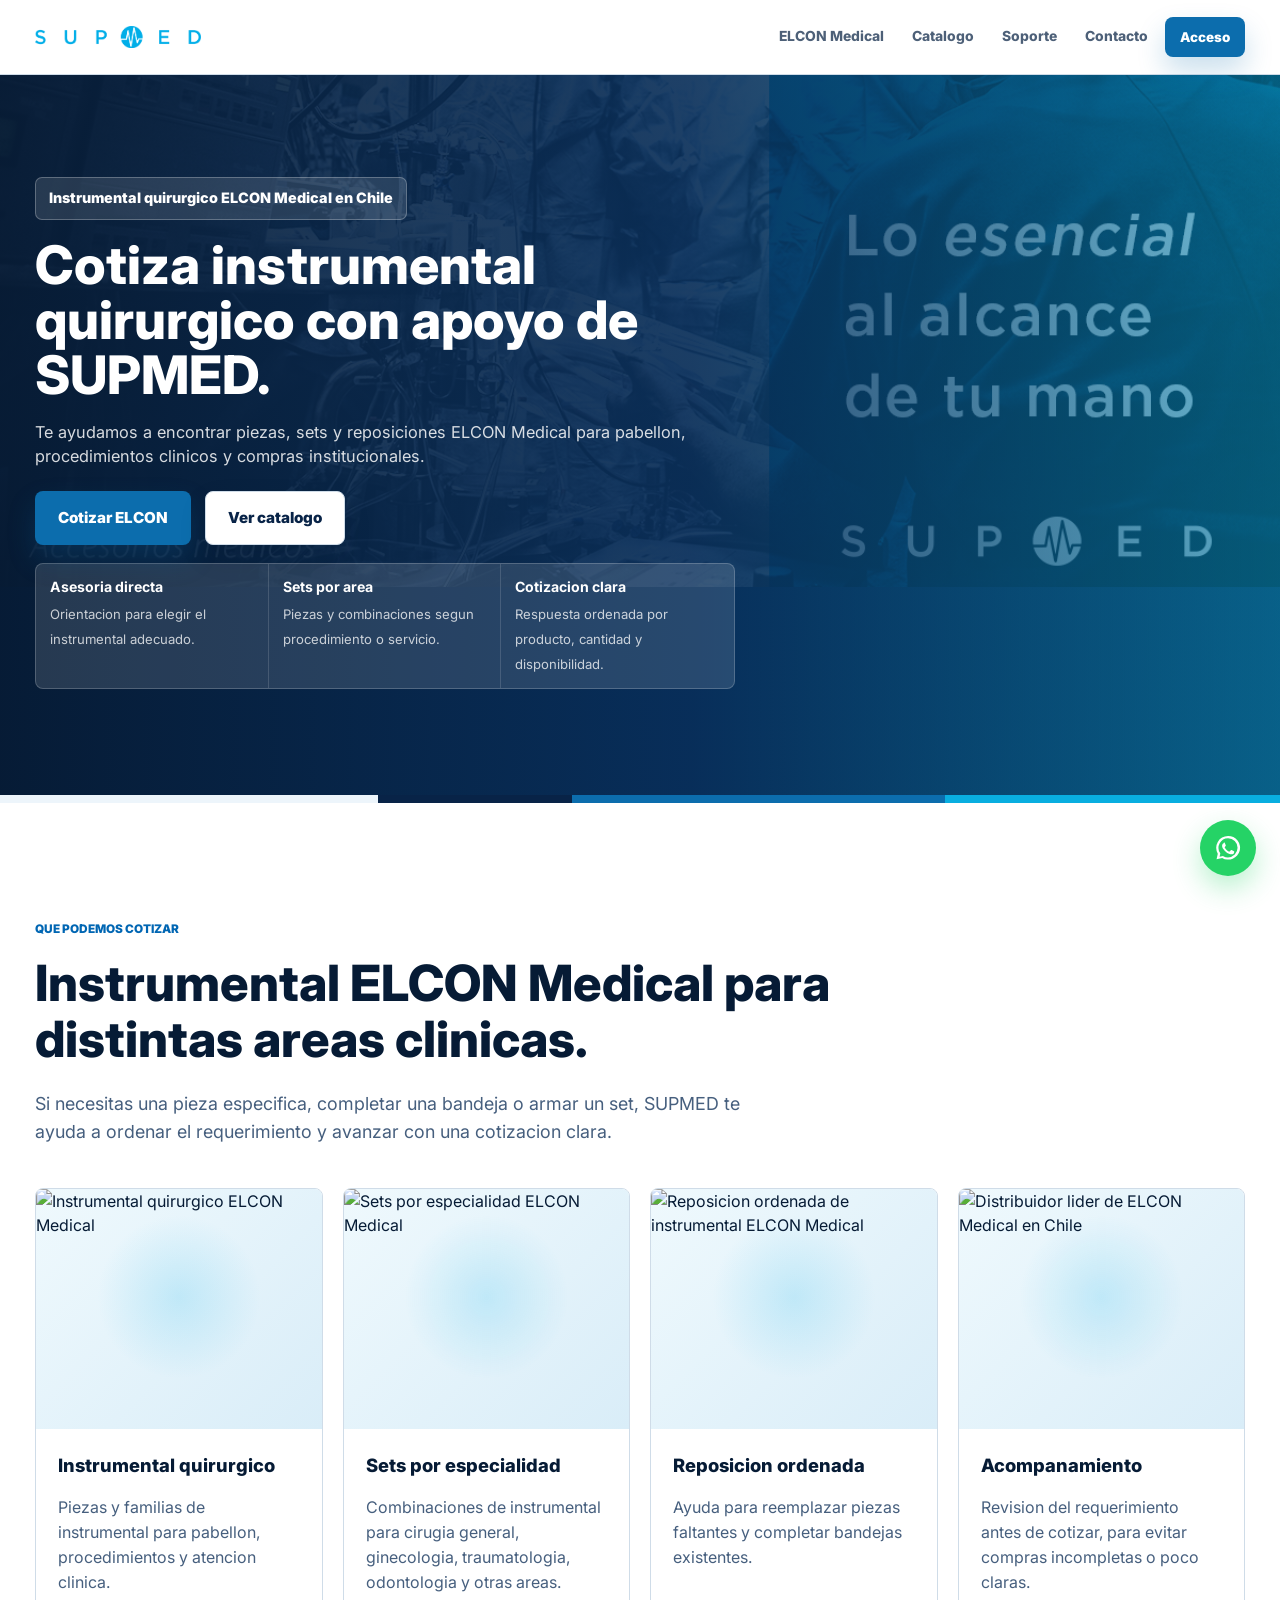
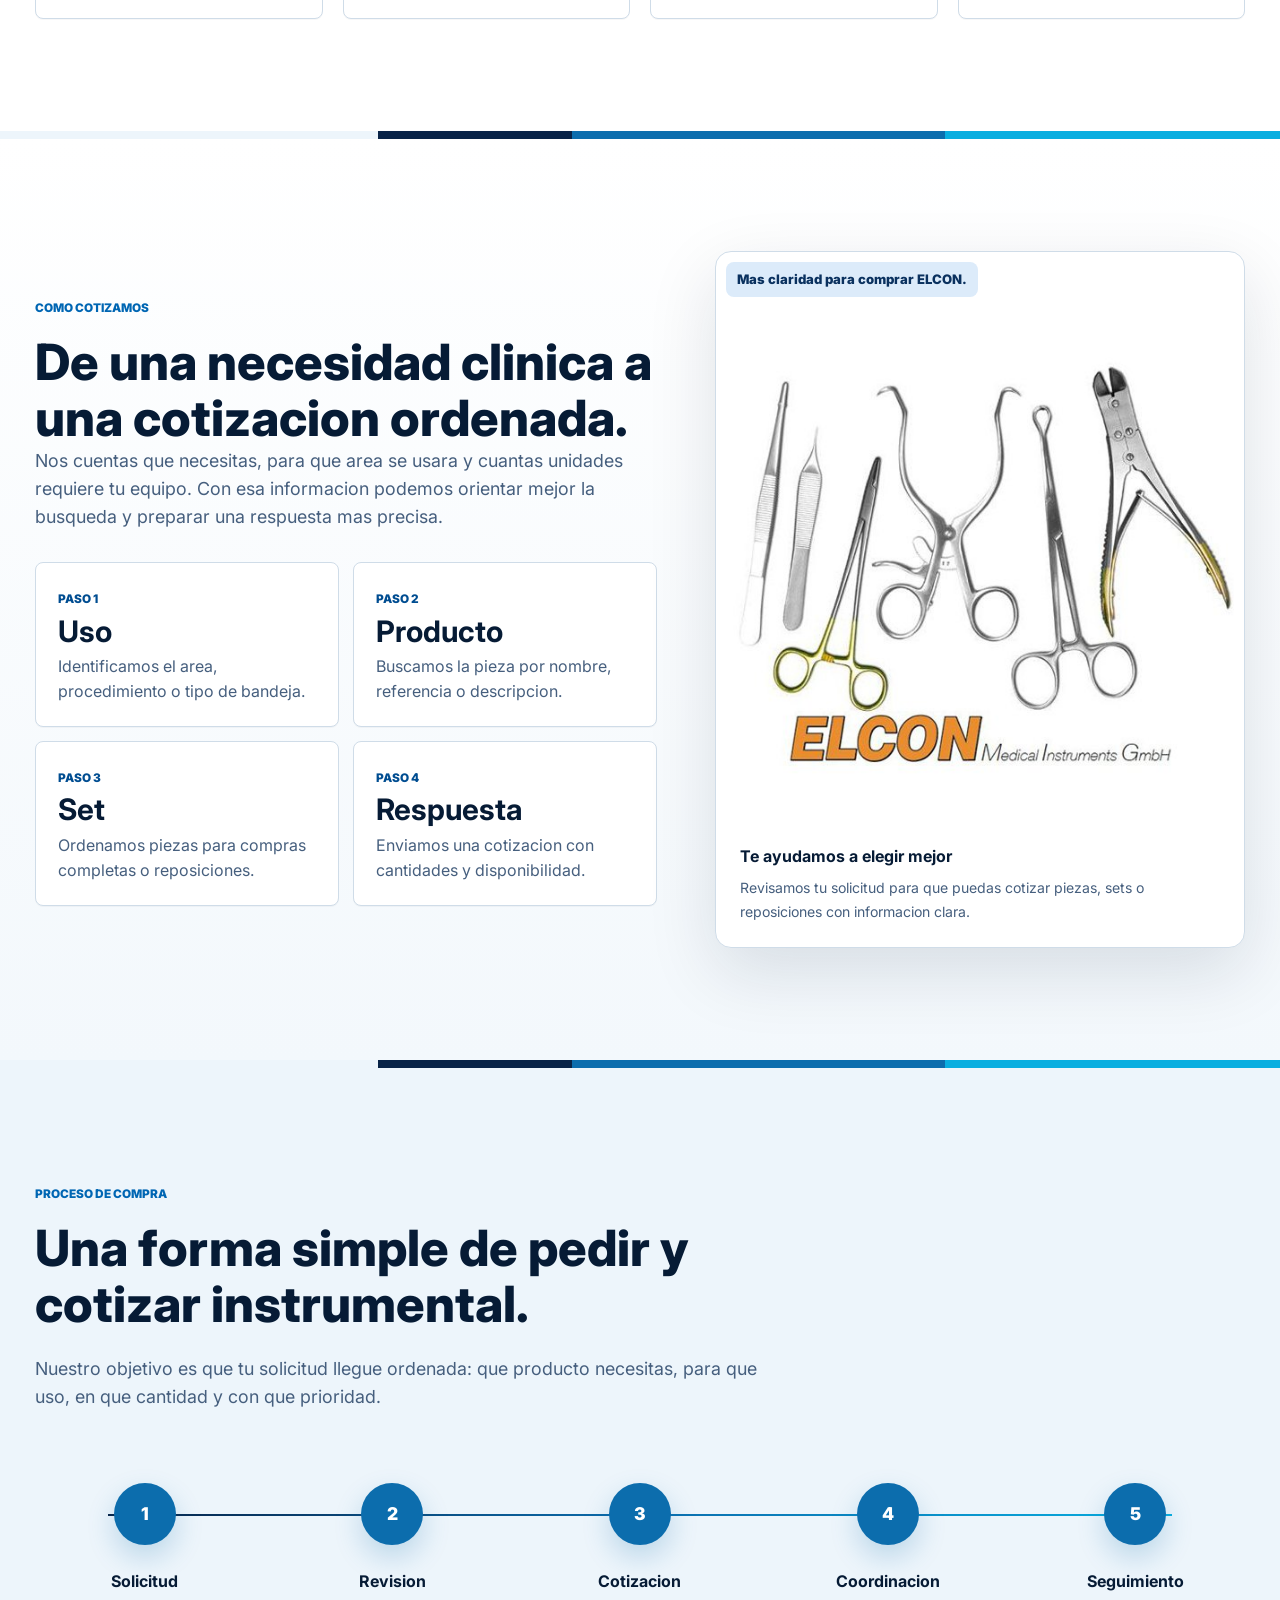
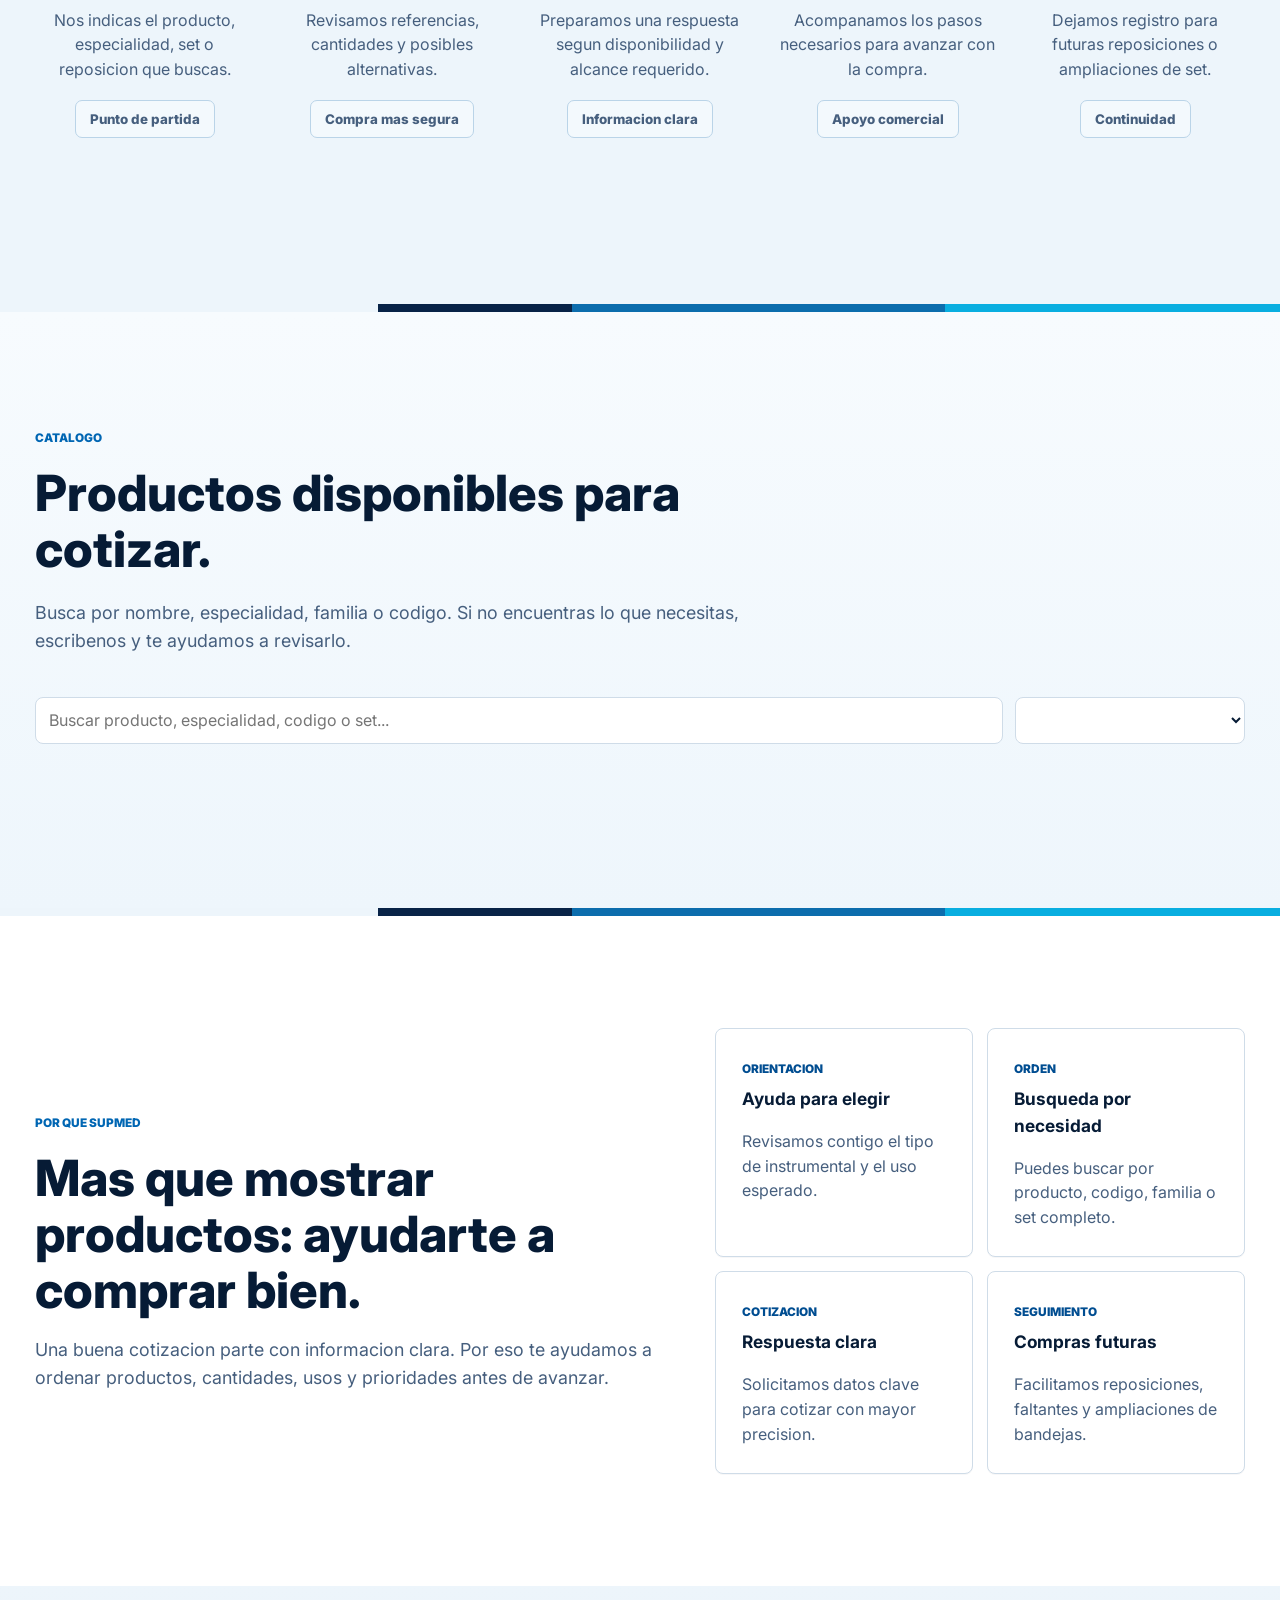
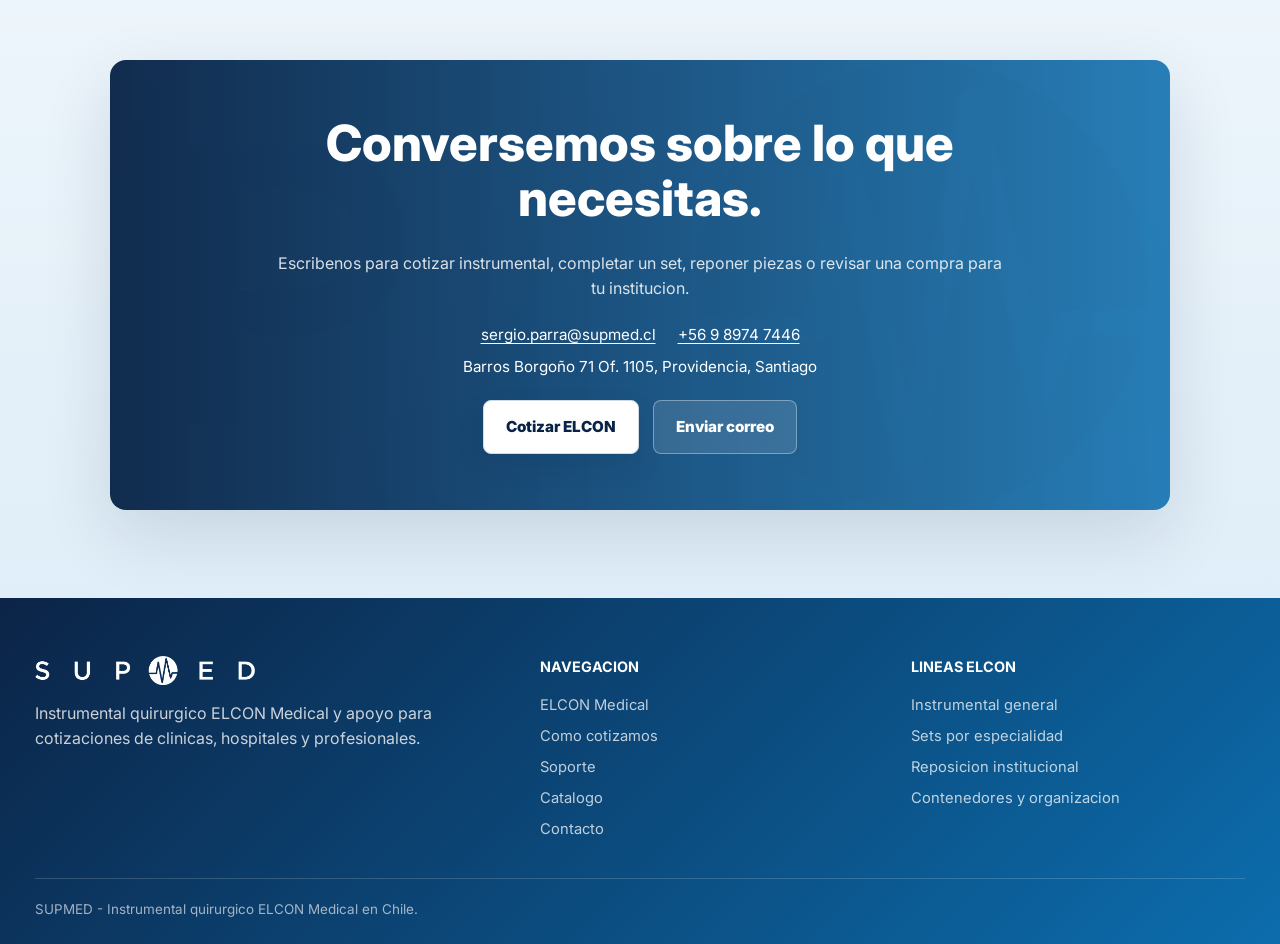
==== index.html @ 7ea170de "fix contact" ====
<!doctype html>
<html lang="es-CL">
  <head>
    <meta charset="utf-8">
    <meta name="viewport" content="width=device-width, initial-scale=1">
    <title>SUPMED | Instrumental quirurgico ELCON Medical en Chile</title>
    <meta name="description" content="SUPMED ayuda a cotizar instrumental quirurgico ELCON Medical en Chile: piezas, sets por especialidad, reposicion y apoyo para clinicas, hospitales y profesionales.">
    <meta name="keywords" content="ELCON Medical Chile, distribuidor ELCON N°1, instrumental quirurgico aleman, SUPMED ELCON, catalogo ELCON Medical">
    <meta property="og:title" content="SUPMED | Distribuidor ELCON Medical N°1 en Chile">
    <meta property="og:description" content="Instrumental quirurgico ELCON Medical Alemania con el distribuidor N°1 de la marca en Chile.">
    <meta property="og:type" content="website">
    <meta property="og:locale" content="es_CL">
    <link rel="icon" type="image/png" href="assets/logo2.png">
    <link rel="apple-touch-icon" href="assets/logo2.png">
    <link rel="preconnect" href="https://fonts.googleapis.com">
    <link rel="preconnect" href="https://fonts.gstatic.com" crossorigin>
    <link href="https://fonts.googleapis.com/css2?family=Inter:wght@400;500;600;700;800&display=swap" rel="stylesheet">
    <link rel="stylesheet" href="styles.css">
  </head>
  <body>
    <header class="site-header">
      <div class="container header-row">
        <a href="#inicio" class="brand" aria-label="SUPMED inicio">
          <img src="assets/logosupmed2.png" alt="SUPMED" class="brand-logo">
        </a>
        <button id="menu-toggle" class="menu-toggle" type="button" aria-label="Abrir menu">Menu</button>
        <nav id="main-nav" class="nav" aria-label="Principal">
          <a href="#elcon">ELCON Medical</a>
          <a href="#catalogo">Catalogo</a>
          <a href="#soporte">Soporte</a>
          <a href="#contacto">Contacto</a>
          <button id="auth-button" class="btn btn-primary btn-sm" type="button">Acceso</button>
          <button id="logout-button" class="btn btn-secondary btn-sm hidden" type="button">Salir</button>
        </nav>
      </div>
    </header>

    <main>
      <section id="inicio" class="hero">
        <div class="hero-carousel" aria-hidden="true">
          <img src="assets/E4.jpg" alt="" class="hero-slide is-active">
          <img src="assets/E3.jpg" alt="" class="hero-slide">
          <img src="assets/E2.jpg" alt="" class="hero-slide">
          <img src="assets/E1.jpg" alt="" class="hero-slide">
        </div>
        <div class="container hero-grid">
          <div class="hero-copy">
            <span class="hero-kicker">Instrumental quirurgico ELCON Medical en Chile</span>
            <h1>Cotiza instrumental quirurgico con apoyo de SUPMED.</h1>
            <p class="lead">Te ayudamos a encontrar piezas, sets y reposiciones ELCON Medical para pabellon, procedimientos clinicos y compras institucionales.</p>
            <div class="hero-actions">
              <button type="button" class="btn btn-primary quote-trigger">Cotizar ELCON</button>
              <a href="#catalogo" class="btn btn-secondary">Ver catalogo</a>
            </div>
            <div class="hero-proof">
              <div><strong>Asesoria directa</strong><span>Orientacion para elegir el instrumental adecuado.</span></div>
              <div><strong>Sets por area</strong><span>Piezas y combinaciones segun procedimiento o servicio.</span></div>
              <div><strong>Cotizacion clara</strong><span>Respuesta ordenada por producto, cantidad y disponibilidad.</span></div>
            </div>
          </div>
        </div>
      </section>

      <div class="section-rule" aria-hidden="true"></div>

      <section id="elcon" class="context-section">
        <div class="container">
          <div class="section-head wide">
            <span class="eyebrow">Que podemos cotizar</span>
            <h2>Instrumental ELCON Medical para distintas areas clinicas.</h2>
            <p class="lead">Si necesitas una pieza especifica, completar una bandeja o armar un set, SUPMED te ayuda a ordenar el requerimiento y avanzar con una cotizacion clara.</p>
          </div>
          <div class="context-grid">
            <article class="image-card">
              <div class="card-visual">
                <img src="https://www.dismediclevante.com/wp-content/uploads/material-quirurgico-3-1.jpg" alt="Instrumental quirurgico ELCON Medical">
              </div>
              <h3>Instrumental quirurgico</h3>
              <p>Piezas y familias de instrumental para pabellon, procedimientos y atencion clinica.</p>
            </article>
            <article class="image-card">
              <div class="card-visual">
                <img src="https://www.palexsolucioneshospitalarias.es/wp-content/uploads/2023/09/Instrumental-2-e1695032515338.jpg" alt="Sets por especialidad ELCON Medical">
              </div>
              <h3>Sets por especialidad</h3>
              <p>Combinaciones de instrumental para cirugia general, ginecologia, traumatologia, odontologia y otras areas.</p>
            </article>
            <article class="image-card">
              <div class="card-visual">
                <img src="https://ahlfenix.com/wp-content/uploads/2023/09/SET-INSTRUMENTAL-DE-DIAGNOSTICO-ODONTOLOGICO.jpg" alt="Reposicion ordenada de instrumental ELCON Medical">
              </div>
              <h3>Reposicion ordenada</h3>
              <p>Ayuda para reemplazar piezas faltantes y completar bandejas existentes.</p>
            </article>
            <article class="image-card">
              <div class="card-visual">
                <img src="https://media.istockphoto.com/id/1458488092/es/foto/primer-plano-de-instrumentos-quir%C3%BArgicos-esterilizados-y-listos-para-usar-en-la-bandeja-m%C3%A9dica.jpg?s=612x612&w=0&k=20&c=thvNqOiVUb0n47wSiUnMt8HlV9kVV7O4eTue5lLyRaI=" alt="Distribuidor lider de ELCON Medical en Chile">
              </div>
              <h3>Acompanamiento</h3>
              <p>Revision del requerimiento antes de cotizar, para evitar compras incompletas o poco claras.</p>
            </article>
          </div>
        </div>
      </section>

      <div class="section-rule" aria-hidden="true"></div>

      <section id="metodo" class="method-section">
        <div class="container method-grid">
          <div>
            <span class="eyebrow">Como cotizamos</span>
            <h2>De una necesidad clinica a una cotizacion ordenada.</h2>
            <p class="lead">Nos cuentas que necesitas, para que area se usara y cuantas unidades requiere tu equipo. Con esa informacion podemos orientar mejor la busqueda y preparar una respuesta mas precisa.</p>
            <div class="manual-grid">
              <article><span>Paso 1</span><strong>Uso</strong><p>Identificamos el area, procedimiento o tipo de bandeja.</p></article>
              <article><span>Paso 2</span><strong>Producto</strong><p>Buscamos la pieza por nombre, referencia o descripcion.</p></article>
              <article><span>Paso 3</span><strong>Set</strong><p>Ordenamos piezas para compras completas o reposiciones.</p></article>
              <article><span>Paso 4</span><strong>Respuesta</strong><p>Enviamos una cotizacion con cantidades y disponibilidad.</p></article>
            </div>
          </div>
          <aside class="manual-panel">
            <div class="panel-label">Mas claridad para comprar ELCON.</div>
            <img src="assets/elcon.jpg" alt="SUPMED manual operativo">
            <div class="panel-caption">
              <strong>Te ayudamos a elegir mejor</strong>
              <span>Revisamos tu solicitud para que puedas cotizar piezas, sets o reposiciones con informacion clara.</span>
            </div>
          </aside>
        </div>
      </section>

      <div class="section-rule" aria-hidden="true"></div>

      <section id="soporte" class="flow-section">
        <div class="container">
          <div class="section-head wide">
            <span class="eyebrow">Proceso de compra</span>
            <h2>Una forma simple de pedir y cotizar instrumental.</h2>
            <p class="lead">Nuestro objetivo es que tu solicitud llegue ordenada: que producto necesitas, para que uso, en que cantidad y con que prioridad.</p>
          </div>
          <div class="process-line">
            <article><span>1</span><strong>Solicitud</strong><p>Nos indicas el producto, especialidad, set o reposicion que buscas.</p><small>Punto de partida</small></article>
            <article><span>2</span><strong>Revision</strong><p>Revisamos referencias, cantidades y posibles alternativas.</p><small>Compra mas segura</small></article>
            <article><span>3</span><strong>Cotizacion</strong><p>Preparamos una respuesta segun disponibilidad y alcance requerido.</p><small>Informacion clara</small></article>
            <article><span>4</span><strong>Coordinacion</strong><p>Acompanamos los pasos necesarios para avanzar con la compra.</p><small>Apoyo comercial</small></article>
            <article><span>5</span><strong>Seguimiento</strong><p>Dejamos registro para futuras reposiciones o ampliaciones de set.</p><small>Continuidad</small></article>
          </div>
        </div>
      </section>

      <div class="section-rule" aria-hidden="true"></div>

      <section id="catalogo" class="alt catalog-section">
        <div class="container">
          <div class="section-head wide">
            <span class="eyebrow">Catalogo</span>
            <h2>Productos disponibles para cotizar.</h2>
            <p class="lead">Busca por nombre, especialidad, familia o codigo. Si no encuentras lo que necesitas, escribenos y te ayudamos a revisarlo.</p>
          </div>
          <div id="admin-catalog-tools" class="admin-catalog-tools hidden">
            <div>
              <strong>Panel de productos</strong>
              <span id="admin-user-label">Acceso activo</span>
            </div>
            <button id="add-product-button" class="btn btn-primary btn-sm" type="button">Agregar producto</button>
          </div>
          <div class="catalog-toolbar">
            <input id="filter-search" type="search" placeholder="Buscar producto, especialidad, codigo o set...">
            <select id="filter-cat" aria-label="Filtrar por categoria"></select>
          </div>
          <div id="prod-grid" class="grid-products"></div>
          <div id="catalog-pagination" class="catalog-pagination" aria-label="Paginacion del catalogo"></div>
        </div>
      </section>

      <div class="section-rule" aria-hidden="true"></div>

      <section id="confianza" class="trust-section">
        <div class="container trust-grid">
          <div>
            <span class="eyebrow">Por que SUPMED</span>
            <h2>Mas que mostrar productos: ayudarte a comprar bien.</h2>
            <p class="lead">Una buena cotizacion parte con informacion clara. Por eso te ayudamos a ordenar productos, cantidades, usos y prioridades antes de avanzar.</p>
          </div>
          <div class="trust-cards">
            <article><span>Orientacion</span><strong>Ayuda para elegir</strong><p>Revisamos contigo el tipo de instrumental y el uso esperado.</p></article>
            <article><span>Orden</span><strong>Busqueda por necesidad</strong><p>Puedes buscar por producto, codigo, familia o set completo.</p></article>
            <article><span>Cotizacion</span><strong>Respuesta clara</strong><p>Solicitamos datos clave para cotizar con mayor precision.</p></article>
            <article><span>Seguimiento</span><strong>Compras futuras</strong><p>Facilitamos reposiciones, faltantes y ampliaciones de bandejas.</p></article>
          </div>
        </div>
      </section>

      <section id="contacto" class="contact-section">
        <div class="container final-cta">
          <div>
            <h2>Conversemos sobre lo que necesitas.</h2>
            <p>Escribenos para cotizar instrumental, completar un set, reponer piezas o revisar una compra para tu institucion.</p>
            <div class="contact-details" aria-label="Datos de contacto">
              <a href="mailto:sergio.parra@supmed.cl">sergio.parra@supmed.cl</a>
              <a href="tel:+56989747446">+56 9 8974 7446</a>
              <span>Barros Borgoño 71 Of. 1105, Providencia, Santiago</span>
            </div>
            <div class="hero-actions center">
              <button type="button" class="btn btn-secondary quote-trigger">Cotizar ELCON</button>
              <a href="mailto:sergio.parra@supmed.cl" class="btn btn-ghost">Enviar correo</a>
            </div>
          </div>
        </div>
      </section>
    </main>

    <footer class="site-footer">
      <div class="container footer-grid">
        <div>
          <img src="assets/logosupmed3.png" alt="SUPMED" class="footer-logo">
          <p>Instrumental quirurgico ELCON Medical y apoyo para cotizaciones de clinicas, hospitales y profesionales.</p>
        </div>
        <div>
          <h4>Navegacion</h4>
          <a href="#elcon">ELCON Medical</a>
          <a href="#metodo">Como cotizamos</a>
          <a href="#soporte">Soporte</a>
          <a href="#catalogo">Catalogo</a>
          <a href="#contacto">Contacto</a>
        </div>
        <div>
          <h4>Lineas ELCON</h4>
          <a href="#catalogo">Instrumental general</a>
          <a href="#catalogo">Sets por especialidad</a>
          <a href="#catalogo">Reposicion institucional</a>
          <a href="#catalogo">Contenedores y organizacion</a>
        </div>
      </div>
      <div class="container footer-bottom">SUPMED - Instrumental quirurgico ELCON Medical en Chile.</div>
    </footer>

    <a class="floating-quote" href="https://wa.me/56989747446?text=Hola%20SUPMED%2C%20quiero%20cotizar%20instrumental%20ELCON%20Medical." target="_blank" rel="noopener" aria-label="Contactar por WhatsApp al +56 9 8974 7446">
      <svg viewBox="0 0 32 32" aria-hidden="true" focusable="false">
        <path fill="currentColor" d="M16 3.2A12.6 12.6 0 0 0 5.1 22.1L3.8 28l6-1.4A12.6 12.6 0 1 0 16 3.2Zm0 2.4a10.2 10.2 0 0 1 0 20.4c-1.8 0-3.5-.5-5-1.3l-.4-.2-3.6.8.8-3.5-.2-.4A10.2 10.2 0 0 1 16 5.6Zm-4.4 5.3c-.2 0-.5.1-.8.4-.3.4-1.1 1.1-1.1 2.6s1.1 3 1.3 3.2c.2.2 2.2 3.5 5.4 4.8 2.7 1 3.3.8 3.9.8.6-.1 1.9-.8 2.1-1.5.3-.8.3-1.4.2-1.5-.1-.2-.3-.3-.7-.5l-2.1-1c-.3-.1-.6-.2-.8.2-.2.3-.8 1-1 1.2-.2.2-.4.2-.7.1-.4-.2-1.5-.5-2.8-1.7-1-1-1.7-2.1-2-2.5-.2-.3 0-.5.2-.7l.5-.6c.2-.2.2-.4.4-.6.1-.2.1-.4 0-.6l-.9-2.2c-.3-.7-.6-.7-.8-.7h-.3Z"/>
      </svg>
    </a>

    <div id="quote-modal" class="modal-backdrop" role="dialog" aria-modal="true" aria-label="Solicitar cotizacion">
      <div class="modal">
        <div class="modal-head">
          <h3>Solicitar cotizacion</h3>
          <button class="close-x" type="button" data-close="quote-modal" aria-label="Cerrar">&times;</button>
        </div>
        <div class="modal-body">
          <span id="quote-product-tag" class="hidden quote-tag"></span>
          <form id="quote-form" class="quote-form">
            <input type="hidden" id="quote-product-name" name="product_name">
            <div class="row-2">
              <div class="field"><label>Nombre *</label><input name="name" required></div>
              <div class="field"><label>Cargo</label><input name="position"></div>
            </div>
            <div class="row-2">
              <div class="field"><label>Institucion / empresa</label><input name="institution"></div>
              <div class="field"><label>Telefono</label><input name="phone"></div>
            </div>
            <div class="field"><label>Correo *</label><input name="email" type="email" required></div>
            <div class="field"><label>Producto o especialidad de interes</label><input id="quote-interest" name="interest"></div>
            <div class="field"><label>Mensaje</label><textarea name="message" placeholder="Cuentanos que producto buscas, cantidad aproximada, uso o plazo requerido..."></textarea></div>
            <button type="submit" class="btn btn-primary">Enviar por correo</button>
          </form>
        </div>
      </div>
    </div>

    <div id="product-modal" class="modal-backdrop" role="dialog" aria-modal="true" aria-label="Detalle">
      <div class="modal">
        <div class="modal-head">
          <h3 id="product-modal-title">Detalle</h3>
          <button class="close-x" type="button" data-close="product-modal" aria-label="Cerrar">&times;</button>
        </div>
        <div class="modal-body"></div>
        <div class="modal-foot">
          <button id="product-modal-quote" type="button" class="btn btn-primary">Cotizar por WhatsApp</button>
        </div>
      </div>
    </div>

    <div id="login-modal" class="modal-backdrop" role="dialog" aria-modal="true" aria-label="Acceso privado">
      <div class="modal modal-sm">
        <div class="modal-head">
          <h3>Acceso privado</h3>
          <button class="close-x" type="button" data-close="login-modal" aria-label="Cerrar">&times;</button>
        </div>
        <div class="modal-body">
          <p class="modal-note">Ingresa con tu correo y contrasena para gestionar los productos del catalogo.</p>
          <form id="login-form" class="quote-form">
            <div class="field"><label>Correo *</label><input name="email" type="email" autocomplete="email" required></div>
            <div class="field"><label>Contrasena *</label><input name="password" type="password" autocomplete="current-password" required></div>
            <button type="submit" class="btn btn-primary">Ingresar</button>
          </form>
        </div>
      </div>
    </div>

    <div id="product-editor-modal" class="modal-backdrop" role="dialog" aria-modal="true" aria-label="Editor de producto">
      <div class="modal">
        <div class="modal-head">
          <h3 id="product-editor-title">Agregar producto</h3>
          <button class="close-x" type="button" data-close="product-editor-modal" aria-label="Cerrar">&times;</button>
        </div>
        <div class="modal-body">
          <form id="product-form" class="quote-form">
            <input type="hidden" name="id">
            <div class="row-2">
              <div class="field"><label>Nombre *</label><input name="name" required></div>
              <div class="field"><label>Referencia *</label><input name="reference" required></div>
            </div>
            <div class="row-2">
              <div class="field"><label>Categoria *</label><select id="product-category-input" name="categoryId" required></select></div>
              <div class="field"><label>Orden</label><input name="sortOrder" type="number" min="0" step="1" placeholder="0"></div>
            </div>
            <div class="field">
              <label>Imagen del producto</label>
              <input name="image" type="file" accept="image/*">
              <small id="product-current-image" class="field-help">Puedes subir una imagen JPG, PNG o WebP.</small>
            </div>
            <div class="field"><label>Resumen del producto *</label><input name="short" required></div>
            <div class="field"><label>Detalle adicional</label><textarea name="long" placeholder="Agrega usos sugeridos, caracteristicas, condiciones o informacion relevante..."></textarea></div>
            <label class="check-field"><input name="featured" type="checkbox"> Mostrar como destacado</label>
            <div class="modal-actions">
              <button type="submit" class="btn btn-primary">Guardar producto</button>
              <button type="button" class="btn btn-secondary" data-close="product-editor-modal">Cancelar</button>
            </div>
          </form>
        </div>
      </div>
    </div>

    <div id="toast-stack" class="toast-stack" aria-live="polite"></div>
    <script type="module" src="script.js"></script>
  </body>
</html>
---- styles.css ----
*, *::before, *::after { box-sizing: border-box; }
html { scroll-behavior: smooth; }
:root {
  --bg: #edf5fb;
  --surface: #ffffff;
  --surface-soft: #f3f8fc;
  --surface-blue: #e2f0fb;
  --ink: #061b35;
  --ink-soft: #465f7e;
  --muted: #7f90a4;
  --line: #cfdce8;
  --brand: #09aee0;
  --brand-mid: #0c6dad;
  --brand-dark: #0a315f;
  --brand-deep: #082347;
  --success: #1f9b73;
  --danger: #b83b3b;
  --shadow: 0 24px 70px rgba(6, 27, 53, .12);
  --shadow-soft: 0 18px 44px rgba(6, 27, 53, .08);
  --radius: 8px;
  --container: 1210px;
  --font: "Inter", system-ui, -apple-system, BlinkMacSystemFont, "Segoe UI", sans-serif;
}
body {
  margin: 0;
  font-family: var(--font);
  color: var(--ink);
  background: var(--bg);
  font-size: 16px;
  line-height: 1.55;
  -webkit-font-smoothing: antialiased;
}
body.menu-open, body.modal-open { overflow: hidden; }
img { display: block; max-width: 100%; }
a { color: inherit; text-decoration: none; }
p { margin: 0; color: var(--ink-soft); }
h1, h2, h3, h4 { margin: 0; color: var(--ink); letter-spacing: 0; }
h1 { max-width: 700px; font-size: clamp(2.7rem, 4.15vw, 4.55rem); font-weight: 800; }
h1 { line-height: 1.04; }
h2 { max-width: 820px; font-size: clamp(2.2rem, 3.9vw, 4.05rem); font-weight: 800; line-height: 1.12; }
h3 { font-size: 1.15rem; font-weight: 800; }
section { position: relative; padding: 112px 0; background: #fff; }
.container { width: min(100% - 40px, var(--container)); margin: 0 auto; }
.alt { background: linear-gradient(180deg, #f7fbfe, #eef6fc); }
.lead { max-width: 760px; font-size: 1.12rem; color: var(--ink-soft); line-height: 1.55; }
.eyebrow {
  display: inline-flex;
  margin-bottom: 18px;
  color: #0066b3;
  font-size: .74rem;
  font-weight: 850;
  letter-spacing: 0;
  text-transform: uppercase;
}
.section-head { max-width: 820px; margin-bottom: 42px; }
.section-head.wide { max-width: 920px; }
.section-head .lead { margin-top: 22px; }
.trust-section .lead { margin-top: 18px; }
.section-rule {
  height: 8px;
  background:
    linear-gradient(90deg, transparent 0, transparent 29.5%, var(--brand-deep) 29.5%, var(--brand-deep) 44.7%, var(--brand-mid) 44.7%, var(--brand-mid) 73.8%, var(--brand) 73.8%, var(--brand) 100%);
}

.site-header {
  position: sticky;
  top: 0;
  z-index: 50;
  background: rgba(255, 255, 255, .96);
  border-bottom: 1px solid var(--line);
  backdrop-filter: blur(14px);
  transition: box-shadow .2s ease, background .2s ease;
}
.site-header.scrolled {
  background: rgba(255, 255, 255, .9);
  box-shadow: 0 14px 34px rgba(6, 27, 53, .08);
}
.header-row { min-height: 74px; display: flex; align-items: center; gap: 28px; }
.brand { display: flex; align-items: center; }
.brand-logo { width: 166px; height: auto; transition: transform .18s ease; }
.brand:hover .brand-logo { transform: translateY(-1px); }
.nav { display: flex; align-items: center; gap: 6px; margin-left: auto; }
.nav a {
  color: #4d6078;
  font-size: .87rem;
  font-weight: 780;
  padding: 10px 11px;
  border-radius: 7px;
  transition: color .16s ease, background .16s ease, transform .16s ease;
}
.nav a:hover, .nav a.active { color: var(--brand-dark); background: var(--surface-blue); transform: translateY(-1px); }
.menu-toggle {
  display: none;
  margin-left: auto;
  border: 1px solid var(--line);
  background: var(--surface);
  color: var(--ink);
  border-radius: 7px;
  padding: 8px 12px;
  font: inherit;
  font-weight: 800;
}

.btn {
  display: inline-flex;
  align-items: center;
  justify-content: center;
  gap: 8px;
  min-height: 54px;
  padding: 14px 22px;
  border: 1px solid transparent;
  border-radius: var(--radius);
  cursor: pointer;
  font: inherit;
  font-size: .95rem;
  font-weight: 850;
  white-space: nowrap;
  transition: transform .18s ease, box-shadow .18s ease, background .18s ease, border-color .18s ease;
}
.btn:hover { transform: translateY(-2px); }
.btn:active { transform: translateY(0); }
.btn-primary {
  color: #fff;
  background: var(--brand-mid);
  box-shadow: 0 14px 28px rgba(12, 109, 173, .22);
}
.btn-primary:hover { background: var(--brand-dark); box-shadow: 0 18px 36px rgba(12, 109, 173, .28); }
.btn-secondary { color: var(--brand-deep); background: #fff; border-color: var(--line); box-shadow: 0 12px 28px rgba(6, 27, 53, .1); }
.btn-secondary:hover { background: var(--surface-blue); border-color: var(--brand); }
.btn-ghost { color: #fff; background: rgba(255,255,255,.12); border-color: rgba(255,255,255,.35); }
.btn-sm { min-height: 38px; padding: 9px 14px; font-size: .84rem; }

.hero {
  min-height: 720px;
  display: flex;
  align-items: center;
  padding: 38px 0 42px;
  background: #082347;
  overflow: hidden;
}
.hero::before {
  content: "";
  position: absolute;
  inset: 0;
  z-index: 1;
  background:
    linear-gradient(90deg, rgba(6, 27, 53, .94), rgba(8, 49, 95, .82) 54%, rgba(9, 174, 224, .45)),
    linear-gradient(180deg, rgba(6, 27, 53, .22), rgba(6, 27, 53, .38));
  pointer-events: none;
}
.hero::after {
  display: none;
}
.hero-carousel {
  position: absolute;
  inset: 0;
  z-index: 0;
  overflow: hidden;
  background: #082347;
}
.hero-slide {
  position: absolute;
  inset: 0 0 auto;
  width: 100%;
  height: auto;
  object-fit: contain;
  object-position: top center;
  opacity: 0;
  transition: opacity 1.6s ease-in-out;
}
.hero-slide.is-active { opacity: 1; }
.hero-grid { position: relative; z-index: 2; display: grid; grid-template-columns: minmax(0, 760px); gap: 56px; align-items: center; }
.hero-copy h1, .hero-copy p { color: #fff; }
.hero-copy .lead { max-width: 690px; margin-top: 18px; color: rgba(255,255,255,.84); font-size: 1.02rem; line-height: 1.45; }
.hero-kicker {
  display: inline-flex;
  margin-bottom: 18px;
  padding: 9px 13px;
  color: #fff;
  font-size: .9rem;
  font-weight: 850;
  border: 1px solid rgba(255,255,255,.26);
  border-radius: 7px;
  background: rgba(255,255,255,.12);
}
.hero-actions { display: flex; gap: 14px; flex-wrap: wrap; margin-top: 22px; }
.hero-actions.center { justify-content: center; }
.hero-proof {
  display: grid;
  grid-template-columns: repeat(3, 1fr);
  margin-top: 18px;
  max-width: 700px;
  border: 1px solid rgba(255,255,255,.2);
  border-radius: var(--radius);
  overflow: hidden;
  background: rgba(255,255,255,.13);
}
.hero-proof div { padding: 12px 14px; border-right: 1px solid rgba(255,255,255,.14); }
.hero-proof div:last-child { border-right: 0; }
.hero-proof strong { display: block; color: #fff; font-size: .88rem; margin-bottom: 4px; }
.hero-proof span { color: rgba(255,255,255,.76); font-size: .82rem; line-height: 1.35; }
.hero-note { margin-top: 14px; color: rgba(255,255,255,.75); font-size: .88rem; }
.hero-panel, .manual-panel {
  border: 1px solid rgba(255,255,255,.2);
  border-radius: 16px;
  padding: 10px;
  background: rgba(255,255,255,.18);
  box-shadow: var(--shadow);
  backdrop-filter: blur(10px);
}
.panel-label {
  display: inline-flex;
  margin-bottom: 7px;
  padding: 7px 11px;
  color: var(--brand-dark);
  background: #dcebfa;
  border-radius: 8px;
  font-size: .82rem;
  font-weight: 850;
}
.clinical-shot {
  position: relative;
  display: grid;
  place-items: center;
  min-height: 360px;
  overflow: hidden;
  border-radius: 8px;
  background:
    radial-gradient(circle at 50% 50%, rgba(0,174,232,.12), transparent 42%),
    linear-gradient(145deg, #ffffff, #eef9fd 58%, #dff2fb);
}
.clinical-shot img {
  position: relative;
  z-index: 1;
  width: min(220px, 62%);
  opacity: 1;
}
.clinical-shot::before,
.clinical-shot::after {
  display: none;
}
.panel-caption {
  margin-top: 7px;
  padding: 13px 14px;
  border-radius: 8px;
  background: rgba(255,255,255,.94);
}
.panel-caption strong { display: block; color: var(--ink); margin-bottom: 6px; }
.panel-caption span { color: var(--ink-soft); font-size: .88rem; line-height: 1.4; }

.context-grid, .grid-products {
  display: grid;
  grid-template-columns: repeat(4, 1fr);
  gap: 20px;
}
.image-card, .product-card, .contact-card, .trust-cards article, .metric-grid article, .manual-grid article {
  border: 1px solid var(--line);
  border-radius: var(--radius);
  background: var(--surface);
  box-shadow: 0 1px 0 rgba(6, 27, 53, .03);
  transition: transform .2s ease, box-shadow .2s ease, border-color .2s ease;
}
.image-card:hover, .product-card:hover, .contact-card:hover, .trust-cards article:hover, .metric-grid article:hover, .manual-grid article:hover {
  transform: translateY(-5px);
  border-color: #abc5dc;
  box-shadow: var(--shadow-soft);
}
.image-card { overflow: hidden; }
.image-card {
  display: grid;
  grid-template-rows: 240px auto 1fr;
}
.image-card h3 { padding: 22px 22px 0; background: var(--surface); }
.image-card p { padding: 16px 22px 24px; }
.card-visual {
  display: grid;
  place-items: center;
  height: 240px;
  overflow: hidden;
  background:
    radial-gradient(circle at 50% 45%, rgba(0, 174, 232, .16), transparent 42%),
    linear-gradient(135deg, #eff9fd, #d9edf8);
}
.card-visual img {
  width: 100%;
  height: 100%;
  object-fit: cover;
  object-position: center;
}

.method-section, .impact-section, .users-section { background: linear-gradient(180deg, #fff, #f3f8fc); }
.method-grid, .trust-grid {
  display: grid;
  grid-template-columns: minmax(0, 1.08fr) minmax(360px, .92fr);
  gap: 58px;
  align-items: center;
}
.manual-grid {
  display: grid;
  grid-template-columns: repeat(2, 1fr);
  gap: 14px;
  margin-top: 32px;
}
.manual-grid article { padding: 22px; }
.manual-grid span, .trust-cards span, .metric-grid span {
  display: inline-flex;
  margin-bottom: 8px;
  color: #004d91;
  font-size: .74rem;
  font-weight: 850;
  text-transform: uppercase;
}
.manual-grid strong { display: block; font-size: 1.85rem; line-height: 1; margin-bottom: 8px; }
.manual-panel { background: #fff; border-color: var(--line); }
.manual-panel img {
  width: 100%;
  height: 520px;
  object-fit: cover;
  object-position: center;
  border-radius: 8px;
  background: linear-gradient(145deg, #f6fbfe, #dcedf8);
}

.flow-section { background: #edf5fb; }
.process-line {
  position: relative;
  display: grid;
  grid-template-columns: repeat(5, 1fr);
  gap: 28px;
  margin: 72px 0 54px;
  text-align: center;
}
.process-line::before {
  content: "";
  position: absolute;
  top: 31px;
  left: 6%;
  right: 6%;
  height: 2px;
  background: linear-gradient(90deg, var(--brand-deep), var(--brand-mid), var(--brand));
}
.process-line article { position: relative; z-index: 1; }
.process-line article > span {
  display: grid;
  place-items: center;
  width: 62px;
  height: 62px;
  margin: 0 auto 24px;
  color: #fff;
  background: var(--brand-mid);
  border-radius: 999px;
  font-weight: 850;
  font-size: 1.1rem;
  box-shadow: 0 12px 28px rgba(12, 109, 173, .22);
}
.process-line strong { display: block; margin-bottom: 14px; font-size: 1rem; }
.process-line p { min-height: 78px; }
.process-line small {
  display: inline-flex;
  margin-top: 14px;
  padding: 8px 14px;
  border: 1px solid #bad4e8;
  border-radius: 7px;
  background: #f3f9fd;
  color: var(--ink-soft);
  font-weight: 800;
}
.catalog-toolbar { display: flex; gap: 12px; flex-wrap: wrap; margin-bottom: 24px; }
.catalog-toolbar input, .catalog-toolbar select, .field select {
  min-height: 46px;
  border: 1px solid var(--line);
  border-radius: var(--radius);
  padding: 10px 13px;
  background: #fff;
  color: var(--ink);
  font: inherit;
}
.catalog-toolbar input { flex: 1; min-width: 260px; }
.catalog-toolbar select { min-width: 230px; }
.catalog-toolbar input:focus, .catalog-toolbar select:focus, .field input:focus, .field textarea:focus, .field select:focus {
  outline: 3px solid rgba(9, 174, 224, .2);
  border-color: var(--brand);
}
.admin-catalog-tools {
  display: flex;
  align-items: center;
  justify-content: space-between;
  gap: 16px;
  margin: -8px 0 22px;
  padding: 16px;
  border: 1px solid #bcd6e9;
  border-radius: var(--radius);
  background: #fff;
}
.admin-catalog-tools strong { display: block; color: var(--brand-dark); }
.admin-catalog-tools span { color: var(--ink-soft); font-size: .9rem; }
.product-card { overflow: hidden; display: flex; flex-direction: column; }
.product-visual {
  min-height: 170px;
  display: flex;
  align-items: flex-end;
  padding: 20px;
  background-color: var(--brand-deep);
  background-image: url("assets/logo1.png");
  background-position: right 16px top 16px;
  background-size: 90px auto;
  background-repeat: no-repeat;
}
.product-visual.has-image {
  min-height: 190px;
  align-items: stretch;
  padding: 0;
  background: var(--surface-blue);
}
.product-visual.has-image img {
  width: 100%;
  height: 190px;
  object-fit: cover;
  object-position: center;
}
.product-card:nth-child(3n + 2) .product-visual { background-color: var(--brand-mid); }
.product-card:nth-child(3n + 3) .product-visual { background-color: var(--success); }
.product-visual strong { color: #fff; font-size: 1.14rem; line-height: 1.15; max-width: 78%; }
.prod-body { padding: 20px; display: flex; flex-direction: column; gap: 10px; flex: 1; }
.prod-cat { color: #004d91; font-size: .72rem; text-transform: uppercase; font-weight: 850; }
.prod-body small { color: var(--muted); }
.prod-desc { font-size: .93rem; flex: 1; }
.prod-actions { display: flex; gap: 8px; flex-wrap: wrap; margin-top: 10px; }
.admin-actions { display: none; gap: 8px; flex-wrap: wrap; padding-top: 12px; margin-top: 6px; border-top: 1px solid var(--line); }
body.is-admin .admin-actions { display: flex; }
.btn-admin-edit { background: var(--surface-blue); color: var(--brand-dark); border-color: #bcd6e9; }
.btn-admin-delete { background: #fff2ef; color: #96362d; border-color: #f2c9c1; }
.badge {
  position: absolute;
  top: 12px;
  left: 12px;
  background: var(--surface-blue);
  color: var(--brand-dark);
  border-radius: 999px;
  padding: 5px 9px;
  font-size: .7rem;
  font-weight: 850;
}
.prod-img-wrap { position: relative; }
.empty { grid-column: 1 / -1; padding: 32px; border: 1px dashed var(--line); color: var(--muted); text-align: center; border-radius: var(--radius); }
.catalog-pagination {
  display: flex;
  align-items: center;
  justify-content: center;
  gap: 12px;
  flex-wrap: wrap;
  margin-top: 28px;
  color: var(--ink-soft);
}
.catalog-pagination span,
.catalog-pagination strong {
  font-size: .92rem;
}
.catalog-pagination strong { color: var(--ink); }
.catalog-pagination .btn[disabled] {
  cursor: not-allowed;
  opacity: .48;
  transform: none;
}

.sector-list {
  display: grid;
  grid-template-columns: repeat(5, 1fr);
  gap: 14px;
}
.sector-list span, .region-list span {
  display: inline-flex;
  align-items: center;
  min-height: 44px;
  border: 1px solid var(--line);
  border-radius: var(--radius);
  background: #fff;
  padding: 10px 14px;
  color: var(--brand-dark);
  font-weight: 800;
  font-size: .9rem;
}
.region-list {
  display: flex;
  flex-wrap: wrap;
  justify-content: center;
  gap: 10px;
  margin-top: 32px;
}
.metric-grid {
  display: grid;
  grid-template-columns: repeat(4, 1fr);
  gap: 20px;
}
.metric-grid article {
  position: relative;
  padding: 26px;
  border-top: 5px solid var(--brand);
}
.metric-grid strong { display: inline-block; margin-right: 8px; font-size: 3rem; line-height: 1; }
.metric-grid small { color: #004d91; font-weight: 850; }
.metric-grid p { margin: 16px 0; }
.metric-grid em {
  display: inline-flex;
  padding: 8px 12px;
  color: var(--brand-dark);
  background: var(--surface-blue);
  border-radius: 999px;
  font-style: normal;
  font-size: .82rem;
  font-weight: 850;
}

.trust-section { background: #fff; }
.trust-cards {
  display: grid;
  grid-template-columns: repeat(2, 1fr);
  gap: 14px;
}
.trust-cards article { padding: 26px; min-height: 178px; }
.trust-cards strong { display: block; margin-bottom: 16px; font-size: 1.08rem; }
.contact-section {
  padding: 74px 0 88px;
  background: linear-gradient(180deg, #edf5fb, #dfeef8);
}
.final-cta {
  overflow: hidden;
  max-width: 1060px;
  padding: 56px 48px;
  border-radius: 16px;
  text-align: center;
  background:
    linear-gradient(90deg, rgba(8, 35, 71, .96), rgba(12, 109, 173, .88)),
    url("assets/logosupmed1.png");
  background-repeat: no-repeat;
  background-position: center;
  background-size: cover;
  box-shadow: var(--shadow);
}
.final-cta h2 { margin: 0 auto; max-width: 780px; color: #fff; }
.final-cta p { margin: 24px auto 0; max-width: 740px; color: rgba(255,255,255,.84); }
.contact-details {
  display: flex;
  flex-wrap: wrap;
  justify-content: center;
  gap: 8px 22px;
  margin: 22px auto 0;
  color: #fff;
  font-size: .95rem;
}
.contact-details a { color: #fff; text-decoration: underline; text-underline-offset: 3px; }
.contact-details span { width: 100%; }

.site-footer {
  background: linear-gradient(135deg, #0b2447, #0c6dad);
  color: rgba(255,255,255,.78);
  padding: 58px 0 24px;
}
.footer-grid { display: grid; grid-template-columns: 1.4fr 1fr 1fr; gap: 38px; }
.footer-logo { width: 220px; margin-bottom: 16px; filter: brightness(0) invert(1); }
.site-footer p { max-width: 460px; color: rgba(255,255,255,.78); }
.site-footer h4 { color: #fff; font-size: .9rem; margin-bottom: 12px; text-transform: uppercase; }
.site-footer a { display: block; color: rgba(255,255,255,.74); padding: 4px 0; font-size: .92rem; }
.site-footer a:hover { color: #fff; }
.footer-bottom { margin-top: 34px; padding-top: 20px; border-top: 1px solid rgba(255,255,255,.16); color: rgba(255,255,255,.62); font-size: .84rem; }
.floating-quote {
  position: fixed;
  right: 24px;
  bottom: 24px;
  z-index: 45;
  width: 56px;
  height: 56px;
  display: inline-flex;
  align-items: center;
  justify-content: center;
  border: 0;
  border-radius: 999px;
  color: #fff;
  background: #25d366;
  box-shadow: 0 12px 28px rgba(37, 211, 102, .32);
  font-size: 1rem;
  line-height: 1;
  cursor: pointer;
}
.floating-quote:hover { transform: translateY(-2px); }
.floating-quote svg { width: 30px; height: 30px; }

.modal-backdrop {
  position: fixed;
  inset: 0;
  z-index: 100;
  display: flex;
  align-items: center;
  justify-content: center;
  padding: 18px;
  background: rgba(6, 27, 53, .62);
  opacity: 0;
  visibility: hidden;
  pointer-events: none;
  transition: opacity .18s ease, visibility .18s ease;
}
.modal-backdrop.open { opacity: 1; visibility: visible; pointer-events: auto; }
.modal { width: min(720px, 100%); max-height: 90vh; overflow: auto; background: #fff; border-radius: var(--radius); box-shadow: 0 28px 70px rgba(0,0,0,.25); transform: translateY(14px) scale(.98); transition: transform .2s ease; }
.modal-backdrop.open .modal { transform: translateY(0) scale(1); }
.modal-sm { width: min(430px, 100%); }
.modal-head, .modal-foot { display: flex; align-items: center; justify-content: space-between; padding: 18px 22px; border-bottom: 1px solid var(--line); }
.modal-foot { border-top: 1px solid var(--line); border-bottom: 0; justify-content: flex-end; }
.modal-body { padding: 22px; }
.modal-note { margin-bottom: 16px; font-size: .94rem; }
.close-x { border: 0; background: transparent; color: var(--muted); cursor: pointer; font-size: 1.7rem; line-height: 1; transition: color .16s ease, transform .16s ease; }
.close-x:hover { color: var(--ink); transform: rotate(4deg); }
.quote-tag { display: inline-flex; background: var(--surface-blue); color: var(--brand-dark); border-radius: 999px; padding: 7px 11px; font-weight: 800; font-size: .85rem; margin-bottom: 14px; }
.quote-form { display: grid; gap: 14px; }
.row-2 { display: grid; grid-template-columns: 1fr 1fr; gap: 14px; }
.field { display: grid; gap: 6px; }
.field label { color: var(--ink); font-size: .86rem; font-weight: 800; }
.field input, .field textarea, .field select {
  width: 100%;
  border: 1px solid var(--line);
  border-radius: var(--radius);
  padding: 10px 12px;
  color: var(--ink);
  font: inherit;
}
.field textarea { min-height: 112px; resize: vertical; }
.field-help { color: var(--muted); font-size: .82rem; }
.check-field {
  display: inline-flex;
  align-items: center;
  gap: 9px;
  color: var(--ink);
  font-weight: 800;
  font-size: .92rem;
}
.check-field input { width: 18px; height: 18px; accent-color: var(--brand-mid); }
.modal-actions { display: flex; gap: 10px; flex-wrap: wrap; }
.toast-stack { position: fixed; right: 22px; bottom: 92px; z-index: 140; display: grid; gap: 10px; }
.toast { max-width: 360px; padding: 12px 16px; border-radius: var(--radius); background: var(--brand-deep); color: #fff; box-shadow: var(--shadow); animation: toastIn .24s ease both; }
.toast.success { background: var(--success); }
.toast.error { background: var(--danger); }
.hidden { display: none !important; }

.js .reveal {
  opacity: 0;
  transform: translateY(18px);
  transition: opacity .55s ease, transform .55s ease;
}
.js .reveal.is-visible { opacity: 1; transform: translateY(0); }
.js .reveal-card { animation: cardEnter .7s .15s ease both; }
@keyframes cardEnter {
  from { opacity: 0; transform: translateY(18px) scale(.98); }
  to { opacity: 1; transform: translateY(0) scale(1); }
}
@keyframes toastIn {
  from { opacity: 0; transform: translateY(10px); }
  to { opacity: 1; transform: translateY(0); }
}

@media (max-width: 1080px) {
  .hero-grid, .method-grid, .trust-grid { grid-template-columns: 1fr; }
  .hero-panel, .manual-panel { max-width: 620px; }
  .context-grid, .grid-products, .metric-grid { grid-template-columns: repeat(2, 1fr); }
  .sector-list { grid-template-columns: repeat(3, 1fr); }
}
@media (max-width: 820px) {
  .menu-toggle { display: inline-flex; }
  .nav {
    display: none;
    position: absolute;
    left: 0;
    right: 0;
    top: 74px;
    margin: 0;
    padding: 12px 20px 18px;
    flex-direction: column;
    align-items: stretch;
    background: #fff;
    border-bottom: 1px solid var(--line);
    box-shadow: 0 18px 32px rgba(6, 27, 53, .1);
  }
  .nav.open { display: flex; }
  .nav .btn { width: 100%; }
  .brand-logo { width: 150px; }
  .hero-proof, .process-line, .manual-grid, .trust-cards { grid-template-columns: 1fr; }
  .process-line { text-align: left; }
  .process-line::before { display: none; }
  .process-line article > span { margin-left: 0; }
  .process-line p { min-height: 0; }
}
@media (max-width: 640px) {
  .container { width: min(100% - 28px, var(--container)); }
  section { padding: 74px 0; }
  h1 { font-size: clamp(2.35rem, 12vw, 3.2rem); }
  h2 { font-size: clamp(2rem, 10vw, 2.75rem); }
  .hero { min-height: auto; padding: 48px 0 58px; }
  .hero-actions, .prod-actions { flex-direction: column; }
  .btn { width: 100%; }
  .context-grid, .grid-products, .metric-grid, .footer-grid, .sector-list { grid-template-columns: 1fr; }
  .clinical-shot { min-height: 420px; }
  .manual-panel img { height: 360px; }
  .row-2 { grid-template-columns: 1fr; }
  .admin-catalog-tools { align-items: stretch; flex-direction: column; }
  .final-cta { padding: 42px 22px; }
  .floating-quote { right: 16px; bottom: 16px; }
}
@media (prefers-reduced-motion: reduce) {
  html { scroll-behavior: auto; }
  *, *::before, *::after {
    animation-duration: .001ms !important;
    animation-iteration-count: 1 !important;
    scroll-behavior: auto !important;
    transition-duration: .001ms !important;
  }
  .hero-slide { animation: none; opacity: 0; transform: none; }
  .hero-slide:first-child { opacity: 1; }
  .js .reveal { opacity: 1; transform: none; }
}
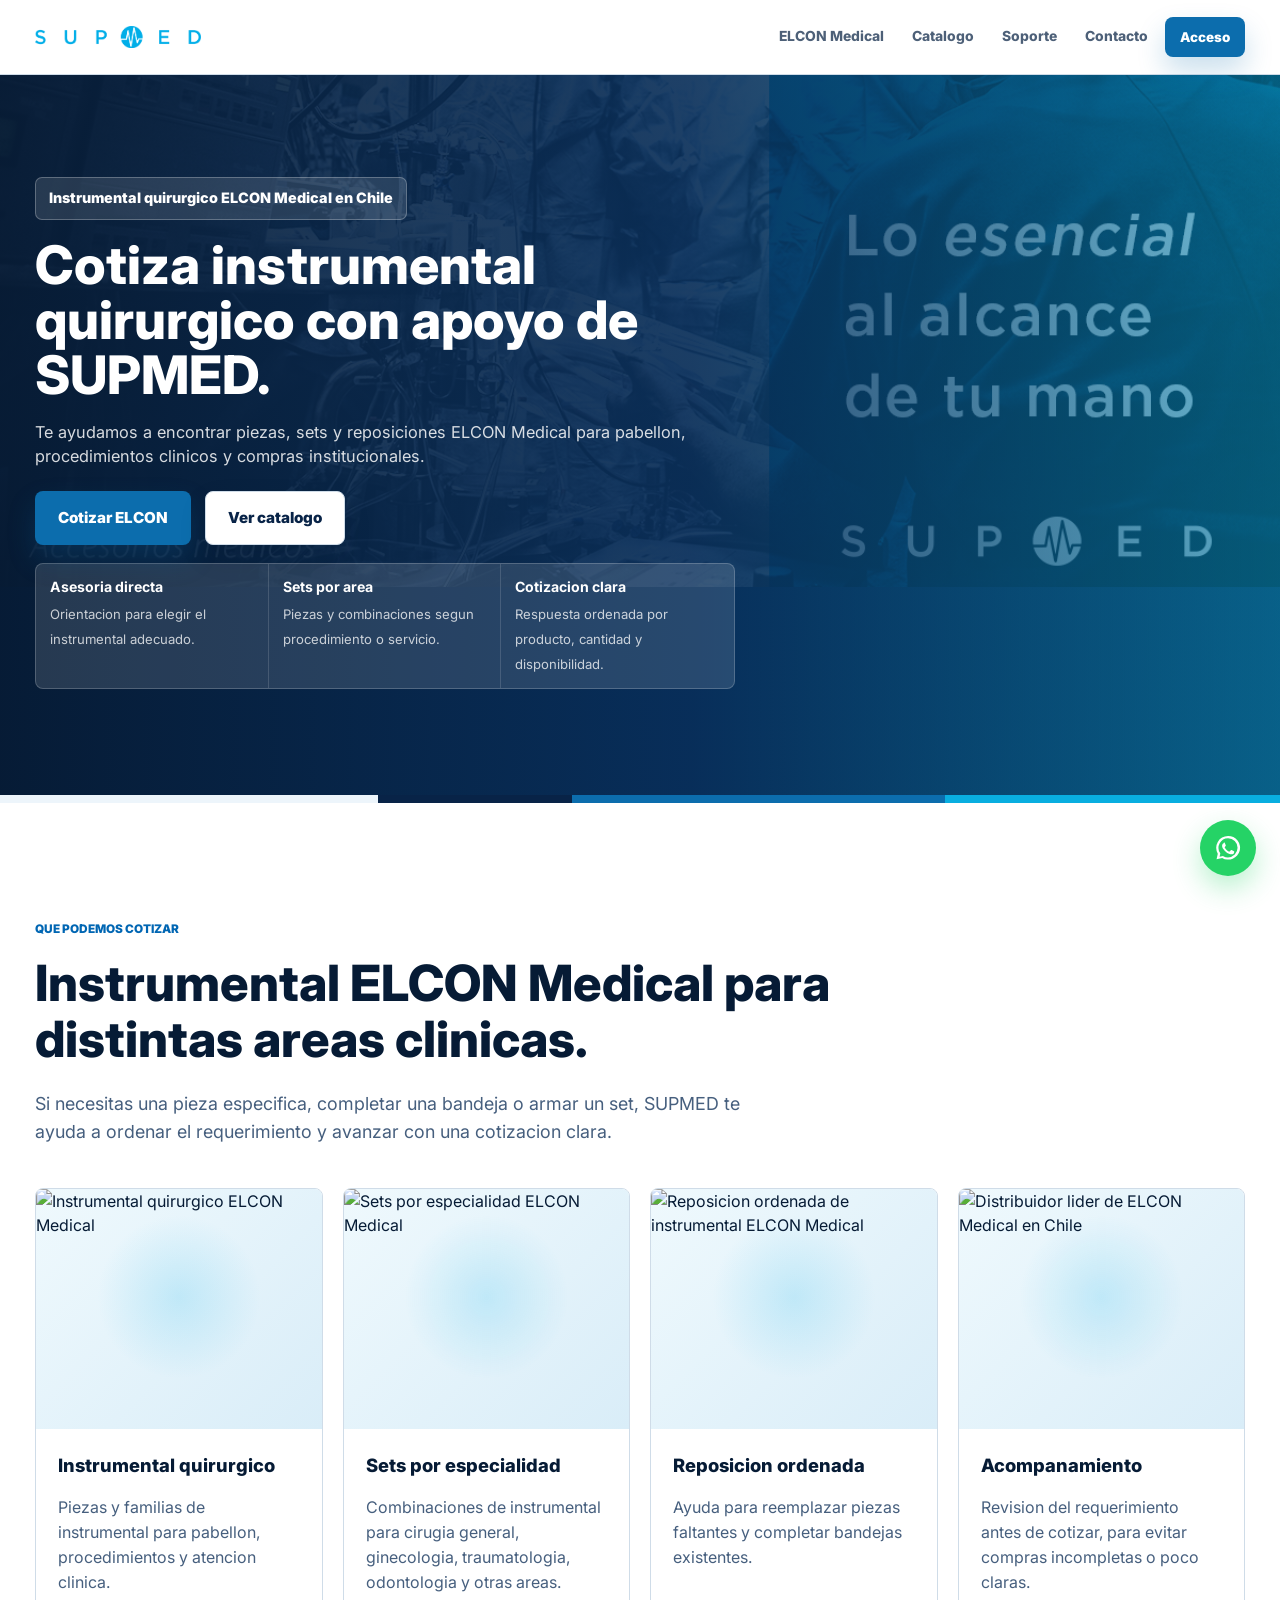
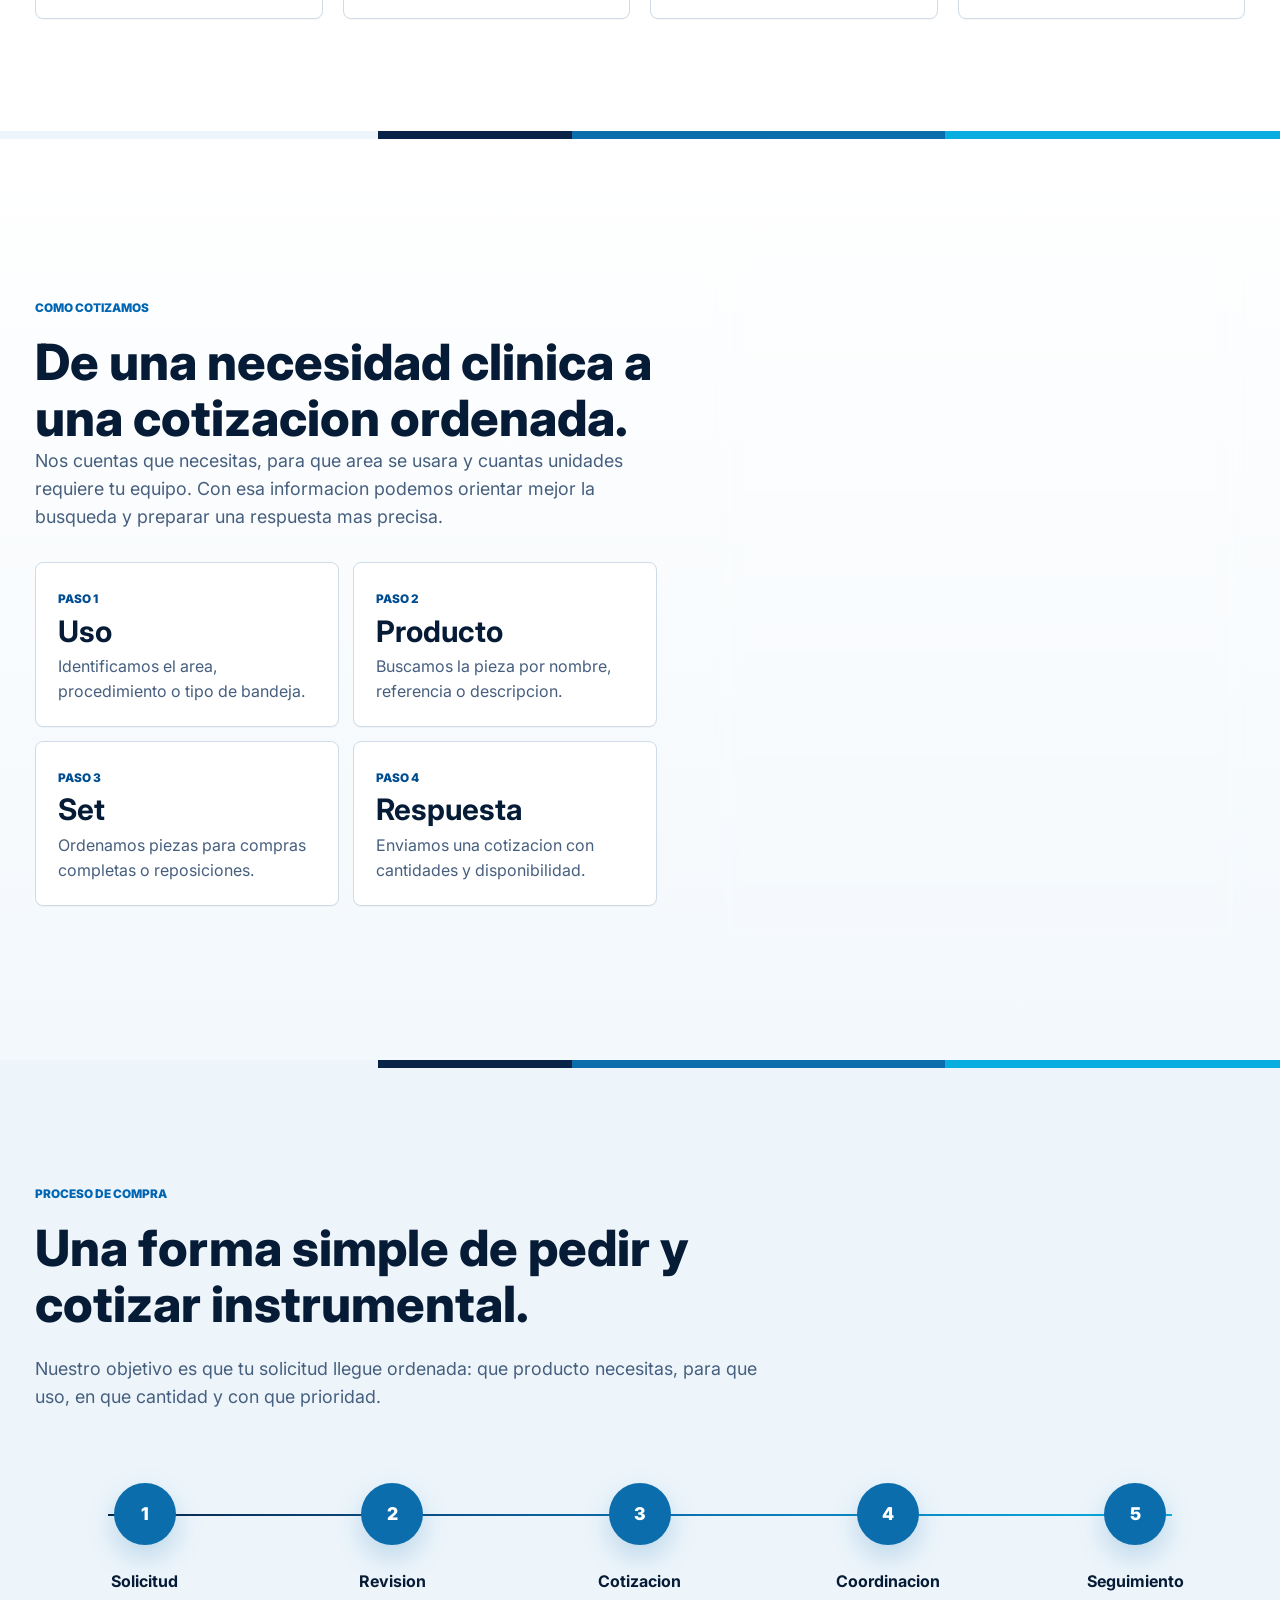
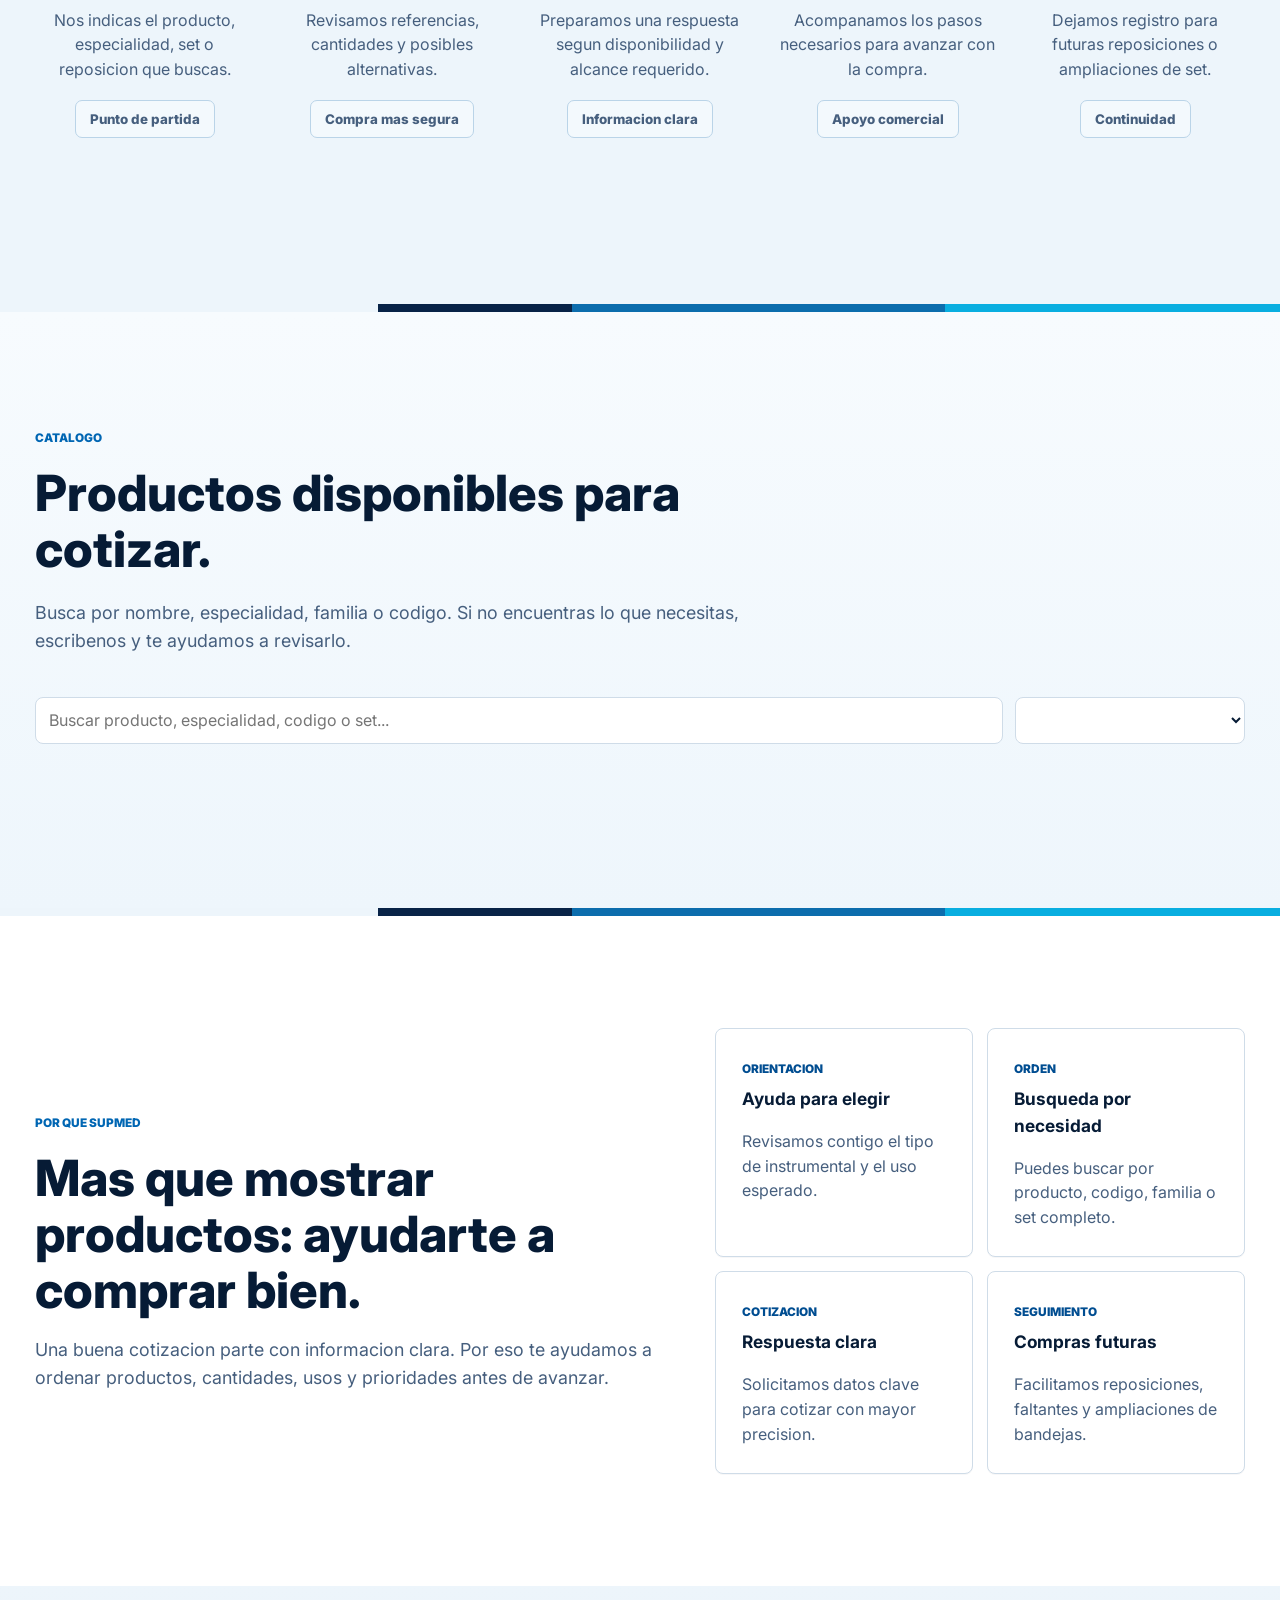
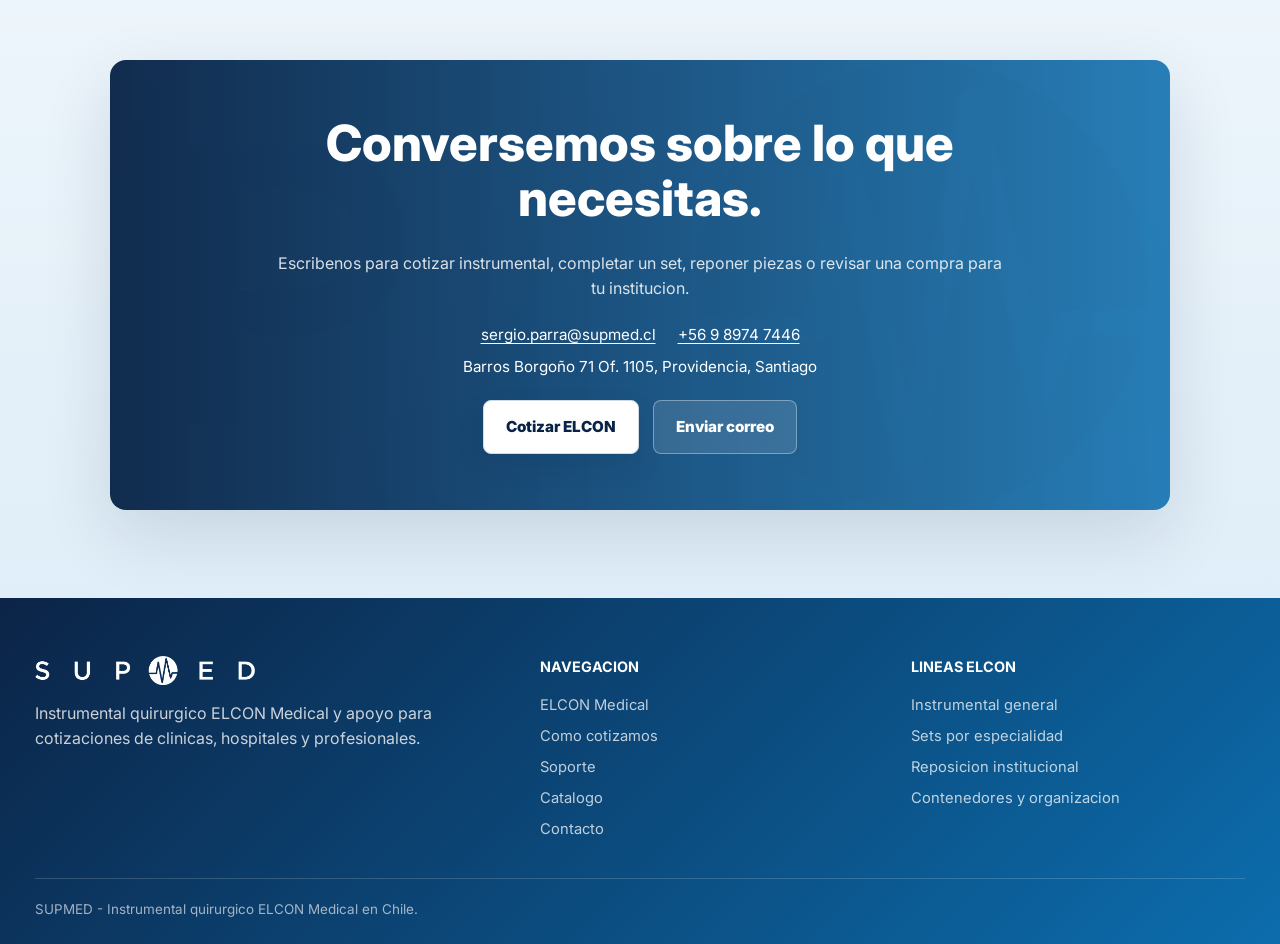
==== commit 1e14b7e8: "fix variants" ====
--- a/index.html
+++ b/index.html
@@ -322,6 +322,12 @@
             </div>
             <div class="field"><label>Resumen del producto *</label><input name="short" required></div>
             <div class="field"><label>Detalle adicional</label><textarea name="long" placeholder="Agrega usos sugeridos, caracteristicas, condiciones o informacion relevante..."></textarea></div>
+            <label class="check-field"><input name="hasVariants" type="checkbox"> Este producto tiene variantes</label>
+            <div id="product-variants-field" class="field hidden">
+              <label>Variantes</label>
+              <textarea class="variants-input" name="variants" placeholder="Una por linea, por ejemplo:&#10;14 cm&#10;16 cm&#10;18 cm"></textarea>
+              <small class="field-help">Escribe una variante por linea. Tambien puedes separarlas con coma o punto y coma.</small>
+            </div>
             <label class="check-field"><input name="featured" type="checkbox"> Mostrar como destacado</label>
             <div class="modal-actions">
               <button type="submit" class="btn btn-primary">Guardar producto</button>
--- a/styles.css
+++ b/styles.css
@@ -623,7 +623,32 @@
   font: inherit;
 }
 .field textarea { min-height: 112px; resize: vertical; }
+.field textarea.variants-input { min-height: 78px; }
 .field-help { color: var(--muted); font-size: .82rem; }
+.product-variant-picker {
+  display: grid;
+  grid-template-columns: auto minmax(0, 1fr);
+  align-items: center;
+  gap: 10px;
+  margin-top: 16px;
+  padding: 10px 12px;
+  border: 1px solid var(--line);
+  border-radius: var(--radius);
+  background: var(--surface-blue);
+  color: var(--ink);
+  font-size: .88rem;
+  font-weight: 800;
+}
+.product-variant-picker select {
+  min-width: 0;
+  width: 100%;
+  padding: 8px 34px 8px 10px;
+  border: 1px solid var(--line);
+  border-radius: calc(var(--radius) - 4px);
+  background: #fff;
+  color: var(--ink);
+  font: inherit;
+}
 .check-field {
   display: inline-flex;
   align-items: center;
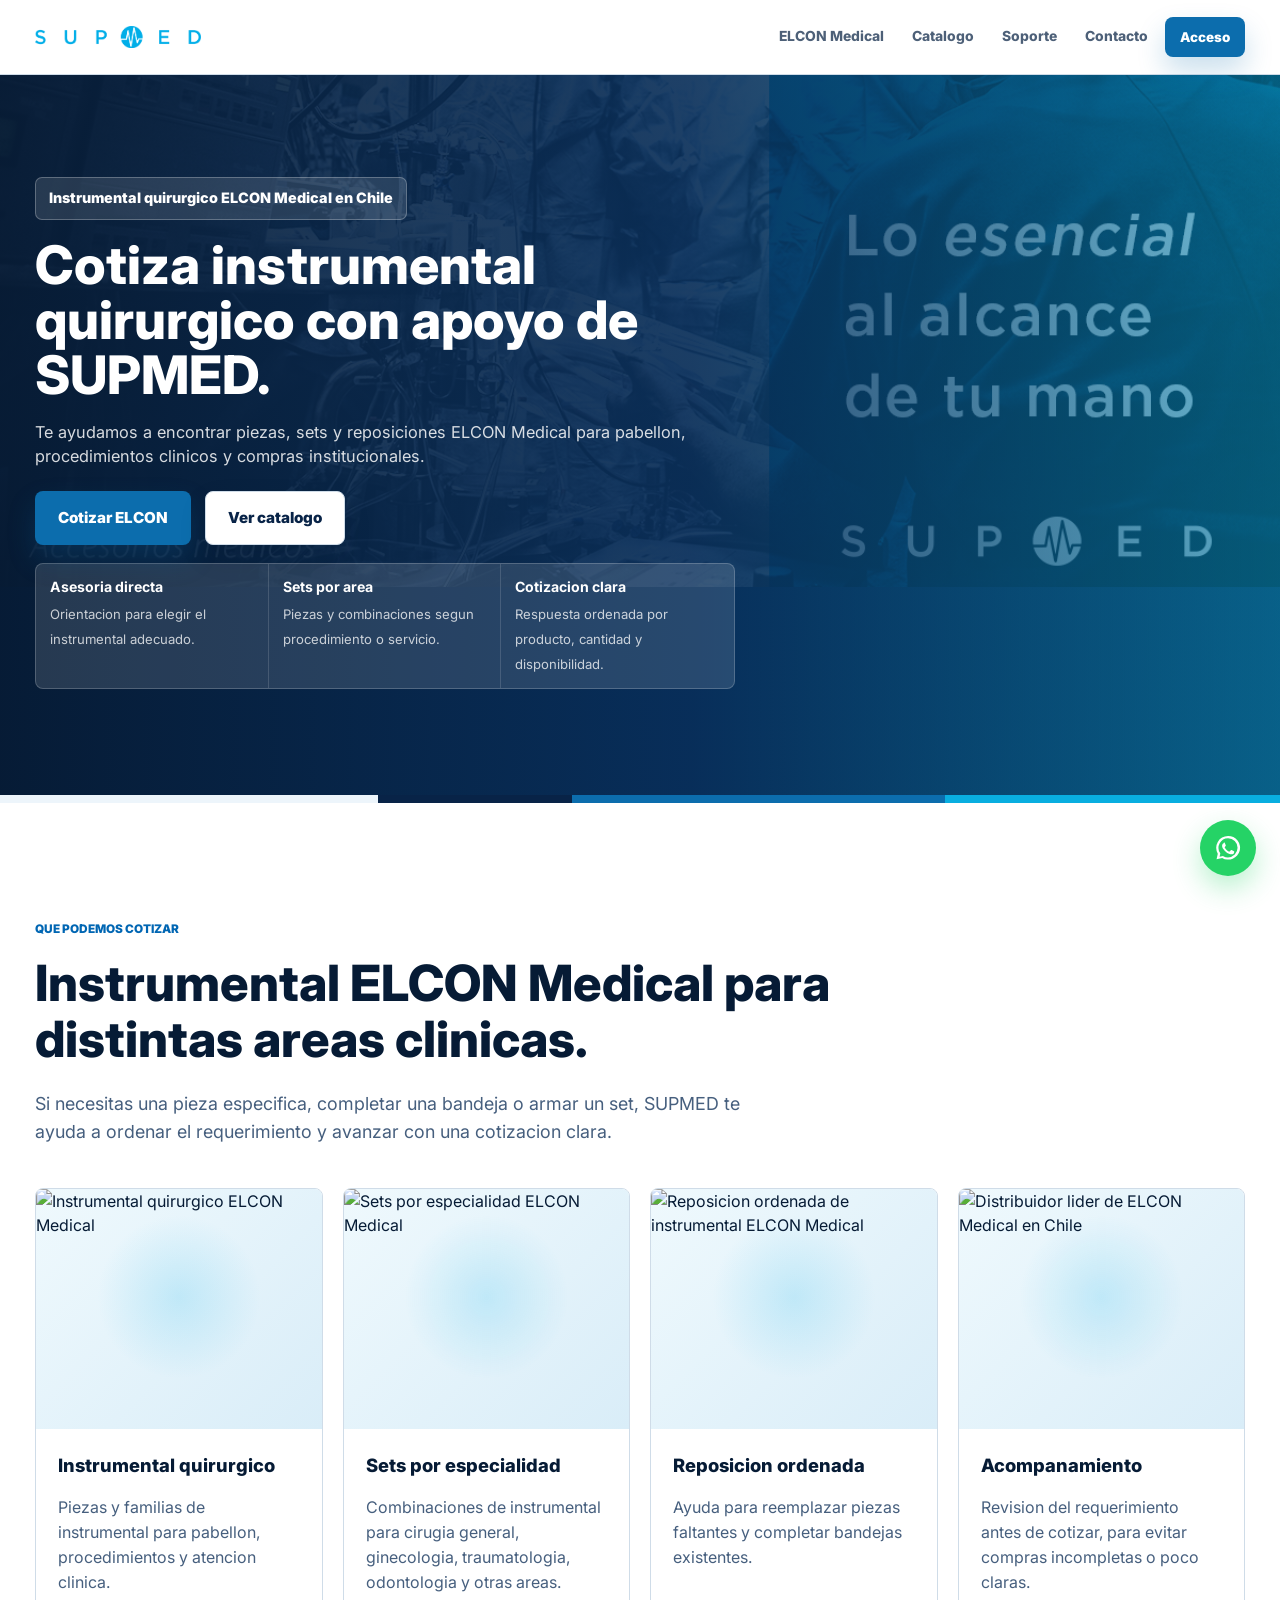
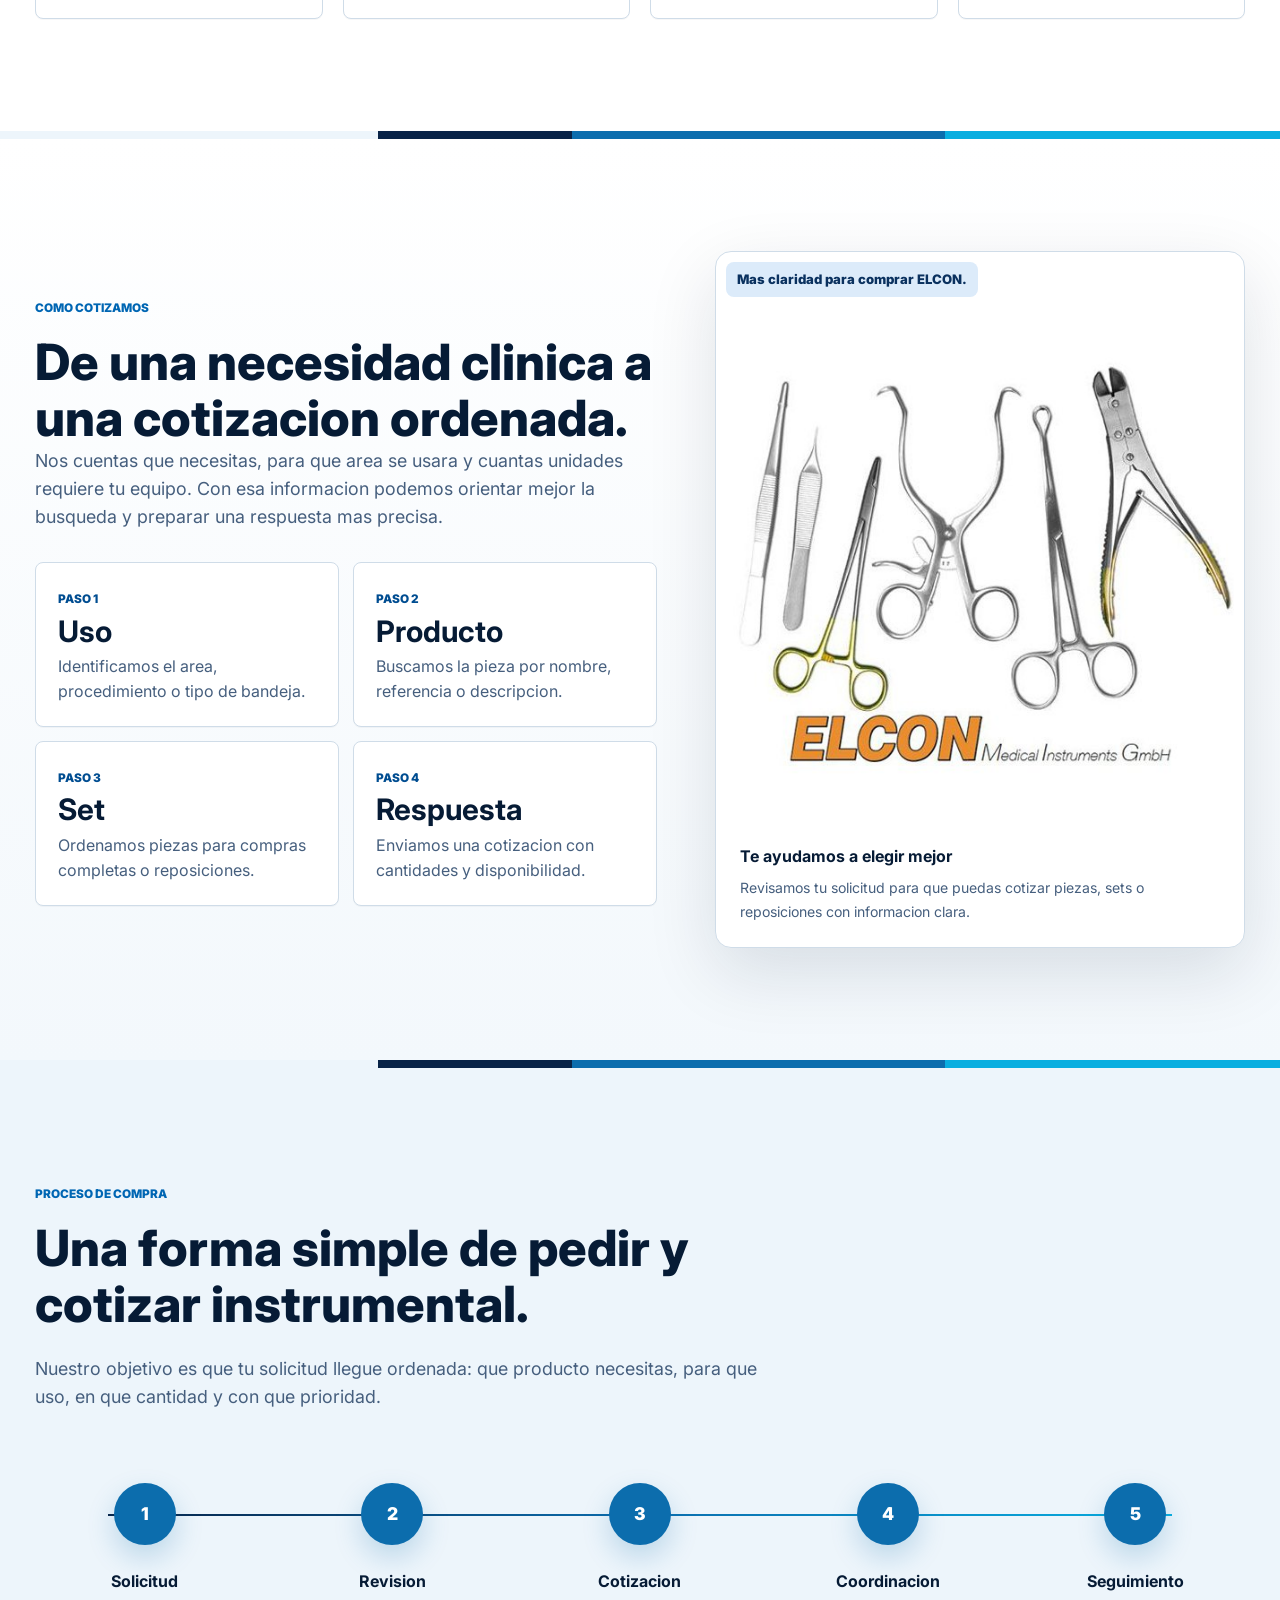
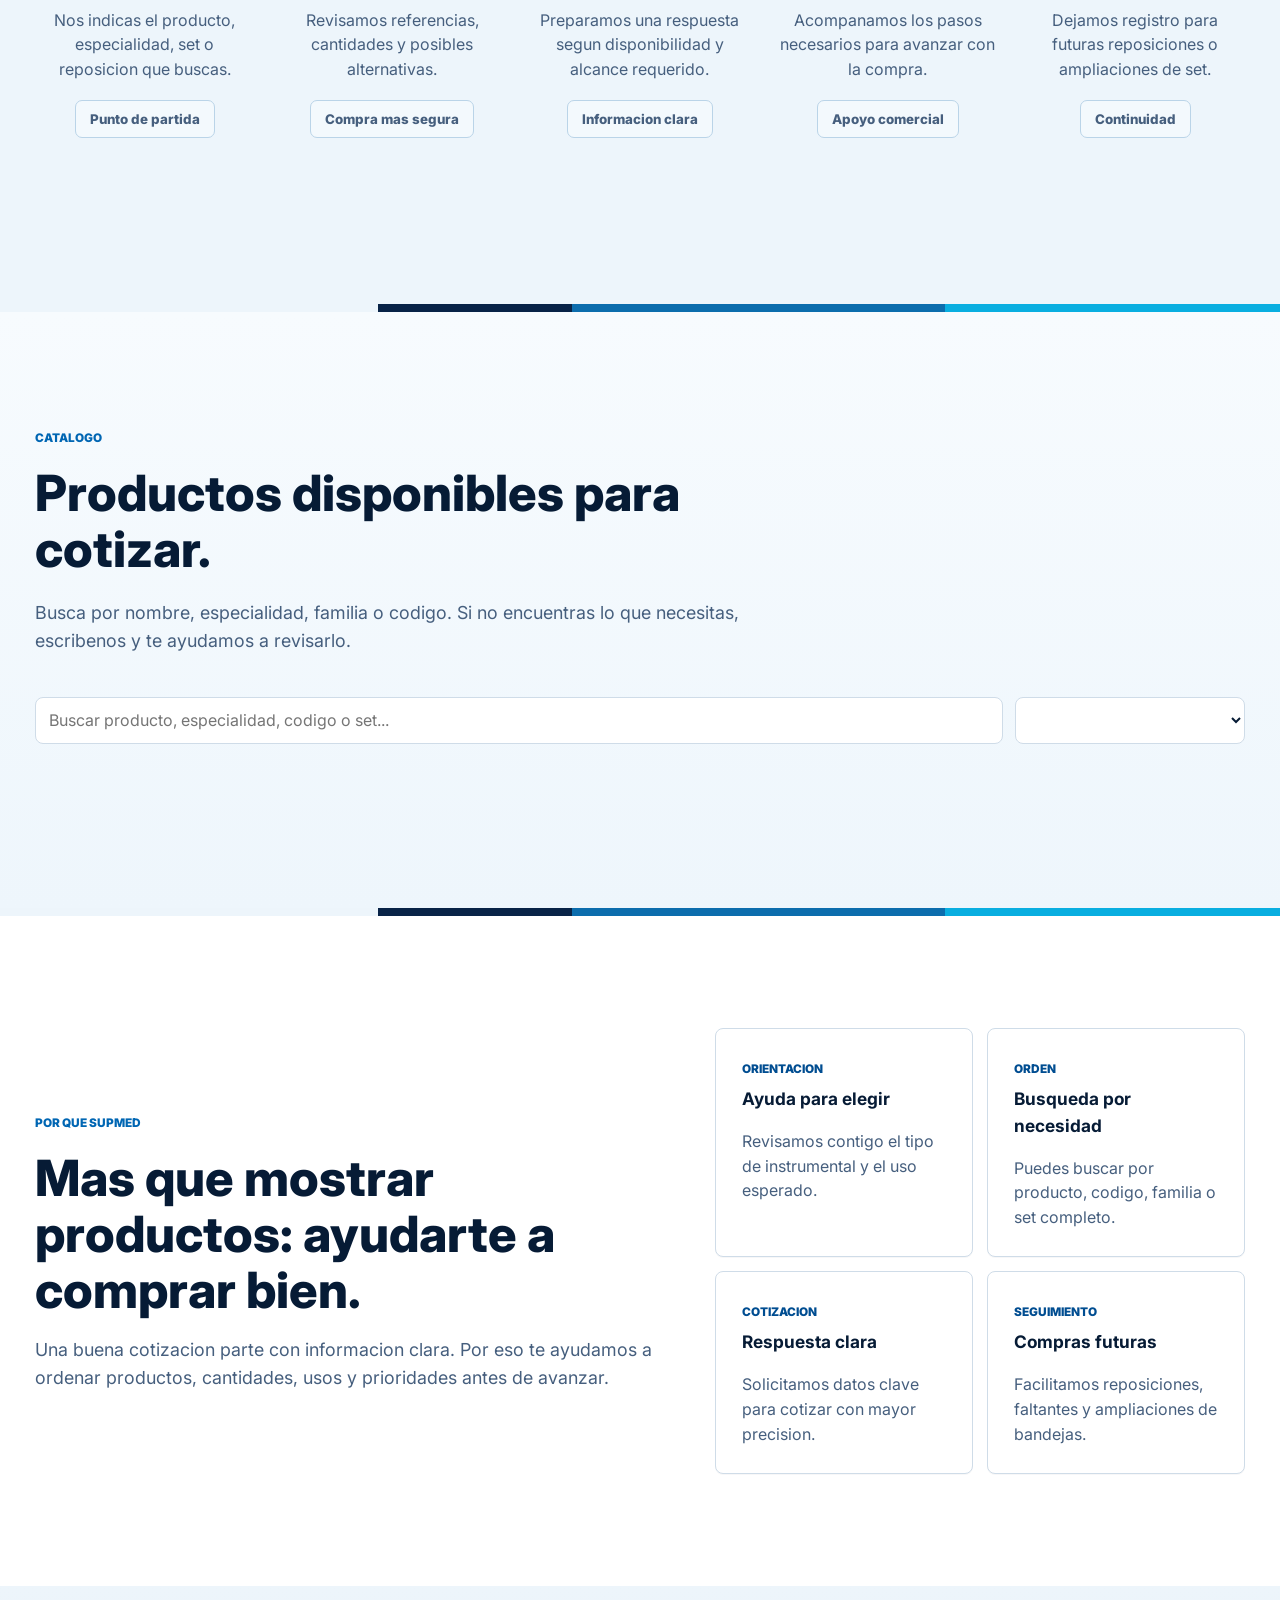
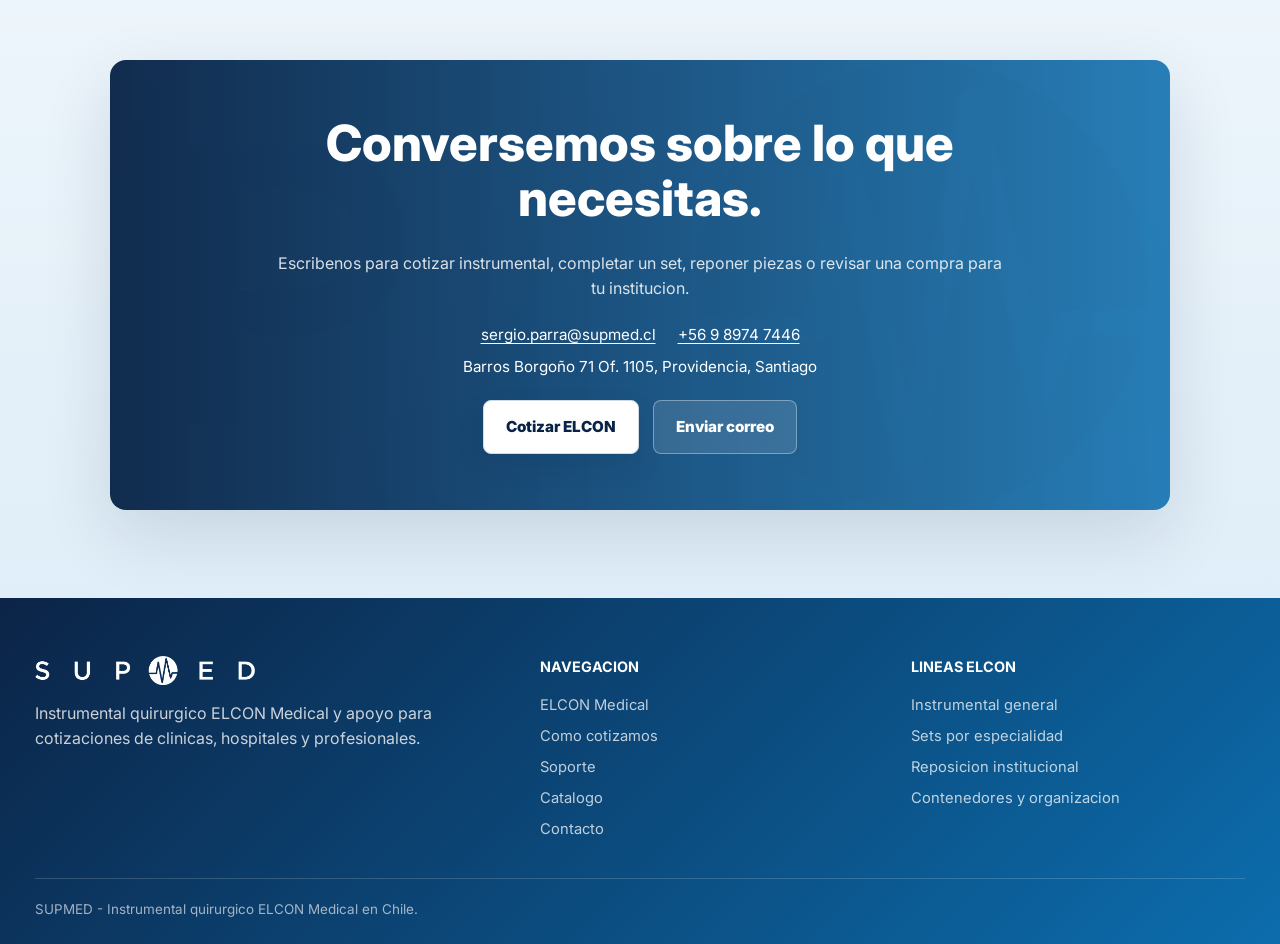
==== commit 3bc806bf: "fix" ====
--- a/index.html
+++ b/index.html
@@ -316,6 +316,12 @@
               <div class="field"><label>Orden</label><input name="sortOrder" type="number" min="0" step="1" placeholder="0"></div>
             </div>
             <div class="field">
+              <label>Filtro del catalogo *</label>
+              <input name="filter" list="product-filter-options" required placeholder="Ej: Equipamiento o Instrumental">
+              <datalist id="product-filter-options"></datalist>
+              <small class="field-help">Este valor determina en que opcion del filtro publico aparece el producto.</small>
+            </div>
+            <div class="field">
               <label>Imagen del producto</label>
               <input name="image" type="file" accept="image/*">
               <small id="product-current-image" class="field-help">Puedes subir una imagen JPG, PNG o WebP.</small>
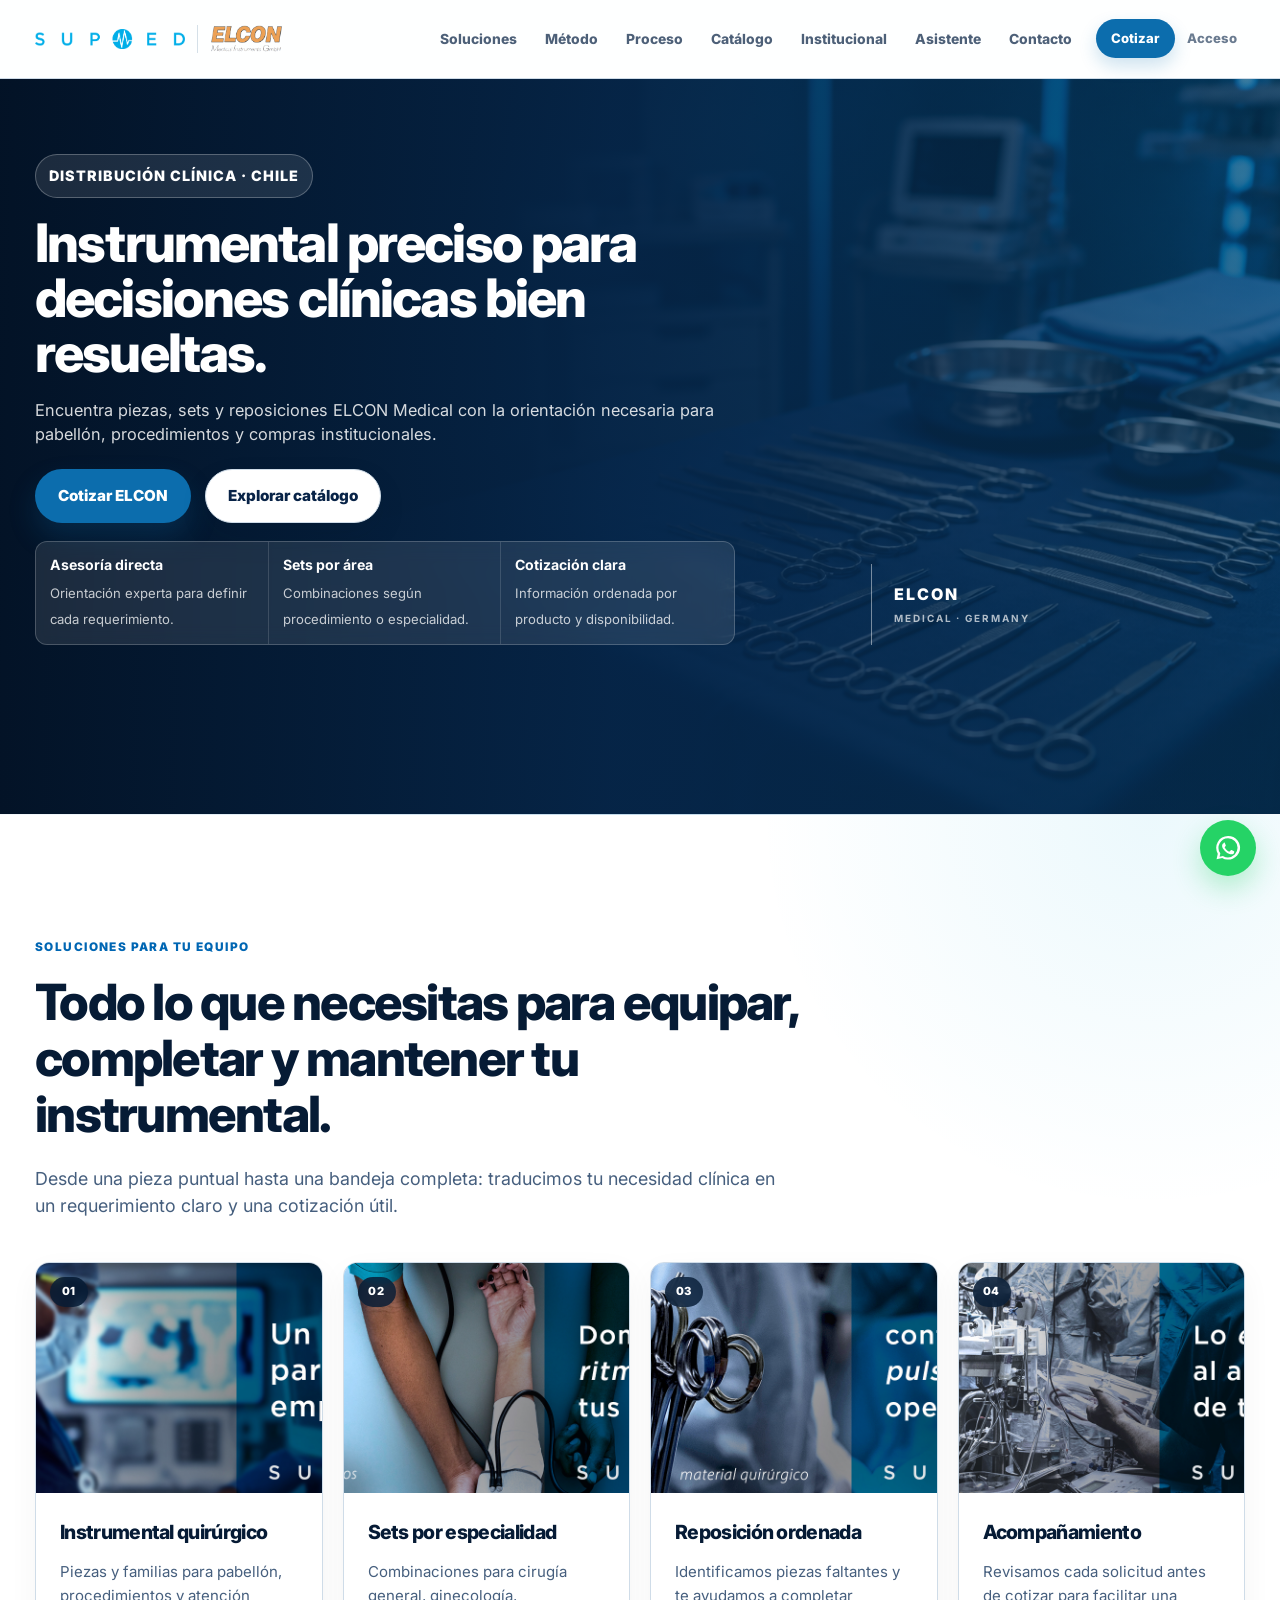
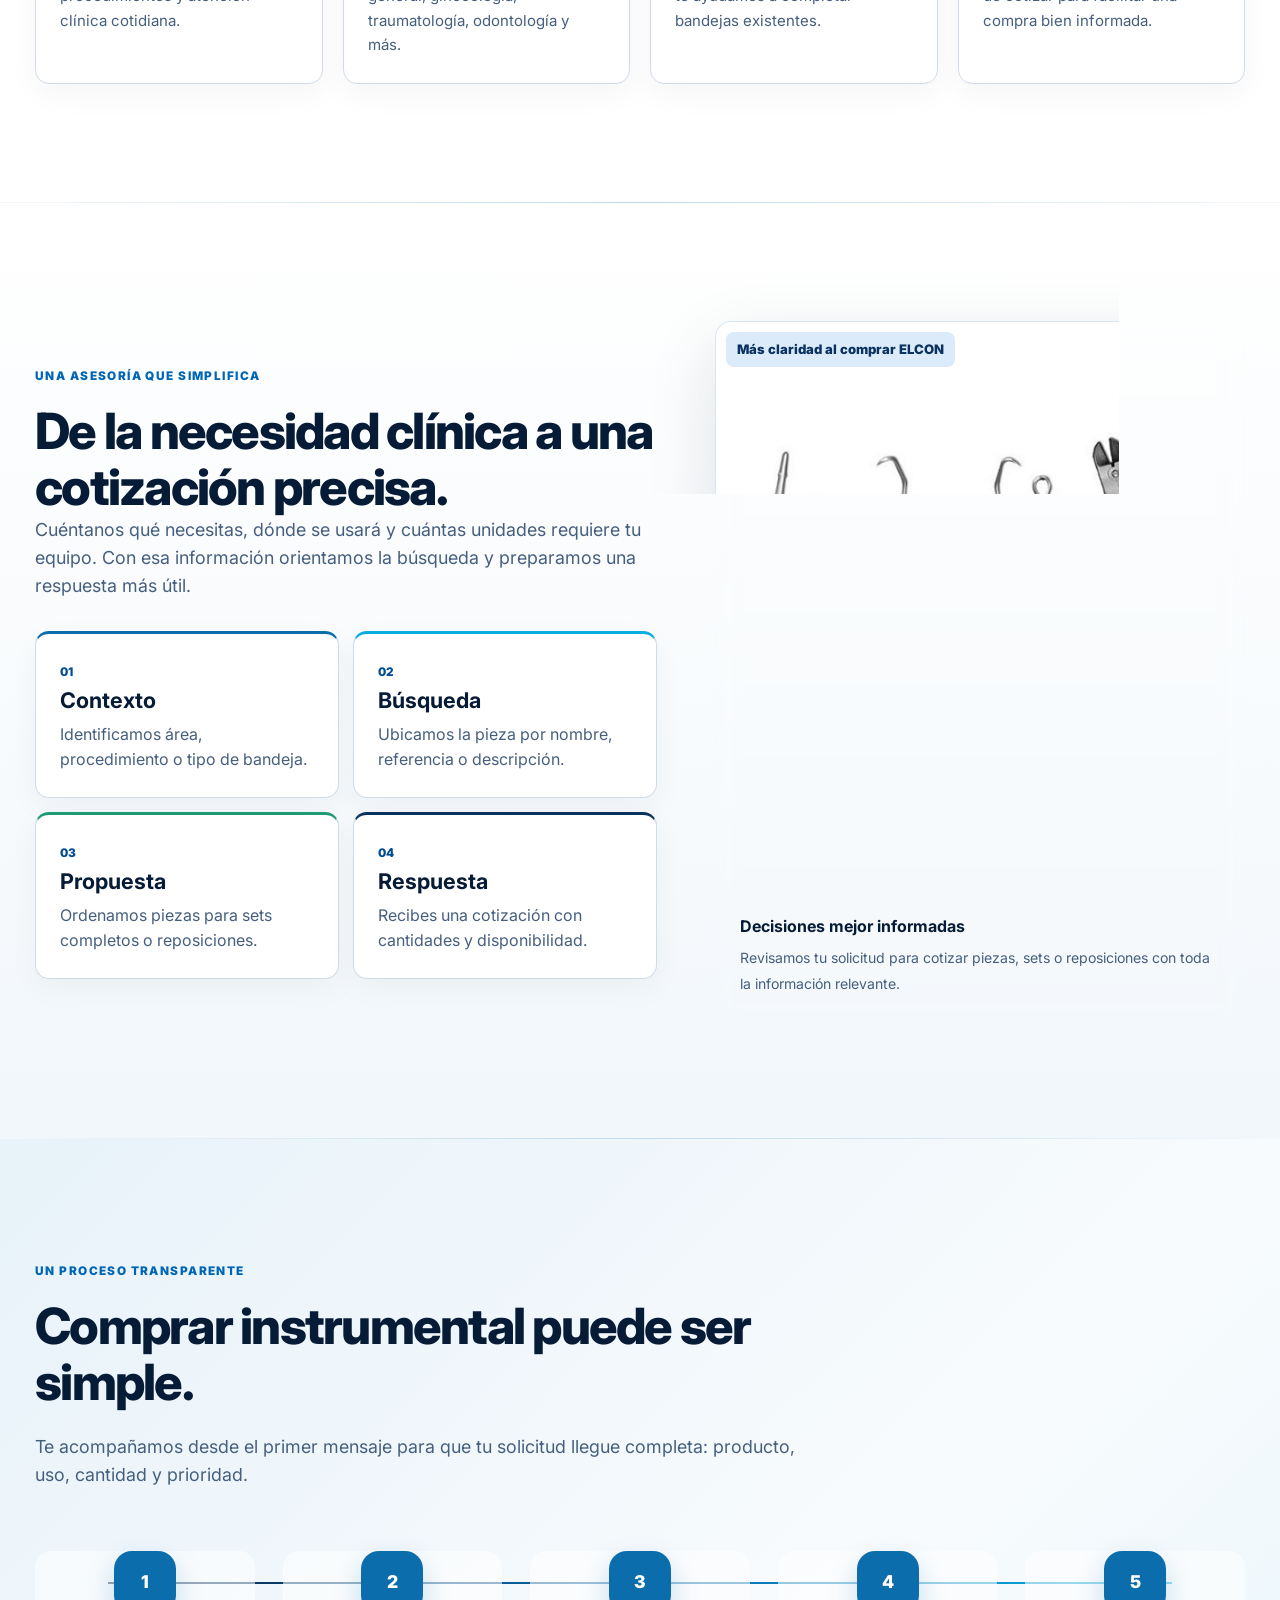
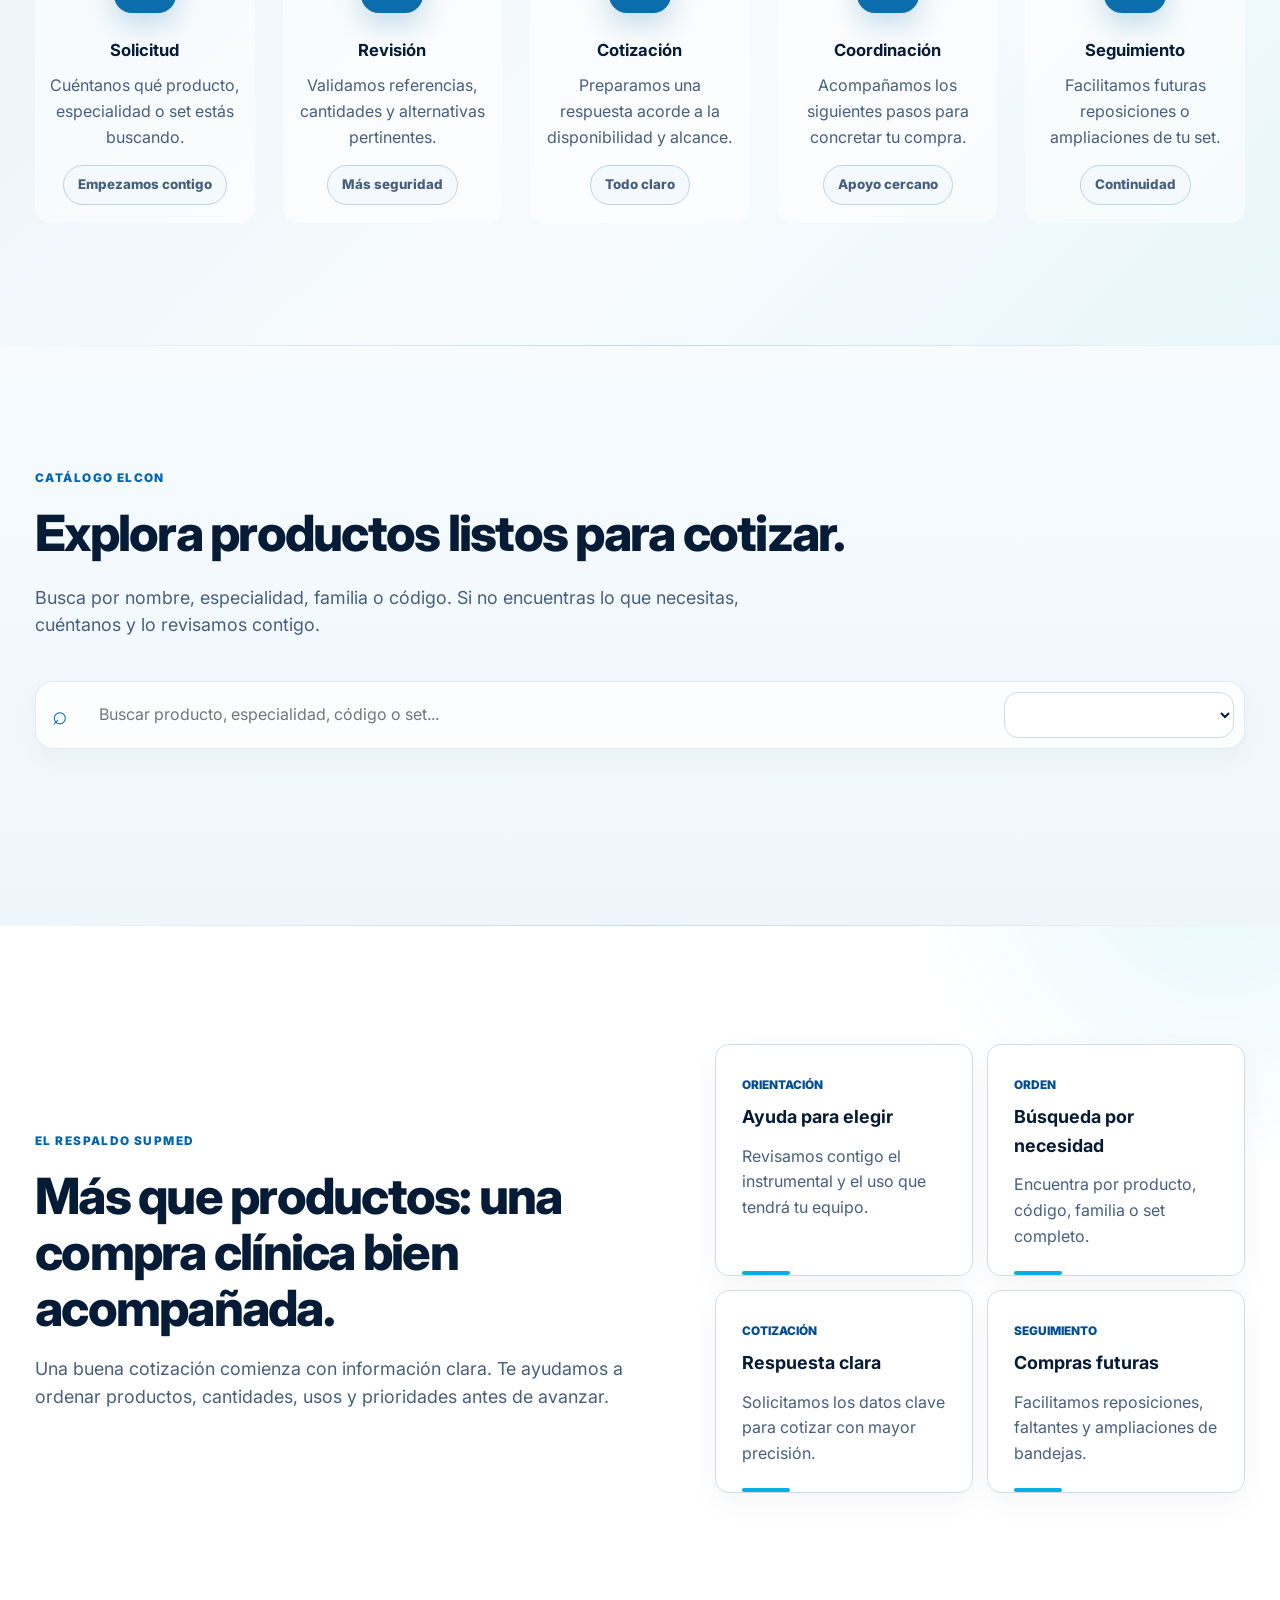
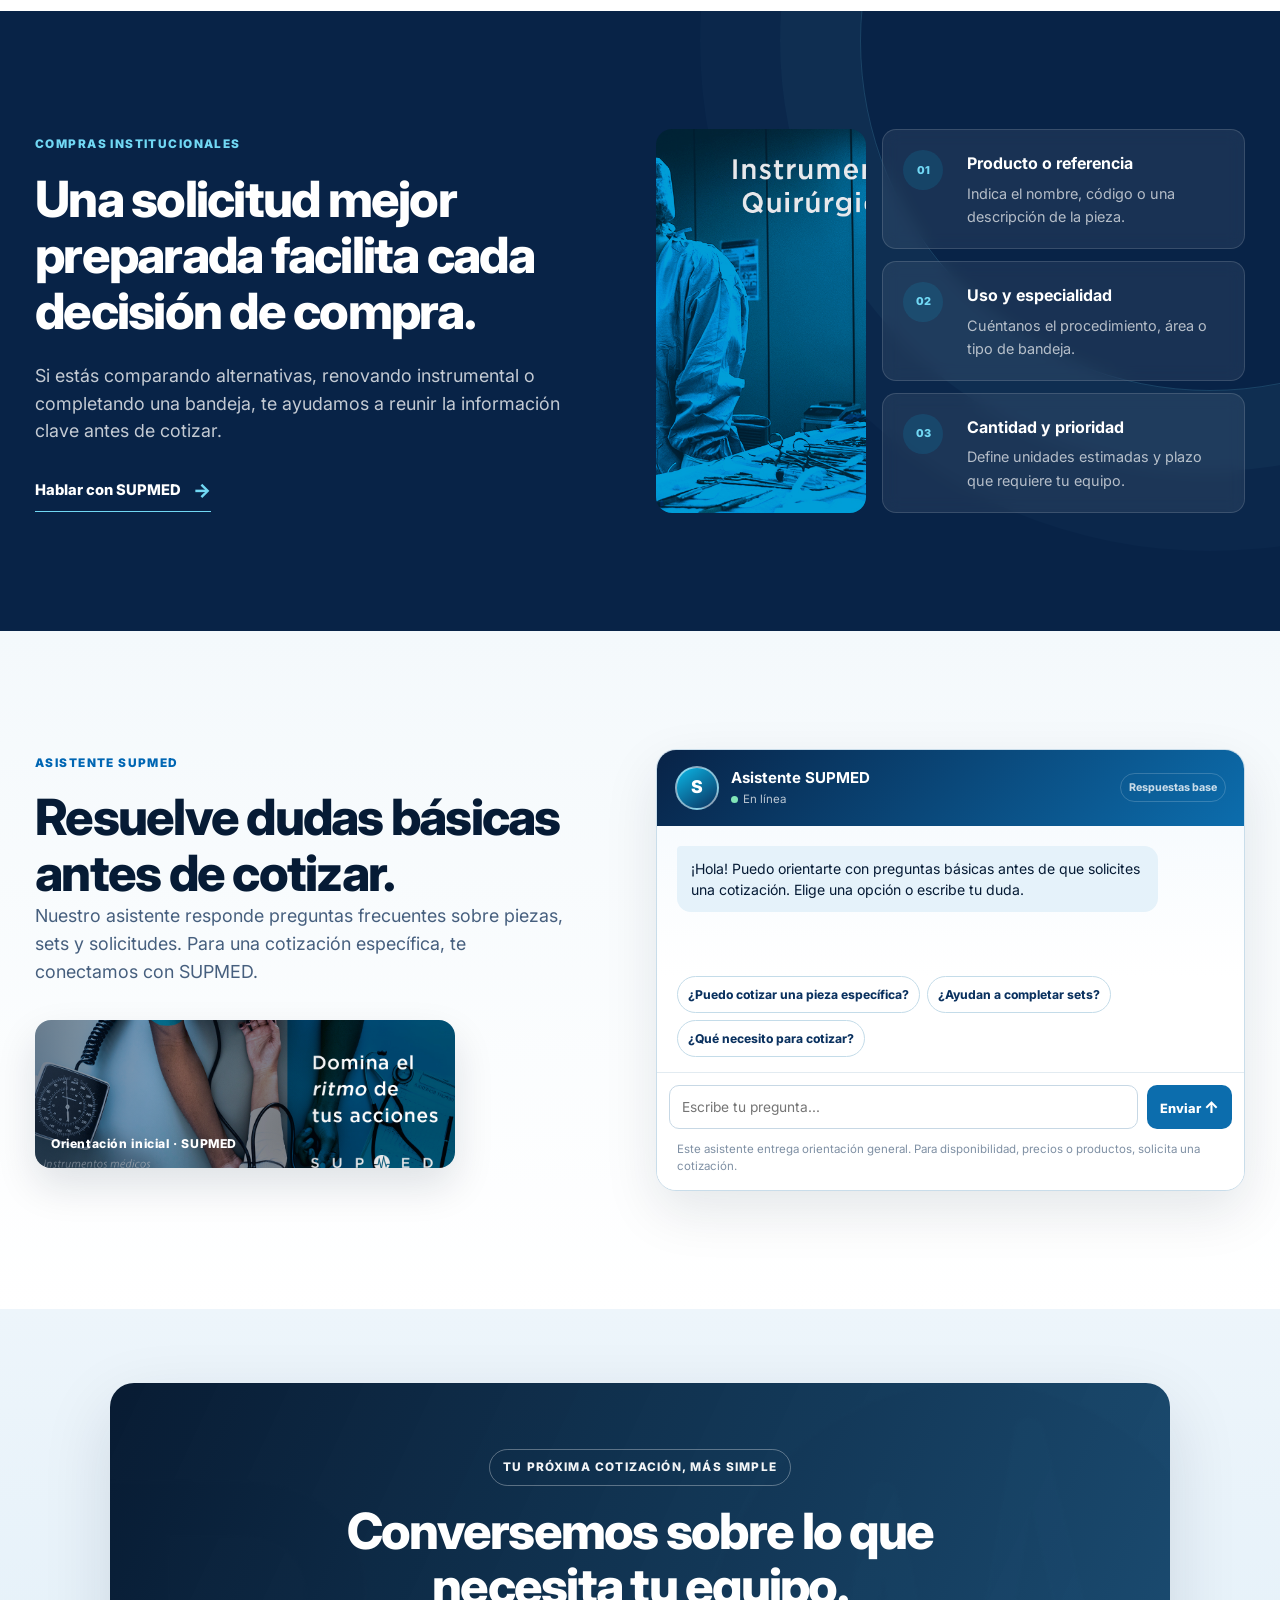
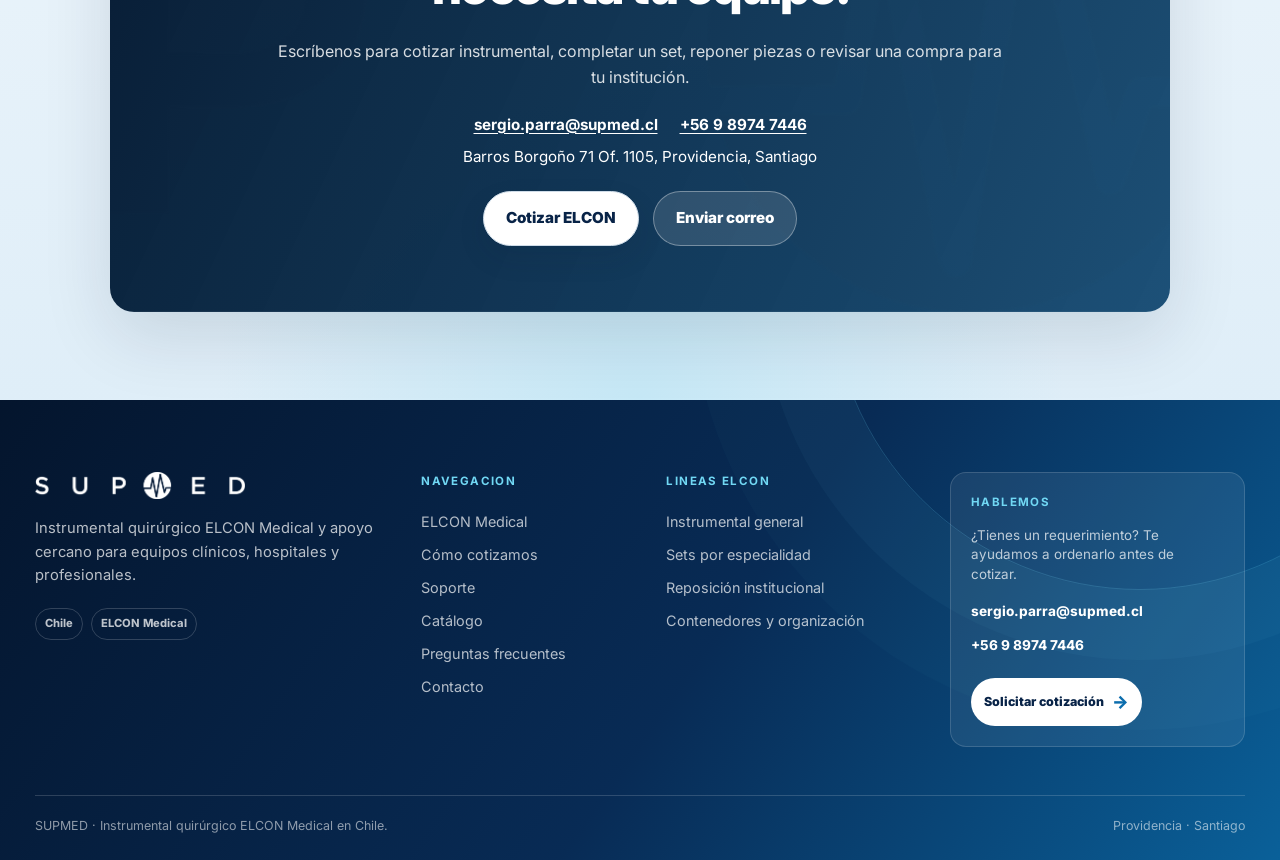
==== commit 28fb9910: "changes" ====
--- a/index.html
+++ b/index.html
@@ -3,34 +3,100 @@
   <head>
     <meta charset="utf-8">
     <meta name="viewport" content="width=device-width, initial-scale=1">
-    <title>SUPMED | Instrumental quirurgico ELCON Medical en Chile</title>
-    <meta name="description" content="SUPMED ayuda a cotizar instrumental quirurgico ELCON Medical en Chile: piezas, sets por especialidad, reposicion y apoyo para clinicas, hospitales y profesionales.">
-    <meta name="keywords" content="ELCON Medical Chile, distribuidor ELCON N°1, instrumental quirurgico aleman, SUPMED ELCON, catalogo ELCON Medical">
+    <title>SUPMED | Instrumental quirúrgico ELCON Medical en Chile</title>
+    <meta name="description" content="SUPMED acompaña la cotización de instrumental quirúrgico ELCON Medical en Chile: piezas, sets por especialidad y reposición para equipos clínicos.">
+    <meta name="keywords" content="ELCON Medical Chile, instrumental quirúrgico alemán, SUPMED ELCON, catálogo ELCON Medical">
     <meta property="og:title" content="SUPMED | Distribuidor ELCON Medical N°1 en Chile">
-    <meta property="og:description" content="Instrumental quirurgico ELCON Medical Alemania con el distribuidor N°1 de la marca en Chile.">
+    <meta property="og:description" content="Asesoría y cotización de instrumental quirúrgico ELCON Medical para equipos clínicos en Chile.">
     <meta property="og:type" content="website">
     <meta property="og:locale" content="es_CL">
+    <meta property="og:url" content="https://supmed.cl/">
+    <meta property="og:image" content="https://supmed.cl/assets/hero-instrumental.png">
+    <meta property="og:image:alt" content="Instrumental quirúrgico ELCON Medical">
+    <meta name="twitter:card" content="summary_large_image">
+    <meta name="twitter:title" content="SUPMED | Instrumental quirúrgico ELCON Medical en Chile">
+    <meta name="twitter:description" content="Asesoría y cotización de instrumental ELCON Medical para equipos clínicos en Chile.">
+    <meta name="twitter:image" content="https://supmed.cl/assets/hero-instrumental.png">
+    <meta name="robots" content="index,follow,max-image-preview:large,max-snippet:-1,max-video-preview:-1">
+    <link rel="canonical" href="https://supmed.cl/">
     <link rel="icon" type="image/png" href="assets/logo2.png">
     <link rel="apple-touch-icon" href="assets/logo2.png">
     <link rel="preconnect" href="https://fonts.googleapis.com">
     <link rel="preconnect" href="https://fonts.gstatic.com" crossorigin>
     <link href="https://fonts.googleapis.com/css2?family=Inter:wght@400;500;600;700;800&display=swap" rel="stylesheet">
     <link rel="stylesheet" href="styles.css">
+    <script type="application/ld+json">
+      {
+        "@context": "https://schema.org",
+        "@graph": [
+          {
+            "@type": "Organization",
+            "@id": "https://supmed.cl/#organization",
+            "name": "SUPMED",
+            "url": "https://supmed.cl/",
+            "logo": "https://supmed.cl/assets/logosupmed2.png",
+            "email": "sergio.parra@supmed.cl",
+            "telephone": "+56989747446",
+            "address": {
+              "@type": "PostalAddress",
+              "streetAddress": "Barros Borgoño 71, Oficina 1105",
+              "addressLocality": "Providencia",
+              "addressRegion": "Región Metropolitana",
+              "addressCountry": "CL"
+            }
+          },
+          {
+            "@type": "WebSite",
+            "@id": "https://supmed.cl/#website",
+            "url": "https://supmed.cl/",
+            "name": "SUPMED",
+            "inLanguage": "es-CL",
+            "publisher": { "@id": "https://supmed.cl/#organization" }
+          },
+          {
+            "@type": "FAQPage",
+            "mainEntity": [
+              {
+                "@type": "Question",
+                "name": "¿Puedo cotizar una pieza específica de instrumental?",
+                "acceptedAnswer": { "@type": "Answer", "text": "Sí. Puedes enviar el nombre, referencia o una descripción de la pieza que buscas. Si corresponde, también puedes indicar el uso clínico para orientar mejor la búsqueda." }
+              },
+              {
+                "@type": "Question",
+                "name": "¿SUPMED ayuda a completar sets o bandejas?",
+                "acceptedAnswer": { "@type": "Answer", "text": "Sí. SUPMED puede revisar un requerimiento de piezas, sets o reposiciones para ordenar la solicitud antes de cotizar." }
+              },
+              {
+                "@type": "Question",
+                "name": "¿Qué información debo incluir para solicitar una cotización?",
+                "acceptedAnswer": { "@type": "Answer", "text": "Incluye el producto o especialidad, cantidad aproximada, uso esperado y plazo requerido. Una referencia o fotografía de la pieza también puede facilitar la revisión." }
+              }
+            ]
+          }
+        ]
+      }
+    </script>
   </head>
   <body>
     <header class="site-header">
       <div class="container header-row">
         <a href="#inicio" class="brand" aria-label="SUPMED inicio">
           <img src="assets/logosupmed2.png" alt="SUPMED" class="brand-logo">
+          <span class="brand-divider" aria-hidden="true"></span>
+          <img src="assets/logo_neu.png" alt="ELCON Medical" class="brand-partner">
         </a>
-        <button id="menu-toggle" class="menu-toggle" type="button" aria-label="Abrir menu">Menu</button>
+        <button id="menu-toggle" class="menu-toggle" type="button" aria-label="Abrir menú">Menú</button>
         <nav id="main-nav" class="nav" aria-label="Principal">
-          <a href="#elcon">ELCON Medical</a>
-          <a href="#catalogo">Catalogo</a>
-          <a href="#soporte">Soporte</a>
+          <a href="#elcon">Soluciones</a>
+          <a href="#metodo">Método</a>
+          <a href="#soporte">Proceso</a>
+          <a href="#catalogo">Catálogo</a>
+          <a href="#institucional">Institucional</a>
+          <a href="#preguntas">Asistente</a>
           <a href="#contacto">Contacto</a>
-          <button id="auth-button" class="btn btn-primary btn-sm" type="button">Acceso</button>
-          <button id="logout-button" class="btn btn-secondary btn-sm hidden" type="button">Salir</button>
+          <button type="button" class="nav-quote quote-trigger">Cotizar</button>
+          <button id="auth-button" class="nav-access" type="button">Acceso</button>
+          <button id="logout-button" class="nav-access hidden" type="button">Salir</button>
         </nav>
       </div>
     </header>
@@ -38,25 +104,26 @@
     <main>
       <section id="inicio" class="hero">
         <div class="hero-carousel" aria-hidden="true">
-          <img src="assets/E4.jpg" alt="" class="hero-slide is-active">
-          <img src="assets/E3.jpg" alt="" class="hero-slide">
-          <img src="assets/E2.jpg" alt="" class="hero-slide">
-          <img src="assets/E1.jpg" alt="" class="hero-slide">
+          <img src="assets/hero-instrumental.png" alt="" class="hero-slide is-active">
         </div>
         <div class="container hero-grid">
           <div class="hero-copy">
-            <span class="hero-kicker">Instrumental quirurgico ELCON Medical en Chile</span>
-            <h1>Cotiza instrumental quirurgico con apoyo de SUPMED.</h1>
-            <p class="lead">Te ayudamos a encontrar piezas, sets y reposiciones ELCON Medical para pabellon, procedimientos clinicos y compras institucionales.</p>
+            <span class="hero-kicker">Distribución clínica · Chile</span>
+            <h1>Instrumental preciso para decisiones clínicas bien resueltas.</h1>
+            <p class="lead">Encuentra piezas, sets y reposiciones ELCON Medical con la orientación necesaria para pabellón, procedimientos y compras institucionales.</p>
             <div class="hero-actions">
               <button type="button" class="btn btn-primary quote-trigger">Cotizar ELCON</button>
-              <a href="#catalogo" class="btn btn-secondary">Ver catalogo</a>
+              <a href="#catalogo" class="btn btn-secondary">Explorar catálogo</a>
             </div>
             <div class="hero-proof">
-              <div><strong>Asesoria directa</strong><span>Orientacion para elegir el instrumental adecuado.</span></div>
-              <div><strong>Sets por area</strong><span>Piezas y combinaciones segun procedimiento o servicio.</span></div>
-              <div><strong>Cotizacion clara</strong><span>Respuesta ordenada por producto, cantidad y disponibilidad.</span></div>
-            </div>
+              <div><strong>Asesoría directa</strong><span>Orientación experta para definir cada requerimiento.</span></div>
+              <div><strong>Sets por área</strong><span>Combinaciones según procedimiento o especialidad.</span></div>
+              <div><strong>Cotización clara</strong><span>Información ordenada por producto y disponibilidad.</span></div>
+            </div>
+          </div>
+          <div class="hero-seal" aria-hidden="true">
+            <span>ELCON</span>
+            <small>Medical · Germany</small>
           </div>
         </div>
       </section>
@@ -66,38 +133,42 @@
       <section id="elcon" class="context-section">
         <div class="container">
           <div class="section-head wide">
-            <span class="eyebrow">Que podemos cotizar</span>
-            <h2>Instrumental ELCON Medical para distintas areas clinicas.</h2>
-            <p class="lead">Si necesitas una pieza especifica, completar una bandeja o armar un set, SUPMED te ayuda a ordenar el requerimiento y avanzar con una cotizacion clara.</p>
+            <span class="eyebrow">Soluciones para tu equipo</span>
+            <h2>Todo lo que necesitas para equipar, completar y mantener tu instrumental.</h2>
+            <p class="lead">Desde una pieza puntual hasta una bandeja completa: traducimos tu necesidad clínica en un requerimiento claro y una cotización útil.</p>
           </div>
           <div class="context-grid">
             <article class="image-card">
+              <span class="card-index">01</span>
               <div class="card-visual">
-                <img src="https://www.dismediclevante.com/wp-content/uploads/material-quirurgico-3-1.jpg" alt="Instrumental quirurgico ELCON Medical">
+                <img src="assets/E1.jpg" alt="Instrumental quirúrgico ELCON Medical">
               </div>
-              <h3>Instrumental quirurgico</h3>
-              <p>Piezas y familias de instrumental para pabellon, procedimientos y atencion clinica.</p>
+              <h3>Instrumental quirúrgico</h3>
+              <p>Piezas y familias para pabellón, procedimientos y atención clínica cotidiana.</p>
             </article>
             <article class="image-card">
+              <span class="card-index">02</span>
               <div class="card-visual">
-                <img src="https://www.palexsolucioneshospitalarias.es/wp-content/uploads/2023/09/Instrumental-2-e1695032515338.jpg" alt="Sets por especialidad ELCON Medical">
+                <img src="assets/E2.jpg" alt="Sets por especialidad ELCON Medical">
               </div>
               <h3>Sets por especialidad</h3>
-              <p>Combinaciones de instrumental para cirugia general, ginecologia, traumatologia, odontologia y otras areas.</p>
+              <p>Combinaciones para cirugía general, ginecología, traumatología, odontología y más.</p>
             </article>
             <article class="image-card">
+              <span class="card-index">03</span>
               <div class="card-visual">
-                <img src="https://ahlfenix.com/wp-content/uploads/2023/09/SET-INSTRUMENTAL-DE-DIAGNOSTICO-ODONTOLOGICO.jpg" alt="Reposicion ordenada de instrumental ELCON Medical">
+                <img src="assets/E3.jpg" alt="Reposición ordenada de instrumental ELCON Medical">
               </div>
-              <h3>Reposicion ordenada</h3>
-              <p>Ayuda para reemplazar piezas faltantes y completar bandejas existentes.</p>
+              <h3>Reposición ordenada</h3>
+              <p>Identificamos piezas faltantes y te ayudamos a completar bandejas existentes.</p>
             </article>
             <article class="image-card">
+              <span class="card-index">04</span>
               <div class="card-visual">
-                <img src="https://media.istockphoto.com/id/1458488092/es/foto/primer-plano-de-instrumentos-quir%C3%BArgicos-esterilizados-y-listos-para-usar-en-la-bandeja-m%C3%A9dica.jpg?s=612x612&w=0&k=20&c=thvNqOiVUb0n47wSiUnMt8HlV9kVV7O4eTue5lLyRaI=" alt="Distribuidor lider de ELCON Medical en Chile">
+                <img src="assets/E4.jpg" alt="Acompañamiento SUPMED para equipos clínicos">
               </div>
-              <h3>Acompanamiento</h3>
-              <p>Revision del requerimiento antes de cotizar, para evitar compras incompletas o poco claras.</p>
+              <h3>Acompañamiento</h3>
+              <p>Revisamos cada solicitud antes de cotizar para facilitar una compra bien informada.</p>
             </article>
           </div>
         </div>
@@ -108,22 +179,22 @@
       <section id="metodo" class="method-section">
         <div class="container method-grid">
           <div>
-            <span class="eyebrow">Como cotizamos</span>
-            <h2>De una necesidad clinica a una cotizacion ordenada.</h2>
-            <p class="lead">Nos cuentas que necesitas, para que area se usara y cuantas unidades requiere tu equipo. Con esa informacion podemos orientar mejor la busqueda y preparar una respuesta mas precisa.</p>
+            <span class="eyebrow">Una asesoría que simplifica</span>
+            <h2>De la necesidad clínica a una cotización precisa.</h2>
+            <p class="lead">Cuéntanos qué necesitas, dónde se usará y cuántas unidades requiere tu equipo. Con esa información orientamos la búsqueda y preparamos una respuesta más útil.</p>
             <div class="manual-grid">
-              <article><span>Paso 1</span><strong>Uso</strong><p>Identificamos el area, procedimiento o tipo de bandeja.</p></article>
-              <article><span>Paso 2</span><strong>Producto</strong><p>Buscamos la pieza por nombre, referencia o descripcion.</p></article>
-              <article><span>Paso 3</span><strong>Set</strong><p>Ordenamos piezas para compras completas o reposiciones.</p></article>
-              <article><span>Paso 4</span><strong>Respuesta</strong><p>Enviamos una cotizacion con cantidades y disponibilidad.</p></article>
+              <article><span>01</span><strong>Contexto</strong><p>Identificamos área, procedimiento o tipo de bandeja.</p></article>
+              <article><span>02</span><strong>Búsqueda</strong><p>Ubicamos la pieza por nombre, referencia o descripción.</p></article>
+              <article><span>03</span><strong>Propuesta</strong><p>Ordenamos piezas para sets completos o reposiciones.</p></article>
+              <article><span>04</span><strong>Respuesta</strong><p>Recibes una cotización con cantidades y disponibilidad.</p></article>
             </div>
           </div>
           <aside class="manual-panel">
-            <div class="panel-label">Mas claridad para comprar ELCON.</div>
+            <div class="panel-label">Más claridad al comprar ELCON</div>
             <img src="assets/elcon.jpg" alt="SUPMED manual operativo">
             <div class="panel-caption">
-              <strong>Te ayudamos a elegir mejor</strong>
-              <span>Revisamos tu solicitud para que puedas cotizar piezas, sets o reposiciones con informacion clara.</span>
+              <strong>Decisiones mejor informadas</strong>
+              <span>Revisamos tu solicitud para cotizar piezas, sets o reposiciones con toda la información relevante.</span>
             </div>
           </aside>
         </div>
@@ -134,16 +205,16 @@
       <section id="soporte" class="flow-section">
         <div class="container">
           <div class="section-head wide">
-            <span class="eyebrow">Proceso de compra</span>
-            <h2>Una forma simple de pedir y cotizar instrumental.</h2>
-            <p class="lead">Nuestro objetivo es que tu solicitud llegue ordenada: que producto necesitas, para que uso, en que cantidad y con que prioridad.</p>
+            <span class="eyebrow">Un proceso transparente</span>
+            <h2>Comprar instrumental puede ser simple.</h2>
+            <p class="lead">Te acompañamos desde el primer mensaje para que tu solicitud llegue completa: producto, uso, cantidad y prioridad.</p>
           </div>
           <div class="process-line">
-            <article><span>1</span><strong>Solicitud</strong><p>Nos indicas el producto, especialidad, set o reposicion que buscas.</p><small>Punto de partida</small></article>
-            <article><span>2</span><strong>Revision</strong><p>Revisamos referencias, cantidades y posibles alternativas.</p><small>Compra mas segura</small></article>
-            <article><span>3</span><strong>Cotizacion</strong><p>Preparamos una respuesta segun disponibilidad y alcance requerido.</p><small>Informacion clara</small></article>
-            <article><span>4</span><strong>Coordinacion</strong><p>Acompanamos los pasos necesarios para avanzar con la compra.</p><small>Apoyo comercial</small></article>
-            <article><span>5</span><strong>Seguimiento</strong><p>Dejamos registro para futuras reposiciones o ampliaciones de set.</p><small>Continuidad</small></article>
+            <article><span>1</span><strong>Solicitud</strong><p>Cuéntanos qué producto, especialidad o set estás buscando.</p><small>Empezamos contigo</small></article>
+            <article><span>2</span><strong>Revisión</strong><p>Validamos referencias, cantidades y alternativas pertinentes.</p><small>Más seguridad</small></article>
+            <article><span>3</span><strong>Cotización</strong><p>Preparamos una respuesta acorde a la disponibilidad y alcance.</p><small>Todo claro</small></article>
+            <article><span>4</span><strong>Coordinación</strong><p>Acompañamos los siguientes pasos para concretar tu compra.</p><small>Apoyo cercano</small></article>
+            <article><span>5</span><strong>Seguimiento</strong><p>Facilitamos futuras reposiciones o ampliaciones de tu set.</p><small>Continuidad</small></article>
           </div>
         </div>
       </section>
@@ -153,9 +224,9 @@
       <section id="catalogo" class="alt catalog-section">
         <div class="container">
           <div class="section-head wide">
-            <span class="eyebrow">Catalogo</span>
-            <h2>Productos disponibles para cotizar.</h2>
-            <p class="lead">Busca por nombre, especialidad, familia o codigo. Si no encuentras lo que necesitas, escribenos y te ayudamos a revisarlo.</p>
+            <span class="eyebrow">Catálogo ELCON</span>
+            <h2>Explora productos listos para cotizar.</h2>
+            <p class="lead">Busca por nombre, especialidad, familia o código. Si no encuentras lo que necesitas, cuéntanos y lo revisamos contigo.</p>
           </div>
           <div id="admin-catalog-tools" class="admin-catalog-tools hidden">
             <div>
@@ -165,7 +236,8 @@
             <button id="add-product-button" class="btn btn-primary btn-sm" type="button">Agregar producto</button>
           </div>
           <div class="catalog-toolbar">
-            <input id="filter-search" type="search" placeholder="Buscar producto, especialidad, codigo o set...">
+            <span class="search-icon" aria-hidden="true">⌕</span>
+            <input id="filter-search" type="search" placeholder="Buscar producto, especialidad, código o set...">
             <select id="filter-cat" aria-label="Filtrar por categoria"></select>
           </div>
           <div id="prod-grid" class="grid-products"></div>
@@ -178,15 +250,69 @@
       <section id="confianza" class="trust-section">
         <div class="container trust-grid">
           <div>
-            <span class="eyebrow">Por que SUPMED</span>
-            <h2>Mas que mostrar productos: ayudarte a comprar bien.</h2>
-            <p class="lead">Una buena cotizacion parte con informacion clara. Por eso te ayudamos a ordenar productos, cantidades, usos y prioridades antes de avanzar.</p>
+            <span class="eyebrow">El respaldo SUPMED</span>
+            <h2>Más que productos: una compra clínica bien acompañada.</h2>
+            <p class="lead">Una buena cotización comienza con información clara. Te ayudamos a ordenar productos, cantidades, usos y prioridades antes de avanzar.</p>
           </div>
           <div class="trust-cards">
-            <article><span>Orientacion</span><strong>Ayuda para elegir</strong><p>Revisamos contigo el tipo de instrumental y el uso esperado.</p></article>
-            <article><span>Orden</span><strong>Busqueda por necesidad</strong><p>Puedes buscar por producto, codigo, familia o set completo.</p></article>
-            <article><span>Cotizacion</span><strong>Respuesta clara</strong><p>Solicitamos datos clave para cotizar con mayor precision.</p></article>
+            <article><span>Orientación</span><strong>Ayuda para elegir</strong><p>Revisamos contigo el instrumental y el uso que tendrá tu equipo.</p></article>
+            <article><span>Orden</span><strong>Búsqueda por necesidad</strong><p>Encuentra por producto, código, familia o set completo.</p></article>
+            <article><span>Cotización</span><strong>Respuesta clara</strong><p>Solicitamos los datos clave para cotizar con mayor precisión.</p></article>
             <article><span>Seguimiento</span><strong>Compras futuras</strong><p>Facilitamos reposiciones, faltantes y ampliaciones de bandejas.</p></article>
+          </div>
+        </div>
+      </section>
+
+      <section id="institucional" class="institutional-section">
+        <div class="container institutional-grid">
+          <div class="institutional-copy">
+            <span class="eyebrow">Compras institucionales</span>
+            <h2>Una solicitud mejor preparada facilita cada decisión de compra.</h2>
+            <p class="lead">Si estás comparando alternativas, renovando instrumental o completando una bandeja, te ayudamos a reunir la información clave antes de cotizar.</p>
+            <a href="#contacto" class="text-link">Hablar con SUPMED <span aria-hidden="true">→</span></a>
+          </div>
+          <div class="institutional-aside">
+            <img src="assets/f1.jpg" alt="Instrumental quirúrgico preparado para pabellón" class="institutional-image">
+            <div class="requirement-list" aria-label="Información útil para cotizar">
+              <article><span>01</span><div><strong>Producto o referencia</strong><p>Indica el nombre, código o una descripción de la pieza.</p></div></article>
+              <article><span>02</span><div><strong>Uso y especialidad</strong><p>Cuéntanos el procedimiento, área o tipo de bandeja.</p></div></article>
+              <article><span>03</span><div><strong>Cantidad y prioridad</strong><p>Define unidades estimadas y plazo que requiere tu equipo.</p></div></article>
+            </div>
+          </div>
+        </div>
+      </section>
+
+      <section id="preguntas" class="faq-section">
+        <div class="container faq-grid">
+          <div>
+            <span class="eyebrow">Asistente SUPMED</span>
+            <h2>Resuelve dudas básicas antes de cotizar.</h2>
+            <p class="lead">Nuestro asistente responde preguntas frecuentes sobre piezas, sets y solicitudes. Para una cotización específica, te conectamos con SUPMED.</p>
+            <div class="faq-visual">
+              <img src="assets/E2.jpg" alt="Instrumental ELCON Medical para cotizar">
+              <span>Orientación inicial · SUPMED</span>
+            </div>
+          </div>
+          <div class="supmed-chat" aria-label="Chat de preguntas frecuentes">
+            <div class="chat-head">
+              <div class="chatbot-avatar" id="chatbot-mascot" aria-label="Mascota SUPMED pendiente de imagen">S</div>
+              <div><strong>Asistente SUPMED</strong><span><i></i> En línea</span></div>
+              <span class="chat-status">Respuestas base</span>
+            </div>
+            <div id="chat-messages" class="chat-messages" aria-live="polite">
+              <div class="chat-bubble bot">¡Hola! Puedo orientarte con preguntas básicas antes de que solicites una cotización. Elige una opción o escribe tu duda.</div>
+            </div>
+            <div class="chat-suggestions" aria-label="Preguntas sugeridas">
+              <button type="button" data-chat-question="pieza">¿Puedo cotizar una pieza específica?</button>
+              <button type="button" data-chat-question="sets">¿Ayudan a completar sets?</button>
+              <button type="button" data-chat-question="solicitud">¿Qué necesito para cotizar?</button>
+            </div>
+            <form id="chat-form" class="chat-form">
+              <label class="sr-only" for="chat-input">Escribe una pregunta</label>
+              <input id="chat-input" type="text" maxlength="180" placeholder="Escribe tu pregunta...">
+              <button type="submit" aria-label="Enviar pregunta">Enviar <span aria-hidden="true">↑</span></button>
+            </form>
+            <p class="chat-disclaimer">Este asistente entrega orientación general. Para disponibilidad, precios o productos, solicita una cotización.</p>
           </div>
         </div>
       </section>
@@ -194,8 +320,9 @@
       <section id="contacto" class="contact-section">
         <div class="container final-cta">
           <div>
-            <h2>Conversemos sobre lo que necesitas.</h2>
-            <p>Escribenos para cotizar instrumental, completar un set, reponer piezas o revisar una compra para tu institucion.</p>
+            <span class="cta-kicker">Tu próxima cotización, más simple</span>
+            <h2>Conversemos sobre lo que necesita tu equipo.</h2>
+            <p>Escríbenos para cotizar instrumental, completar un set, reponer piezas o revisar una compra para tu institución.</p>
             <div class="contact-details" aria-label="Datos de contacto">
               <a href="mailto:sergio.parra@supmed.cl">sergio.parra@supmed.cl</a>
               <a href="tel:+56989747446">+56 9 8974 7446</a>
@@ -212,27 +339,36 @@
 
     <footer class="site-footer">
       <div class="container footer-grid">
-        <div>
+        <div class="footer-about">
           <img src="assets/logosupmed3.png" alt="SUPMED" class="footer-logo">
-          <p>Instrumental quirurgico ELCON Medical y apoyo para cotizaciones de clinicas, hospitales y profesionales.</p>
+          <p>Instrumental quirúrgico ELCON Medical y apoyo cercano para equipos clínicos, hospitales y profesionales.</p>
+          <div class="footer-tags"><span>Chile</span><span>ELCON Medical</span></div>
         </div>
         <div>
           <h4>Navegacion</h4>
           <a href="#elcon">ELCON Medical</a>
-          <a href="#metodo">Como cotizamos</a>
+          <a href="#metodo">Cómo cotizamos</a>
           <a href="#soporte">Soporte</a>
-          <a href="#catalogo">Catalogo</a>
+          <a href="#catalogo">Catálogo</a>
+          <a href="#preguntas">Preguntas frecuentes</a>
           <a href="#contacto">Contacto</a>
         </div>
         <div>
           <h4>Lineas ELCON</h4>
           <a href="#catalogo">Instrumental general</a>
           <a href="#catalogo">Sets por especialidad</a>
-          <a href="#catalogo">Reposicion institucional</a>
-          <a href="#catalogo">Contenedores y organizacion</a>
-        </div>
-      </div>
-      <div class="container footer-bottom">SUPMED - Instrumental quirurgico ELCON Medical en Chile.</div>
+          <a href="#catalogo">Reposición institucional</a>
+          <a href="#catalogo">Contenedores y organización</a>
+        </div>
+        <div class="footer-contact">
+          <h4>Hablemos</h4>
+          <p>¿Tienes un requerimiento? Te ayudamos a ordenarlo antes de cotizar.</p>
+          <a class="footer-contact-link" href="mailto:sergio.parra@supmed.cl">sergio.parra@supmed.cl</a>
+          <a class="footer-contact-link" href="tel:+56989747446">+56 9 8974 7446</a>
+          <button type="button" class="footer-quote quote-trigger">Solicitar cotización <span aria-hidden="true">→</span></button>
+        </div>
+      </div>
+      <div class="container footer-bottom"><span>SUPMED · Instrumental quirúrgico ELCON Medical en Chile.</span><span>Providencia · Santiago</span></div>
     </footer>
 
     <a class="floating-quote" href="https://wa.me/56989747446?text=Hola%20SUPMED%2C%20quiero%20cotizar%20instrumental%20ELCON%20Medical." target="_blank" rel="noopener" aria-label="Contactar por WhatsApp al +56 9 8974 7446">
--- a/styles.css
+++ b/styles.css
@@ -1,7 +1,7 @@
 *, *::before, *::after { box-sizing: border-box; }
 html { scroll-behavior: smooth; }
 :root {
-  --bg: #edf5fb;
+  --bg: #f4f8fb;
   --surface: #ffffff;
   --surface-soft: #f3f8fc;
   --surface-blue: #e2f0fb;
@@ -17,7 +17,7 @@
   --danger: #b83b3b;
   --shadow: 0 24px 70px rgba(6, 27, 53, .12);
   --shadow-soft: 0 18px 44px rgba(6, 27, 53, .08);
-  --radius: 8px;
+  --radius: 14px;
   --container: 1210px;
   --font: "Inter", system-ui, -apple-system, BlinkMacSystemFont, "Segoe UI", sans-serif;
 }
@@ -27,19 +27,19 @@
   color: var(--ink);
   background: var(--bg);
   font-size: 16px;
-  line-height: 1.55;
+  line-height: 1.6;
   -webkit-font-smoothing: antialiased;
 }
 body.menu-open, body.modal-open { overflow: hidden; }
 img { display: block; max-width: 100%; }
 a { color: inherit; text-decoration: none; }
 p { margin: 0; color: var(--ink-soft); }
-h1, h2, h3, h4 { margin: 0; color: var(--ink); letter-spacing: 0; }
+h1, h2, h3, h4 { margin: 0; color: var(--ink); letter-spacing: -.035em; }
 h1 { max-width: 700px; font-size: clamp(2.7rem, 4.15vw, 4.55rem); font-weight: 800; }
 h1 { line-height: 1.04; }
 h2 { max-width: 820px; font-size: clamp(2.2rem, 3.9vw, 4.05rem); font-weight: 800; line-height: 1.12; }
 h3 { font-size: 1.15rem; font-weight: 800; }
-section { position: relative; padding: 112px 0; background: #fff; }
+section { position: relative; padding: 118px 0; background: #fff; }
 .container { width: min(100% - 40px, var(--container)); margin: 0 auto; }
 .alt { background: linear-gradient(180deg, #f7fbfe, #eef6fc); }
 .lead { max-width: 760px; font-size: 1.12rem; color: var(--ink-soft); line-height: 1.55; }
@@ -49,7 +49,7 @@
   color: #0066b3;
   font-size: .74rem;
   font-weight: 850;
-  letter-spacing: 0;
+  letter-spacing: .12em;
   text-transform: uppercase;
 }
 .section-head { max-width: 820px; margin-bottom: 42px; }
@@ -57,16 +57,15 @@
 .section-head .lead { margin-top: 22px; }
 .trust-section .lead { margin-top: 18px; }
 .section-rule {
-  height: 8px;
-  background:
-    linear-gradient(90deg, transparent 0, transparent 29.5%, var(--brand-deep) 29.5%, var(--brand-deep) 44.7%, var(--brand-mid) 44.7%, var(--brand-mid) 73.8%, var(--brand) 73.8%, var(--brand) 100%);
+  height: 1px;
+  background: linear-gradient(90deg, transparent, rgba(12, 109, 173, .22), transparent);
 }
 
 .site-header {
   position: sticky;
   top: 0;
   z-index: 50;
-  background: rgba(255, 255, 255, .96);
+  background: rgba(255, 255, 255, .9);
   border-bottom: 1px solid var(--line);
   backdrop-filter: blur(14px);
   transition: box-shadow .2s ease, background .2s ease;
@@ -75,20 +74,27 @@
   background: rgba(255, 255, 255, .9);
   box-shadow: 0 14px 34px rgba(6, 27, 53, .08);
 }
-.header-row { min-height: 74px; display: flex; align-items: center; gap: 28px; }
-.brand { display: flex; align-items: center; }
-.brand-logo { width: 166px; height: auto; transition: transform .18s ease; }
+.header-row { min-height: 78px; display: flex; align-items: center; gap: 28px; }
+.brand { display: flex; align-items: center; gap: 12px; }
+.brand-logo { width: 150px; height: auto; transition: transform .18s ease; }
+.brand-divider { width: 1px; height: 28px; background: #d5e0e8; }
+.brand-partner { width: 74px; height: auto; opacity: .82; }
 .brand:hover .brand-logo { transform: translateY(-1px); }
-.nav { display: flex; align-items: center; gap: 6px; margin-left: auto; }
+.nav { display: flex; align-items: center; gap: 4px; margin-left: auto; }
 .nav a {
   color: #4d6078;
   font-size: .87rem;
   font-weight: 780;
-  padding: 10px 11px;
-  border-radius: 7px;
+  padding: 10px 12px;
+  border-radius: 999px;
   transition: color .16s ease, background .16s ease, transform .16s ease;
 }
 .nav a:hover, .nav a.active { color: var(--brand-dark); background: var(--surface-blue); transform: translateY(-1px); }
+.nav-quote, .nav-access { border: 0; cursor: pointer; font: inherit; font-size: .82rem; font-weight: 800; }
+.nav-quote { min-height: 38px; margin-left: 8px; padding: 9px 15px; border-radius: 999px; color: #fff; background: var(--brand-mid); box-shadow: 0 8px 18px rgba(12,109,173,.2); transition: transform .18s ease, background .18s ease; }
+.nav-quote:hover { transform: translateY(-2px); background: var(--brand-dark); }
+.nav-access { padding: 9px 8px; color: #6a7b90; background: transparent; }
+.nav-access:hover { color: var(--brand-dark); }
 .menu-toggle {
   display: none;
   margin-left: auto;
@@ -109,7 +115,7 @@
   min-height: 54px;
   padding: 14px 22px;
   border: 1px solid transparent;
-  border-radius: var(--radius);
+  border-radius: 999px;
   cursor: pointer;
   font: inherit;
   font-size: .95rem;
@@ -131,10 +137,10 @@
 .btn-sm { min-height: 38px; padding: 9px 14px; font-size: .84rem; }
 
 .hero {
-  min-height: 720px;
+  min-height: 735px;
   display: flex;
   align-items: center;
-  padding: 38px 0 42px;
+  padding: 38px 0 132px;
   background: #082347;
   overflow: hidden;
 }
@@ -144,8 +150,8 @@
   inset: 0;
   z-index: 1;
   background:
-    linear-gradient(90deg, rgba(6, 27, 53, .94), rgba(8, 49, 95, .82) 54%, rgba(9, 174, 224, .45)),
-    linear-gradient(180deg, rgba(6, 27, 53, .22), rgba(6, 27, 53, .38));
+    linear-gradient(90deg, rgba(3, 19, 39, .96) 0%, rgba(6, 39, 75, .88) 48%, rgba(6, 67, 111, .48) 100%),
+    linear-gradient(180deg, rgba(6, 27, 53, .18), rgba(6, 27, 53, .58));
   pointer-events: none;
 }
 .hero::after {
@@ -162,14 +168,14 @@
   position: absolute;
   inset: 0 0 auto;
   width: 100%;
-  height: auto;
-  object-fit: contain;
+  height: 100%;
+  object-fit: cover;
   object-position: top center;
   opacity: 0;
   transition: opacity 1.6s ease-in-out;
 }
 .hero-slide.is-active { opacity: 1; }
-.hero-grid { position: relative; z-index: 2; display: grid; grid-template-columns: minmax(0, 760px); gap: 56px; align-items: center; }
+.hero-grid { position: relative; z-index: 2; display: grid; grid-template-columns: minmax(0, 780px) auto; gap: 56px; align-items: center; }
 .hero-copy h1, .hero-copy p { color: #fff; }
 .hero-copy .lead { max-width: 690px; margin-top: 18px; color: rgba(255,255,255,.84); font-size: 1.02rem; line-height: 1.45; }
 .hero-kicker {
@@ -180,9 +186,14 @@
   font-size: .9rem;
   font-weight: 850;
   border: 1px solid rgba(255,255,255,.26);
-  border-radius: 7px;
-  background: rgba(255,255,255,.12);
-}
+  border-radius: 999px;
+  background: rgba(255,255,255,.1);
+  letter-spacing: .07em;
+  text-transform: uppercase;
+}
+.hero-seal { align-self: end; display: grid; gap: 3px; min-width: 156px; padding: 18px 0 18px 22px; border-left: 1px solid rgba(255,255,255,.45); color: #fff; text-transform: uppercase; letter-spacing: .12em; }
+.hero-seal span { font-size: 1rem; font-weight: 850; }
+.hero-seal small { color: rgba(255,255,255,.68); font-size: .62rem; font-weight: 700; }
 .hero-actions { display: flex; gap: 14px; flex-wrap: wrap; margin-top: 22px; }
 .hero-actions.center { justify-content: center; }
 .hero-proof {
@@ -191,9 +202,10 @@
   margin-top: 18px;
   max-width: 700px;
   border: 1px solid rgba(255,255,255,.2);
-  border-radius: var(--radius);
+  border-radius: 12px;
   overflow: hidden;
-  background: rgba(255,255,255,.13);
+  background: rgba(255,255,255,.1);
+  backdrop-filter: blur(10px);
 }
 .hero-proof div { padding: 12px 14px; border-right: 1px solid rgba(255,255,255,.14); }
 .hero-proof div:last-child { border-right: 0; }
@@ -257,7 +269,7 @@
   border: 1px solid var(--line);
   border-radius: var(--radius);
   background: var(--surface);
-  box-shadow: 0 1px 0 rgba(6, 27, 53, .03);
+  box-shadow: 0 10px 30px rgba(6, 27, 53, .045);
   transition: transform .2s ease, box-shadow .2s ease, border-color .2s ease;
 }
 .image-card:hover, .product-card:hover, .contact-card:hover, .trust-cards article:hover, .metric-grid article:hover, .manual-grid article:hover {
@@ -265,17 +277,17 @@
   border-color: #abc5dc;
   box-shadow: var(--shadow-soft);
 }
-.image-card { overflow: hidden; }
+.image-card { position: relative; overflow: hidden; }
 .image-card {
   display: grid;
-  grid-template-rows: 240px auto 1fr;
-}
-.image-card h3 { padding: 22px 22px 0; background: var(--surface); }
-.image-card p { padding: 16px 22px 24px; }
+  grid-template-rows: 230px auto 1fr;
+}
+.image-card h3 { padding: 24px 24px 0; background: var(--surface); font-size: 1.22rem; }
+.image-card p { padding: 12px 24px 26px; font-size: .94rem; }
 .card-visual {
   display: grid;
   place-items: center;
-  height: 240px;
+  height: 230px;
   overflow: hidden;
   background:
     radial-gradient(circle at 50% 45%, rgba(0, 174, 232, .16), transparent 42%),
@@ -286,9 +298,13 @@
   height: 100%;
   object-fit: cover;
   object-position: center;
-}
-
-.method-section, .impact-section, .users-section { background: linear-gradient(180deg, #fff, #f3f8fc); }
+  transition: transform .55s ease;
+}
+.image-card:hover .card-visual img { transform: scale(1.06); }
+.card-index { position: absolute; z-index: 2; top: 14px; left: 14px; display: grid; place-items: center; width: 38px; height: 30px; border-radius: 999px; color: #fff; background: rgba(6, 27, 53, .82); font-size: .7rem; font-weight: 850; letter-spacing: .08em; backdrop-filter: blur(6px); }
+
+.method-section, .impact-section, .users-section { background: linear-gradient(180deg, #fff, #f2f7fb); }
+.context-section { background: radial-gradient(circle at 90% 0, rgba(9, 174, 224, .08), transparent 26%), #fff; }
 .method-grid, .trust-grid {
   display: grid;
   grid-template-columns: minmax(0, 1.08fr) minmax(360px, .92fr);
@@ -301,7 +317,11 @@
   gap: 14px;
   margin-top: 32px;
 }
-.manual-grid article { padding: 22px; }
+.manual-grid article { padding: 24px; border-top: 3px solid transparent; }
+.manual-grid article:nth-child(1) { border-top-color: #0c6dad; }
+.manual-grid article:nth-child(2) { border-top-color: #09aee0; }
+.manual-grid article:nth-child(3) { border-top-color: #1f9b73; }
+.manual-grid article:nth-child(4) { border-top-color: #0a315f; }
 .manual-grid span, .trust-cards span, .metric-grid span {
   display: inline-flex;
   margin-bottom: 8px;
@@ -310,8 +330,8 @@
   font-weight: 850;
   text-transform: uppercase;
 }
-.manual-grid strong { display: block; font-size: 1.85rem; line-height: 1; margin-bottom: 8px; }
-.manual-panel { background: #fff; border-color: var(--line); }
+.manual-grid strong { display: block; font-size: 1.35rem; line-height: 1; margin-bottom: 10px; }
+.manual-panel { background: #fff; border-color: rgba(12, 109, 173, .16); }
 .manual-panel img {
   width: 100%;
   height: 520px;
@@ -321,13 +341,13 @@
   background: linear-gradient(145deg, #f6fbfe, #dcedf8);
 }
 
-.flow-section { background: #edf5fb; }
+.flow-section { background: linear-gradient(135deg, #e7f2f9, #f8fbfd 62%, #e8f6fb); }
 .process-line {
   position: relative;
   display: grid;
   grid-template-columns: repeat(5, 1fr);
   gap: 28px;
-  margin: 72px 0 54px;
+  margin: 62px 0 4px;
   text-align: center;
 }
 .process-line::before {
@@ -340,6 +360,8 @@
   background: linear-gradient(90deg, var(--brand-deep), var(--brand-mid), var(--brand));
 }
 .process-line article { position: relative; z-index: 1; }
+.process-line article { min-height: 245px; padding: 0 14px 18px; border-radius: 16px; background: rgba(255,255,255,.58); transition: transform .2s ease, background .2s ease; }
+.process-line article:hover { transform: translateY(-6px); background: #fff; }
 .process-line article > span {
   display: grid;
   place-items: center;
@@ -348,24 +370,25 @@
   margin: 0 auto 24px;
   color: #fff;
   background: var(--brand-mid);
-  border-radius: 999px;
+  border-radius: 18px;
   font-weight: 850;
   font-size: 1.1rem;
   box-shadow: 0 12px 28px rgba(12, 109, 173, .22);
 }
-.process-line strong { display: block; margin-bottom: 14px; font-size: 1rem; }
+.process-line strong { display: block; margin-bottom: 10px; font-size: 1.04rem; }
 .process-line p { min-height: 78px; }
 .process-line small {
   display: inline-flex;
   margin-top: 14px;
   padding: 8px 14px;
   border: 1px solid #bad4e8;
-  border-radius: 7px;
+  border-radius: 999px;
   background: #f3f9fd;
   color: var(--ink-soft);
   font-weight: 800;
 }
-.catalog-toolbar { display: flex; gap: 12px; flex-wrap: wrap; margin-bottom: 24px; }
+.catalog-toolbar { position: relative; display: flex; gap: 12px; flex-wrap: wrap; margin-bottom: 30px; padding: 10px; border: 1px solid rgba(12, 109, 173, .12); border-radius: 18px; background: rgba(255,255,255,.72); box-shadow: 0 8px 24px rgba(6, 27, 53, .035); }
+.search-icon { display: grid; place-items: center; width: 28px; color: var(--brand-mid); font-size: 1.6rem; line-height: 1; }
 .catalog-toolbar input, .catalog-toolbar select, .field select {
   min-height: 46px;
   border: 1px solid var(--line);
@@ -375,7 +398,8 @@
   color: var(--ink);
   font: inherit;
 }
-.catalog-toolbar input { flex: 1; min-width: 260px; }
+.catalog-toolbar input { flex: 1; min-width: 220px; border: 0; background: transparent; box-shadow: none; }
+.catalog-toolbar input:focus { outline: 0; border-color: transparent; }
 .catalog-toolbar select { min-width: 230px; }
 .catalog-toolbar input:focus, .catalog-toolbar select:focus, .field input:focus, .field textarea:focus, .field select:focus {
   outline: 3px solid rgba(9, 174, 224, .2);
@@ -421,7 +445,7 @@
 .product-card:nth-child(3n + 2) .product-visual { background-color: var(--brand-mid); }
 .product-card:nth-child(3n + 3) .product-visual { background-color: var(--success); }
 .product-visual strong { color: #fff; font-size: 1.14rem; line-height: 1.15; max-width: 78%; }
-.prod-body { padding: 20px; display: flex; flex-direction: column; gap: 10px; flex: 1; }
+.prod-body { padding: 22px; display: flex; flex-direction: column; gap: 10px; flex: 1; }
 .prod-cat { color: #004d91; font-size: .72rem; text-transform: uppercase; font-weight: 850; }
 .prod-body small { color: var(--muted); }
 .prod-desc { font-size: .93rem; flex: 1; }
@@ -511,32 +535,79 @@
   font-weight: 850;
 }
 
-.trust-section { background: #fff; }
+.trust-section { overflow: hidden; background: #fff; }
+.trust-section::before { content: ""; position: absolute; width: 640px; height: 640px; border-radius: 50%; top: -390px; right: -260px; background: radial-gradient(circle, rgba(9, 174, 224, .1), rgba(9, 174, 224, 0) 70%); pointer-events: none; }
 .trust-cards {
   display: grid;
   grid-template-columns: repeat(2, 1fr);
   gap: 14px;
 }
-.trust-cards article { padding: 26px; min-height: 178px; }
-.trust-cards strong { display: block; margin-bottom: 16px; font-size: 1.08rem; }
+.trust-cards article { position: relative; padding: 26px; min-height: 178px; overflow: hidden; }
+.trust-cards article::after { content: ""; position: absolute; width: 48px; height: 4px; bottom: 0; left: 26px; border-radius: 999px; background: var(--brand); }
+.trust-cards strong { display: block; margin-bottom: 12px; font-size: 1.12rem; }
+.institutional-section { overflow: hidden; background: var(--brand-deep); }
+.institutional-section::before { content: ""; position: absolute; width: 700px; height: 700px; top: -320px; right: -280px; border: 1px solid rgba(111,216,244,.18); border-radius: 50%; box-shadow: 0 0 0 80px rgba(111,216,244,.035), 0 0 0 160px rgba(111,216,244,.025); }
+.institutional-grid, .faq-grid { position: relative; z-index: 1; display: grid; grid-template-columns: minmax(0, .95fr) minmax(420px, 1.05fr); gap: 88px; align-items: center; }
+.institutional-section .eyebrow { color: #71d8f4; }
+.institutional-section h2 { color: #fff; }
+.institutional-section .lead { margin-top: 22px; color: rgba(255,255,255,.76); }
+.text-link { display: inline-flex; align-items: center; gap: 12px; margin-top: 30px; padding-bottom: 5px; border-bottom: 1px solid #71d8f4; color: #fff; font-size: .92rem; font-weight: 800; }
+.text-link span { color: #71d8f4; font-size: 1.2rem; transition: transform .2s ease; }
+.text-link:hover span { transform: translateX(5px); }
+.requirement-list { display: grid; gap: 12px; }
+.institutional-aside { display: grid; grid-template-columns: minmax(170px, .58fr) 1fr; gap: 16px; align-items: stretch; }
+.institutional-image { width: 100%; height: 100%; min-height: 310px; border-radius: 16px; object-fit: cover; object-position: center; opacity: .9; }
+.requirement-list article { display: grid; grid-template-columns: 48px 1fr; gap: 16px; padding: 20px; border: 1px solid rgba(255,255,255,.14); border-radius: 14px; background: rgba(255,255,255,.07); backdrop-filter: blur(8px); transition: transform .2s ease, background .2s ease; }
+.requirement-list article:hover { transform: translateX(6px); background: rgba(255,255,255,.12); }
+.requirement-list article > span { display: grid; place-items: center; width: 40px; height: 40px; border-radius: 50%; color: #71d8f4; background: rgba(9,174,224,.14); font-size: .68rem; font-weight: 850; }
+.requirement-list strong { display: block; margin: 1px 0 5px; color: #fff; font-size: 1rem; }
+.requirement-list p { color: rgba(255,255,255,.68); font-size: .9rem; }
+.faq-section { background: linear-gradient(180deg, #f4f9fc, #fff); }
+.faq-grid { align-items: start; }
+.faq-visual { position: relative; max-width: 420px; margin-top: 34px; overflow: hidden; border-radius: 16px; box-shadow: 0 18px 40px rgba(6,27,53,.12); }
+.faq-visual::after { content: ""; position: absolute; inset: 0; background: linear-gradient(90deg, rgba(6,27,53,.56), transparent 75%); }
+.faq-visual img { width: 100%; height: 148px; object-fit: cover; }
+.faq-visual span { position: absolute; z-index: 1; bottom: 14px; left: 16px; color: #fff; font-size: .76rem; font-weight: 800; letter-spacing: .05em; }
+.supmed-chat { overflow: hidden; border: 1px solid #c9ddea; border-radius: 20px; background: #fff; box-shadow: 0 20px 54px rgba(6,27,53,.1); }
+.chat-head { display: flex; align-items: center; gap: 12px; padding: 16px 18px; color: #fff; background: linear-gradient(135deg, #082347, #0c6dad); }
+.chatbot-avatar { display: grid; place-items: center; flex: 0 0 auto; width: 44px; height: 44px; border: 2px solid rgba(255,255,255,.52); border-radius: 50%; color: #fff; background: linear-gradient(145deg, #0bb7e6, #0a315f); font-size: 1.1rem; font-weight: 850; }
+.chat-head strong { display: block; font-size: .94rem; }
+.chat-head div > span { display: flex; align-items: center; gap: 5px; color: rgba(255,255,255,.72); font-size: .72rem; }
+.chat-head i { width: 7px; height: 7px; border-radius: 50%; background: #81e6b8; }
+.chat-status { margin-left: auto; padding: 5px 8px; border: 1px solid rgba(255,255,255,.18); border-radius: 999px; color: rgba(255,255,255,.78); font-size: .67rem; font-weight: 750; }
+.chat-messages { min-height: 150px; max-height: 260px; display: grid; align-content: start; gap: 10px; overflow-y: auto; padding: 20px; background: linear-gradient(180deg, #f7fbfe, #fff); }
+.chat-bubble { width: fit-content; max-width: 88%; padding: 12px 14px; border-radius: 14px; font-size: .88rem; line-height: 1.5; }
+.chat-bubble.bot { border-top-left-radius: 4px; color: var(--ink); background: #e5f2fa; }
+.chat-bubble.user { justify-self: end; border-top-right-radius: 4px; color: #fff; background: var(--brand-mid); }
+.chat-suggestions { display: flex; flex-wrap: wrap; gap: 7px; padding: 0 20px 15px; background: #fff; }
+.chat-suggestions button { border: 1px solid #c4dce9; border-radius: 999px; padding: 8px 10px; color: var(--brand-dark); background: #fff; cursor: pointer; font: inherit; font-size: .76rem; font-weight: 750; transition: background .18s ease, border-color .18s ease; }
+.chat-suggestions button:hover { border-color: var(--brand); background: var(--surface-blue); }
+.chat-form { display: grid; grid-template-columns: 1fr auto; gap: 9px; padding: 12px; border-top: 1px solid #e2ebf1; background: #fff; }
+.chat-form input { min-width: 0; border: 1px solid #c7d8e5; border-radius: 10px; padding: 10px 12px; color: var(--ink); font: inherit; font-size: .86rem; }
+.chat-form input:focus { outline: 3px solid rgba(9,174,224,.17); border-color: var(--brand); }
+.chat-form button { border: 0; border-radius: 10px; padding: 9px 13px; color: #fff; background: var(--brand-mid); cursor: pointer; font: inherit; font-size: .8rem; font-weight: 800; }
+.chat-form button span { font-size: 1rem; }
+.chat-disclaimer { padding: 0 20px 16px; color: var(--muted); background: #fff; font-size: .72rem; line-height: 1.4; }
+.sr-only { position: absolute; width: 1px; height: 1px; padding: 0; margin: -1px; overflow: hidden; clip: rect(0,0,0,0); white-space: nowrap; border: 0; }
 .contact-section {
   padding: 74px 0 88px;
-  background: linear-gradient(180deg, #edf5fb, #dfeef8);
+  background: radial-gradient(circle at 50% 100%, #c6e8f6, transparent 45%), linear-gradient(180deg, #edf5fb, #dfeef8);
 }
 .final-cta {
   overflow: hidden;
   max-width: 1060px;
-  padding: 56px 48px;
-  border-radius: 16px;
+  padding: 66px 48px;
+  border-radius: 24px;
   text-align: center;
   background:
-    linear-gradient(90deg, rgba(8, 35, 71, .96), rgba(12, 109, 173, .88)),
+    linear-gradient(115deg, rgba(3, 23, 47, .98), rgba(8, 64, 106, .91)),
     url("assets/logosupmed1.png");
   background-repeat: no-repeat;
   background-position: center;
   background-size: cover;
   box-shadow: var(--shadow);
 }
+.cta-kicker { display: inline-flex; margin-bottom: 18px; padding: 8px 13px; border: 1px solid rgba(255,255,255,.32); border-radius: 999px; color: rgba(255,255,255,.95); font-size: .74rem; font-weight: 800; letter-spacing: .1em; text-transform: uppercase; }
 .final-cta h2 { margin: 0 auto; max-width: 780px; color: #fff; }
 .final-cta p { margin: 24px auto 0; max-width: 740px; color: rgba(255,255,255,.84); }
 .contact-details {
@@ -548,21 +619,33 @@
   color: #fff;
   font-size: .95rem;
 }
+.contact-details a { font-weight: 700; }
 .contact-details a { color: #fff; text-decoration: underline; text-underline-offset: 3px; }
 .contact-details span { width: 100%; }
 
 .site-footer {
-  background: linear-gradient(135deg, #0b2447, #0c6dad);
+  position: relative;
+  overflow: hidden;
+  background: linear-gradient(125deg, #04152d, #082b55 55%, #0a6099);
   color: rgba(255,255,255,.78);
-  padding: 58px 0 24px;
-}
-.footer-grid { display: grid; grid-template-columns: 1.4fr 1fr 1fr; gap: 38px; }
-.footer-logo { width: 220px; margin-bottom: 16px; filter: brightness(0) invert(1); }
-.site-footer p { max-width: 460px; color: rgba(255,255,255,.78); }
-.site-footer h4 { color: #fff; font-size: .9rem; margin-bottom: 12px; text-transform: uppercase; }
-.site-footer a { display: block; color: rgba(255,255,255,.74); padding: 4px 0; font-size: .92rem; }
-.site-footer a:hover { color: #fff; }
-.footer-bottom { margin-top: 34px; padding-top: 20px; border-top: 1px solid rgba(255,255,255,.16); color: rgba(255,255,255,.62); font-size: .84rem; }
+  padding: 72px 0 24px;
+}
+.site-footer::before { content: ""; position: absolute; width: 620px; height: 620px; top: -430px; right: -170px; border: 1px solid rgba(113,216,244,.2); border-radius: 50%; box-shadow: 0 0 0 70px rgba(113,216,244,.035), 0 0 0 140px rgba(113,216,244,.02); }
+.footer-grid { position: relative; z-index: 1; display: grid; grid-template-columns: 1.35fr .8fr .95fr 1.15fr; gap: 40px; }
+.footer-logo { width: 210px; margin-bottom: 18px; filter: brightness(0) invert(1); }
+.site-footer p { max-width: 360px; color: rgba(255,255,255,.72); font-size: .92rem; }
+.site-footer h4 { color: #71d8f4; font-size: .72rem; margin-bottom: 15px; letter-spacing: .12em; text-transform: uppercase; }
+.site-footer a { display: block; color: rgba(255,255,255,.7); padding: 5px 0; font-size: .9rem; transition: color .15s ease, transform .15s ease; }
+.site-footer a:hover { color: #fff; transform: translateX(3px); }
+.footer-tags { display: flex; flex-wrap: wrap; gap: 8px; margin-top: 20px; }
+.footer-tags span { padding: 6px 9px; border: 1px solid rgba(255,255,255,.18); border-radius: 999px; color: rgba(255,255,255,.74); font-size: .7rem; font-weight: 750; }
+.footer-contact { padding: 20px; border: 1px solid rgba(255,255,255,.15); border-radius: 16px; background: rgba(255,255,255,.07); }
+.footer-contact p { margin-bottom: 12px; font-size: .84rem; line-height: 1.45; }
+.site-footer .footer-contact-link { color: #fff; font-size: .85rem; font-weight: 750; }
+.footer-contact-link + .footer-contact-link { margin-top: 2px; }
+.footer-quote { display: inline-flex; align-items: center; gap: 8px; margin-top: 16px; border: 0; border-radius: 999px; padding: 10px 13px; color: var(--brand-deep); background: #fff; cursor: pointer; font: inherit; font-size: .78rem; font-weight: 850; }
+.footer-quote span { color: var(--brand-mid); font-size: 1.1rem; }
+.footer-bottom { position: relative; z-index: 1; display: flex; justify-content: space-between; gap: 20px; margin-top: 48px; padding-top: 20px; border-top: 1px solid rgba(255,255,255,.16); color: rgba(255,255,255,.55); font-size: .78rem; }
 .floating-quote {
   position: fixed;
   right: 24px;
@@ -682,10 +765,21 @@
 }
 
 @media (max-width: 1080px) {
-  .hero-grid, .method-grid, .trust-grid { grid-template-columns: 1fr; }
+  .hero-grid, .method-grid, .trust-grid, .institutional-grid, .faq-grid { grid-template-columns: 1fr; }
+  .hero-seal { display: none; }
   .hero-panel, .manual-panel { max-width: 620px; }
   .context-grid, .grid-products, .metric-grid { grid-template-columns: repeat(2, 1fr); }
   .sector-list { grid-template-columns: repeat(3, 1fr); }
+}
+@media (max-width: 1020px) and (min-width: 821px) {
+  .header-row { gap: 14px; }
+  .brand { gap: 8px; }
+  .brand-logo { width: 128px; }
+  .brand-partner { width: 62px; }
+  .nav { gap: 1px; }
+  .nav a { padding: 9px 8px; font-size: .76rem; }
+  .nav-quote { margin-left: 4px; padding: 8px 11px; font-size: .75rem; }
+  .nav-access { padding: 8px 5px; font-size: .75rem; }
 }
 @media (max-width: 820px) {
   .menu-toggle { display: inline-flex; }
@@ -704,11 +798,14 @@
     box-shadow: 0 18px 32px rgba(6, 27, 53, .1);
   }
   .nav.open { display: flex; }
-  .nav .btn { width: 100%; }
+  .nav .btn, .nav-quote, .nav-access { width: 100%; }
+  .nav-access { text-align: left; }
   .brand-logo { width: 150px; }
   .hero-proof, .process-line, .manual-grid, .trust-cards { grid-template-columns: 1fr; }
+  .hero { padding-bottom: 84px; }
   .process-line { text-align: left; }
   .process-line::before { display: none; }
+  .process-line article { min-height: 0; padding: 18px; }
   .process-line article > span { margin-left: 0; }
   .process-line p { min-height: 0; }
 }
@@ -721,8 +818,15 @@
   .hero-actions, .prod-actions { flex-direction: column; }
   .btn { width: 100%; }
   .context-grid, .grid-products, .metric-grid, .footer-grid, .sector-list { grid-template-columns: 1fr; }
+  .brand-partner, .brand-divider { display: none; }
+  .footer-bottom { align-items: flex-start; flex-direction: column; gap: 6px; margin-top: 34px; }
   .clinical-shot { min-height: 420px; }
   .manual-panel img { height: 360px; }
+  .institutional-aside { grid-template-columns: 1fr; }
+  .institutional-image { min-height: 220px; max-height: 280px; }
+  .chat-status { display: none; }
+  .chat-suggestions { padding: 0 14px 14px; }
+  .chat-messages { padding: 16px; }
   .row-2 { grid-template-columns: 1fr; }
   .admin-catalog-tools { align-items: stretch; flex-direction: column; }
   .final-cta { padding: 42px 22px; }
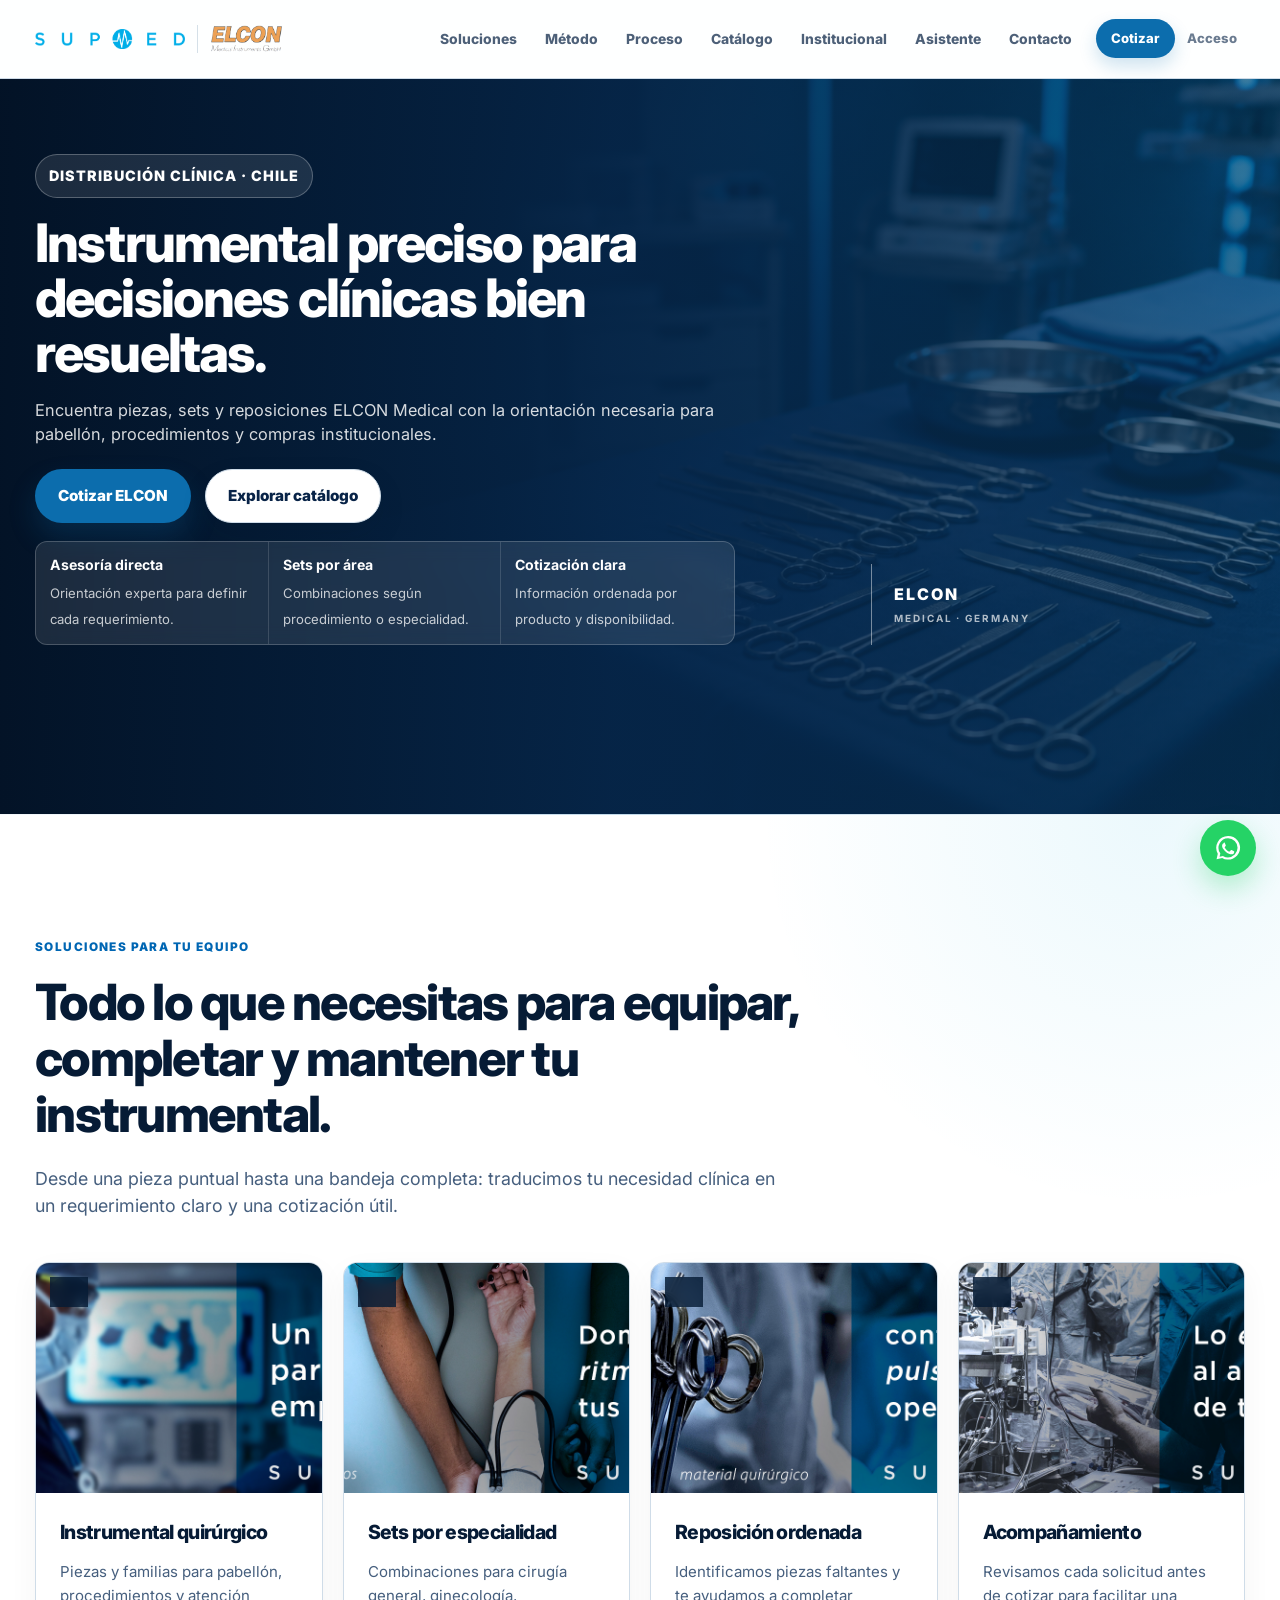
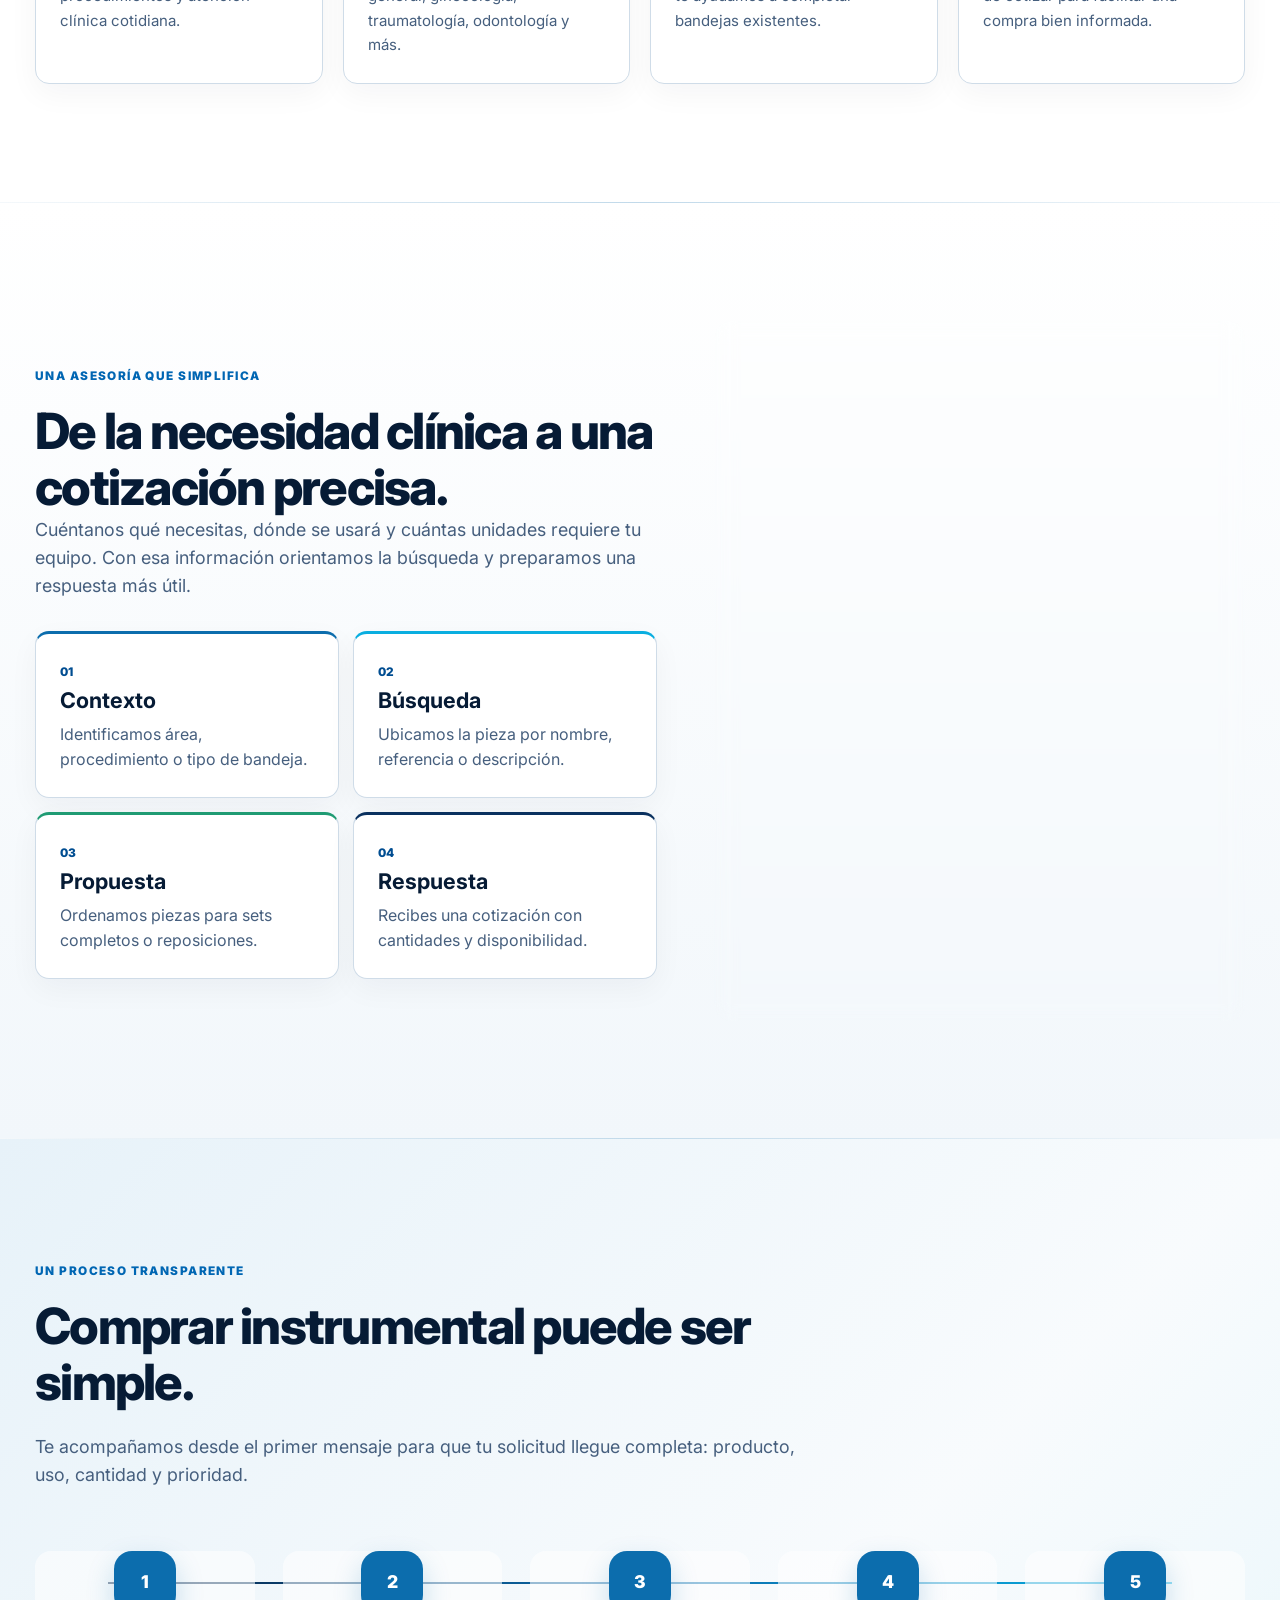
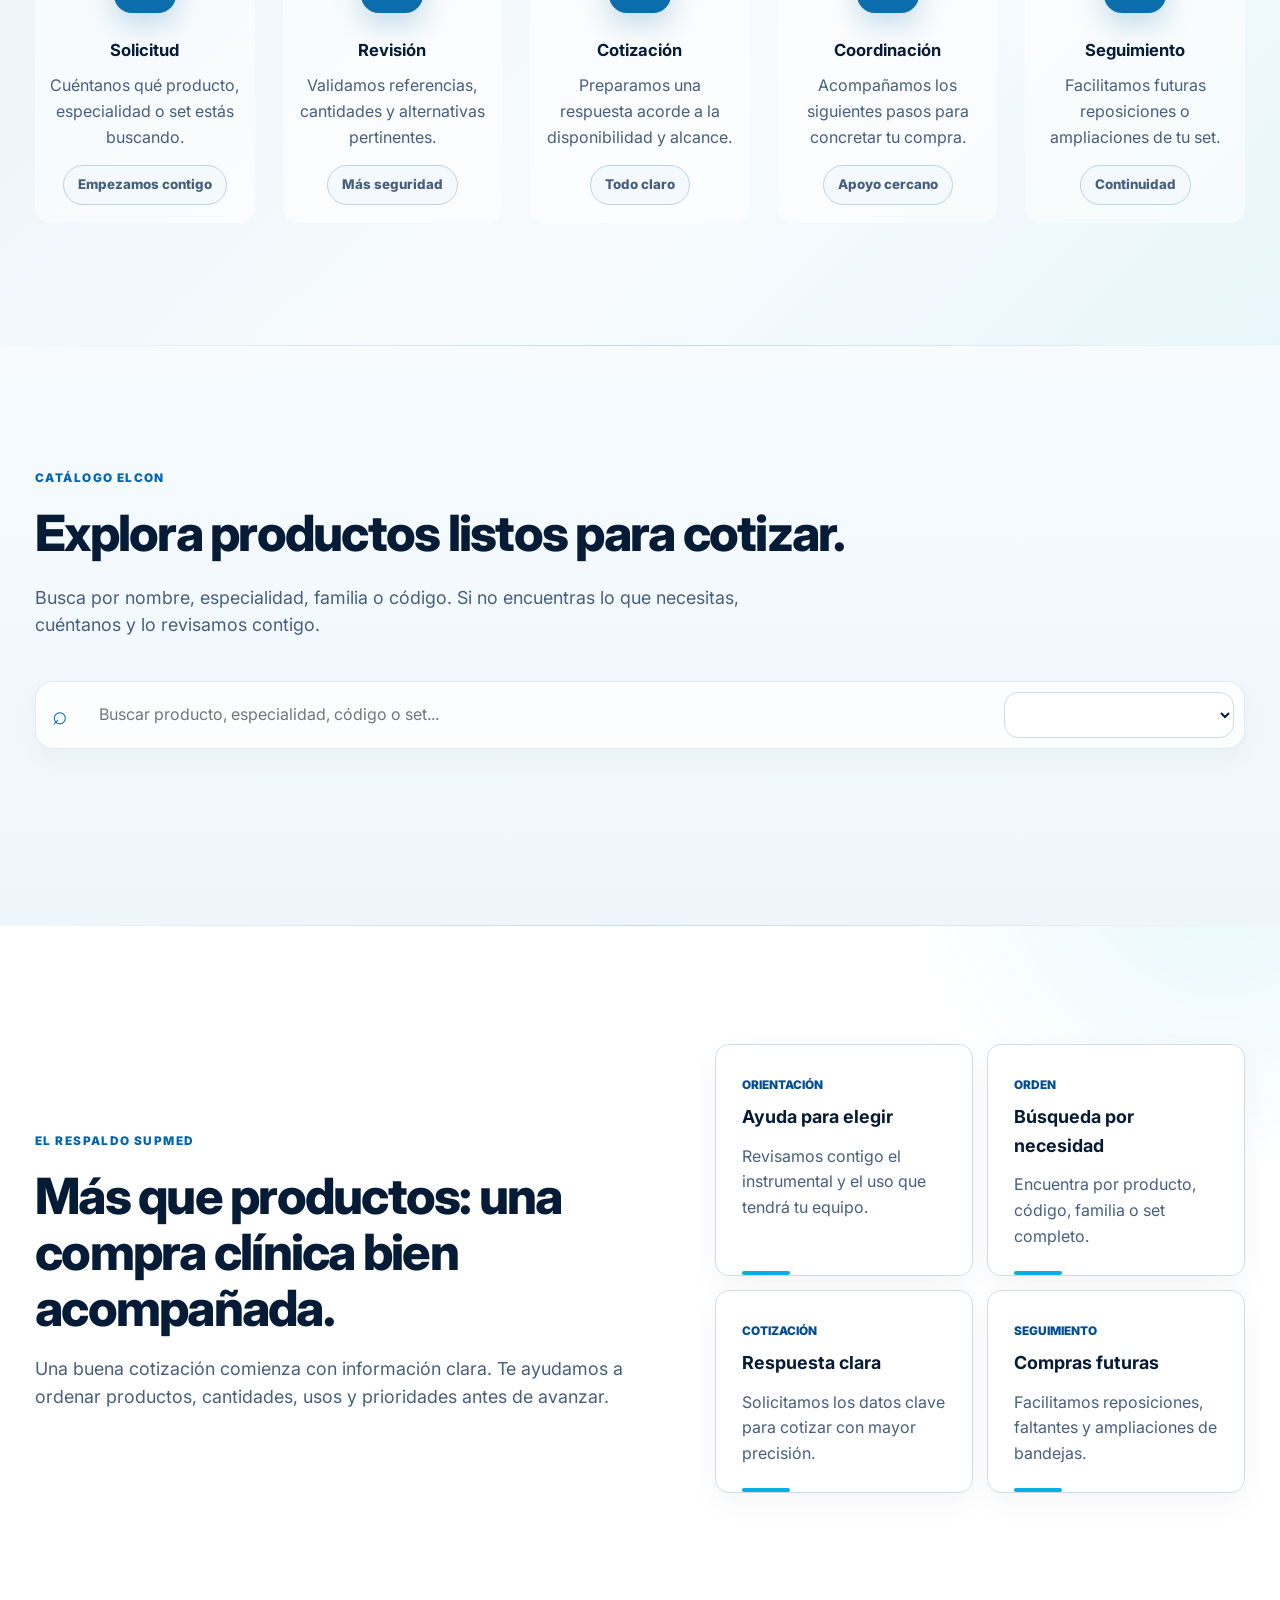
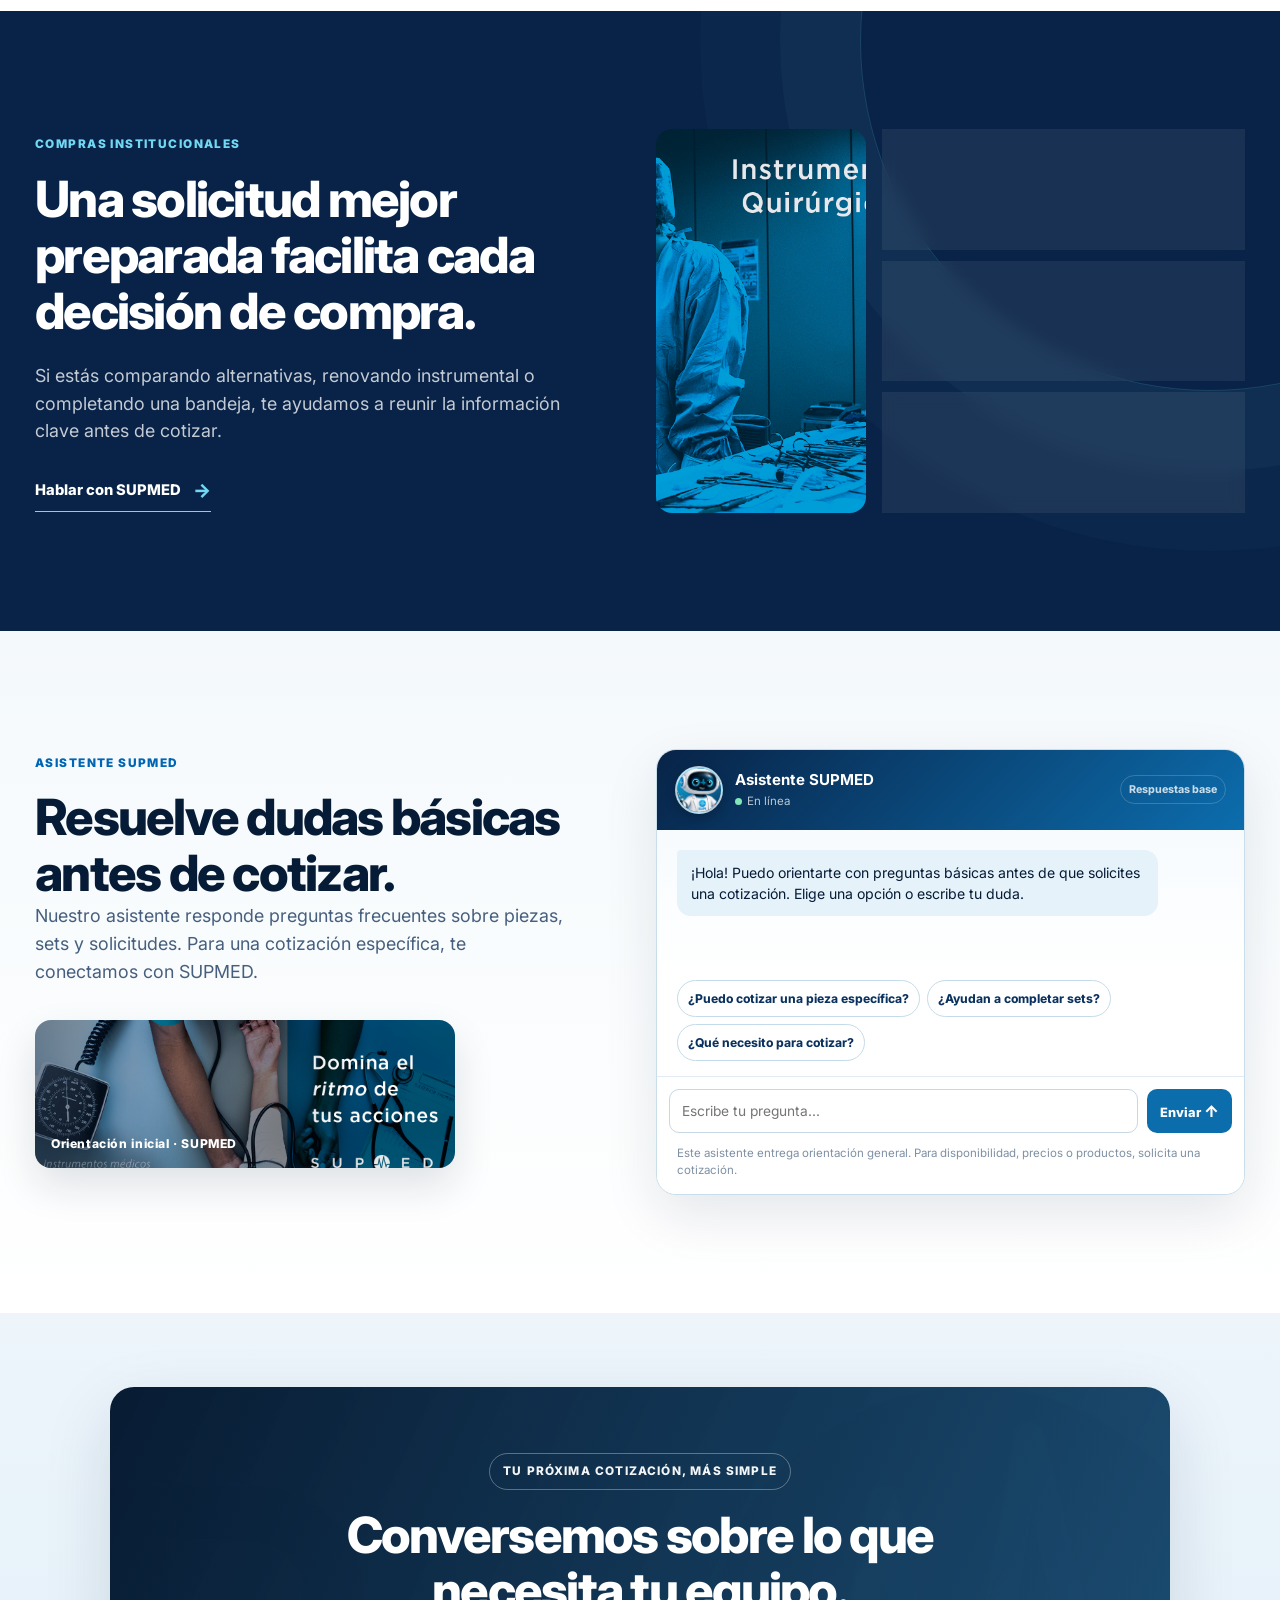
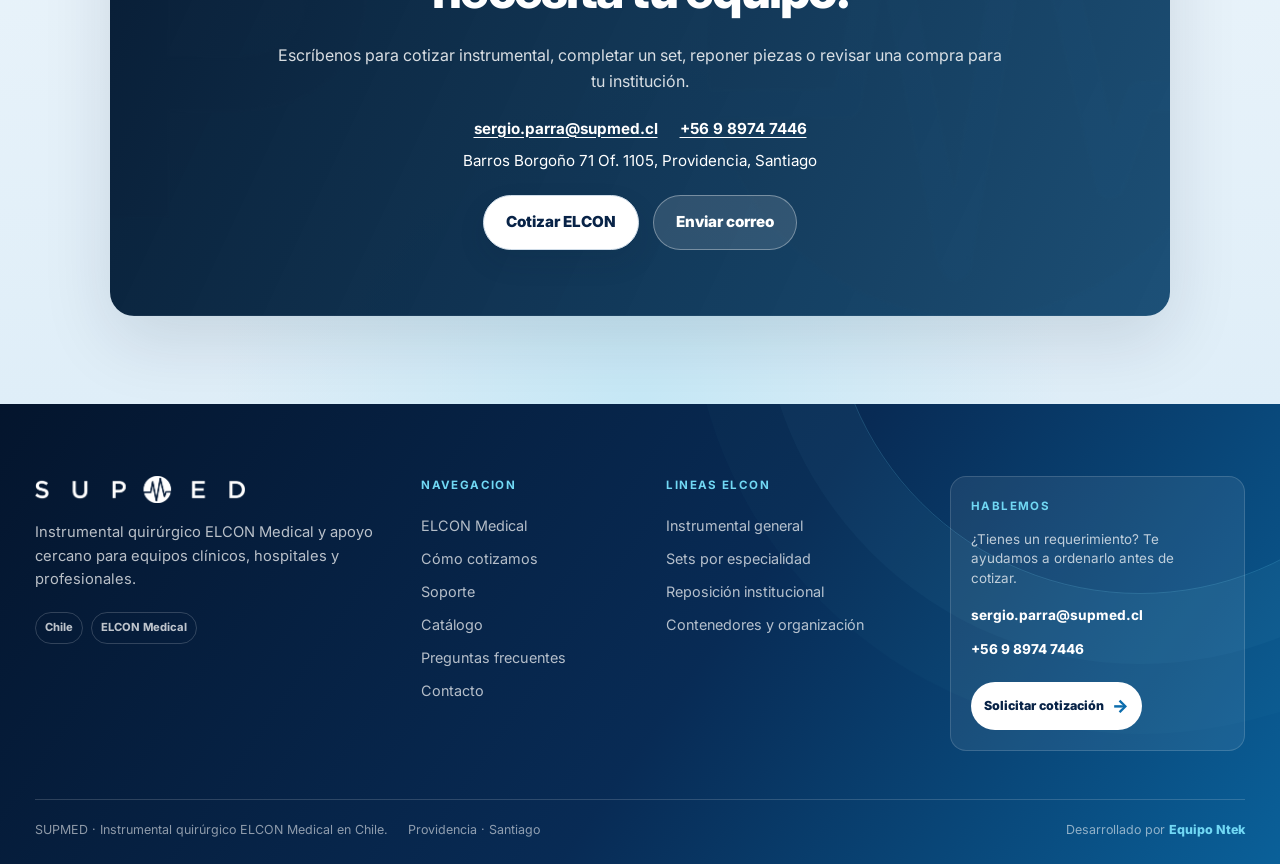
==== commit 217a8fa6: "fix details" ====
--- a/index.html
+++ b/index.html
@@ -295,7 +295,9 @@
           </div>
           <div class="supmed-chat" aria-label="Chat de preguntas frecuentes">
             <div class="chat-head">
-              <div class="chatbot-avatar" id="chatbot-mascot" aria-label="Mascota SUPMED pendiente de imagen">S</div>
+              <div class="chatbot-avatar" id="chatbot-mascot">
+                <img src="assets/supi.png" alt="SUPI, asistente virtual de SUPMED">
+              </div>
               <div><strong>Asistente SUPMED</strong><span><i></i> En línea</span></div>
               <span class="chat-status">Respuestas base</span>
             </div>
@@ -368,7 +370,11 @@
           <button type="button" class="footer-quote quote-trigger">Solicitar cotización <span aria-hidden="true">→</span></button>
         </div>
       </div>
-      <div class="container footer-bottom"><span>SUPMED · Instrumental quirúrgico ELCON Medical en Chile.</span><span>Providencia · Santiago</span></div>
+      <div class="container footer-bottom">
+        <span>SUPMED · Instrumental quirúrgico ELCON Medical en Chile.</span>
+        <span>Providencia · Santiago</span>
+        <span class="footer-credit">Desarrollado por <a href="https://ntek.cl" target="_blank" rel="noopener noreferrer">Equipo Ntek</a></span>
+      </div>
     </footer>
 
     <a class="floating-quote" href="https://wa.me/56989747446?text=Hola%20SUPMED%2C%20quiero%20cotizar%20instrumental%20ELCON%20Medical." target="_blank" rel="noopener" aria-label="Contactar por WhatsApp al +56 9 8974 7446">
--- a/styles.css
+++ b/styles.css
@@ -570,7 +570,8 @@
 .faq-visual span { position: absolute; z-index: 1; bottom: 14px; left: 16px; color: #fff; font-size: .76rem; font-weight: 800; letter-spacing: .05em; }
 .supmed-chat { overflow: hidden; border: 1px solid #c9ddea; border-radius: 20px; background: #fff; box-shadow: 0 20px 54px rgba(6,27,53,.1); }
 .chat-head { display: flex; align-items: center; gap: 12px; padding: 16px 18px; color: #fff; background: linear-gradient(135deg, #082347, #0c6dad); }
-.chatbot-avatar { display: grid; place-items: center; flex: 0 0 auto; width: 44px; height: 44px; border: 2px solid rgba(255,255,255,.52); border-radius: 50%; color: #fff; background: linear-gradient(145deg, #0bb7e6, #0a315f); font-size: 1.1rem; font-weight: 850; }
+.chatbot-avatar { position: relative; flex: 0 0 auto; width: 48px; height: 48px; overflow: hidden; border: 2px solid rgba(255,255,255,.7); border-radius: 50%; background: linear-gradient(145deg, #0bb7e6, #0a315f); box-shadow: 0 4px 12px rgba(0,0,0,.22); }
+.chatbot-avatar img { position: absolute; top: -8%; left: 50%; width: 168%; max-width: none; height: auto; transform: translateX(-50%); }
 .chat-head strong { display: block; font-size: .94rem; }
 .chat-head div > span { display: flex; align-items: center; gap: 5px; color: rgba(255,255,255,.72); font-size: .72rem; }
 .chat-head i { width: 7px; height: 7px; border-radius: 50%; background: #81e6b8; }
@@ -646,6 +647,9 @@
 .footer-quote { display: inline-flex; align-items: center; gap: 8px; margin-top: 16px; border: 0; border-radius: 999px; padding: 10px 13px; color: var(--brand-deep); background: #fff; cursor: pointer; font: inherit; font-size: .78rem; font-weight: 850; }
 .footer-quote span { color: var(--brand-mid); font-size: 1.1rem; }
 .footer-bottom { position: relative; z-index: 1; display: flex; justify-content: space-between; gap: 20px; margin-top: 48px; padding-top: 20px; border-top: 1px solid rgba(255,255,255,.16); color: rgba(255,255,255,.55); font-size: .78rem; }
+.footer-credit { margin-left: auto; }
+.site-footer .footer-credit a { display: inline; padding: 0; color: #71d8f4; font: inherit; font-weight: 800; }
+.site-footer .footer-credit a:hover { color: #fff; transform: none; }
 .floating-quote {
   position: fixed;
   right: 24px;
@@ -820,6 +824,7 @@
   .context-grid, .grid-products, .metric-grid, .footer-grid, .sector-list { grid-template-columns: 1fr; }
   .brand-partner, .brand-divider { display: none; }
   .footer-bottom { align-items: flex-start; flex-direction: column; gap: 6px; margin-top: 34px; }
+  .footer-credit { margin-left: 0; }
   .clinical-shot { min-height: 420px; }
   .manual-panel img { height: 360px; }
   .institutional-aside { grid-template-columns: 1fr; }
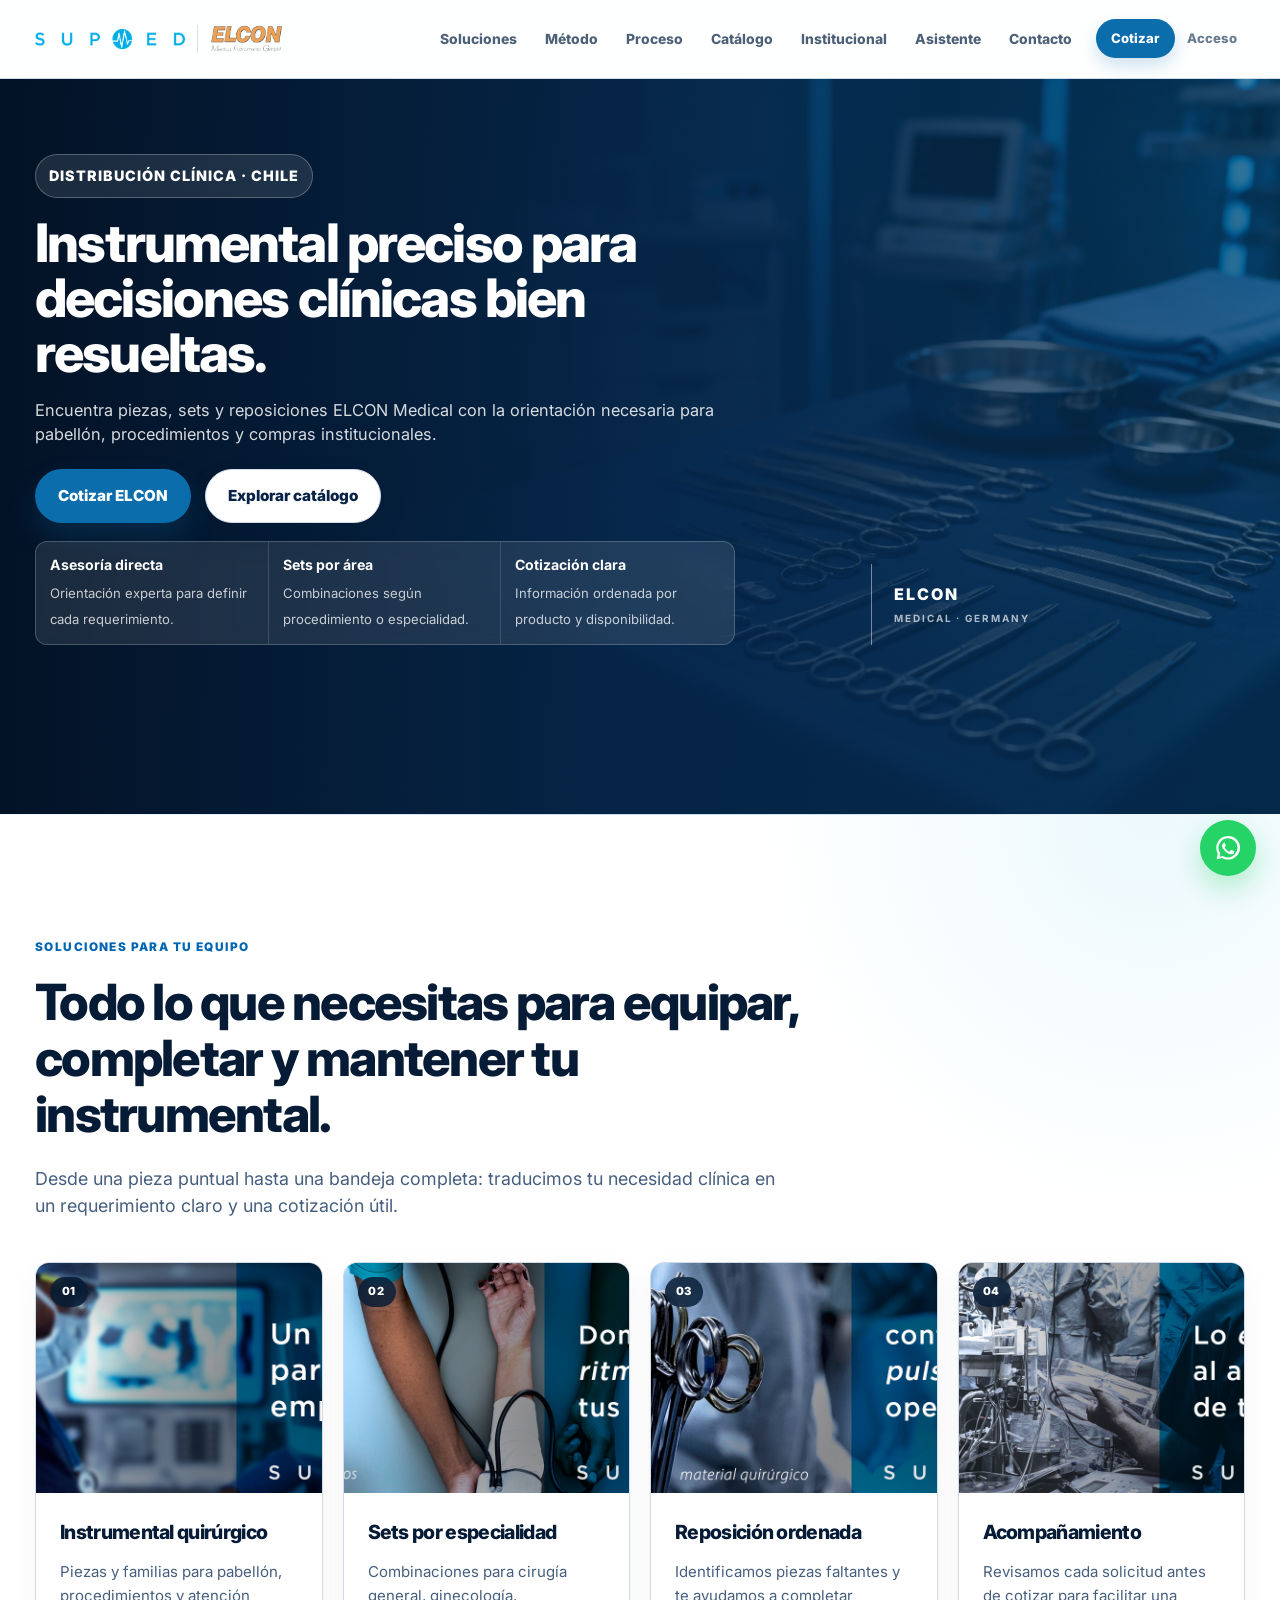
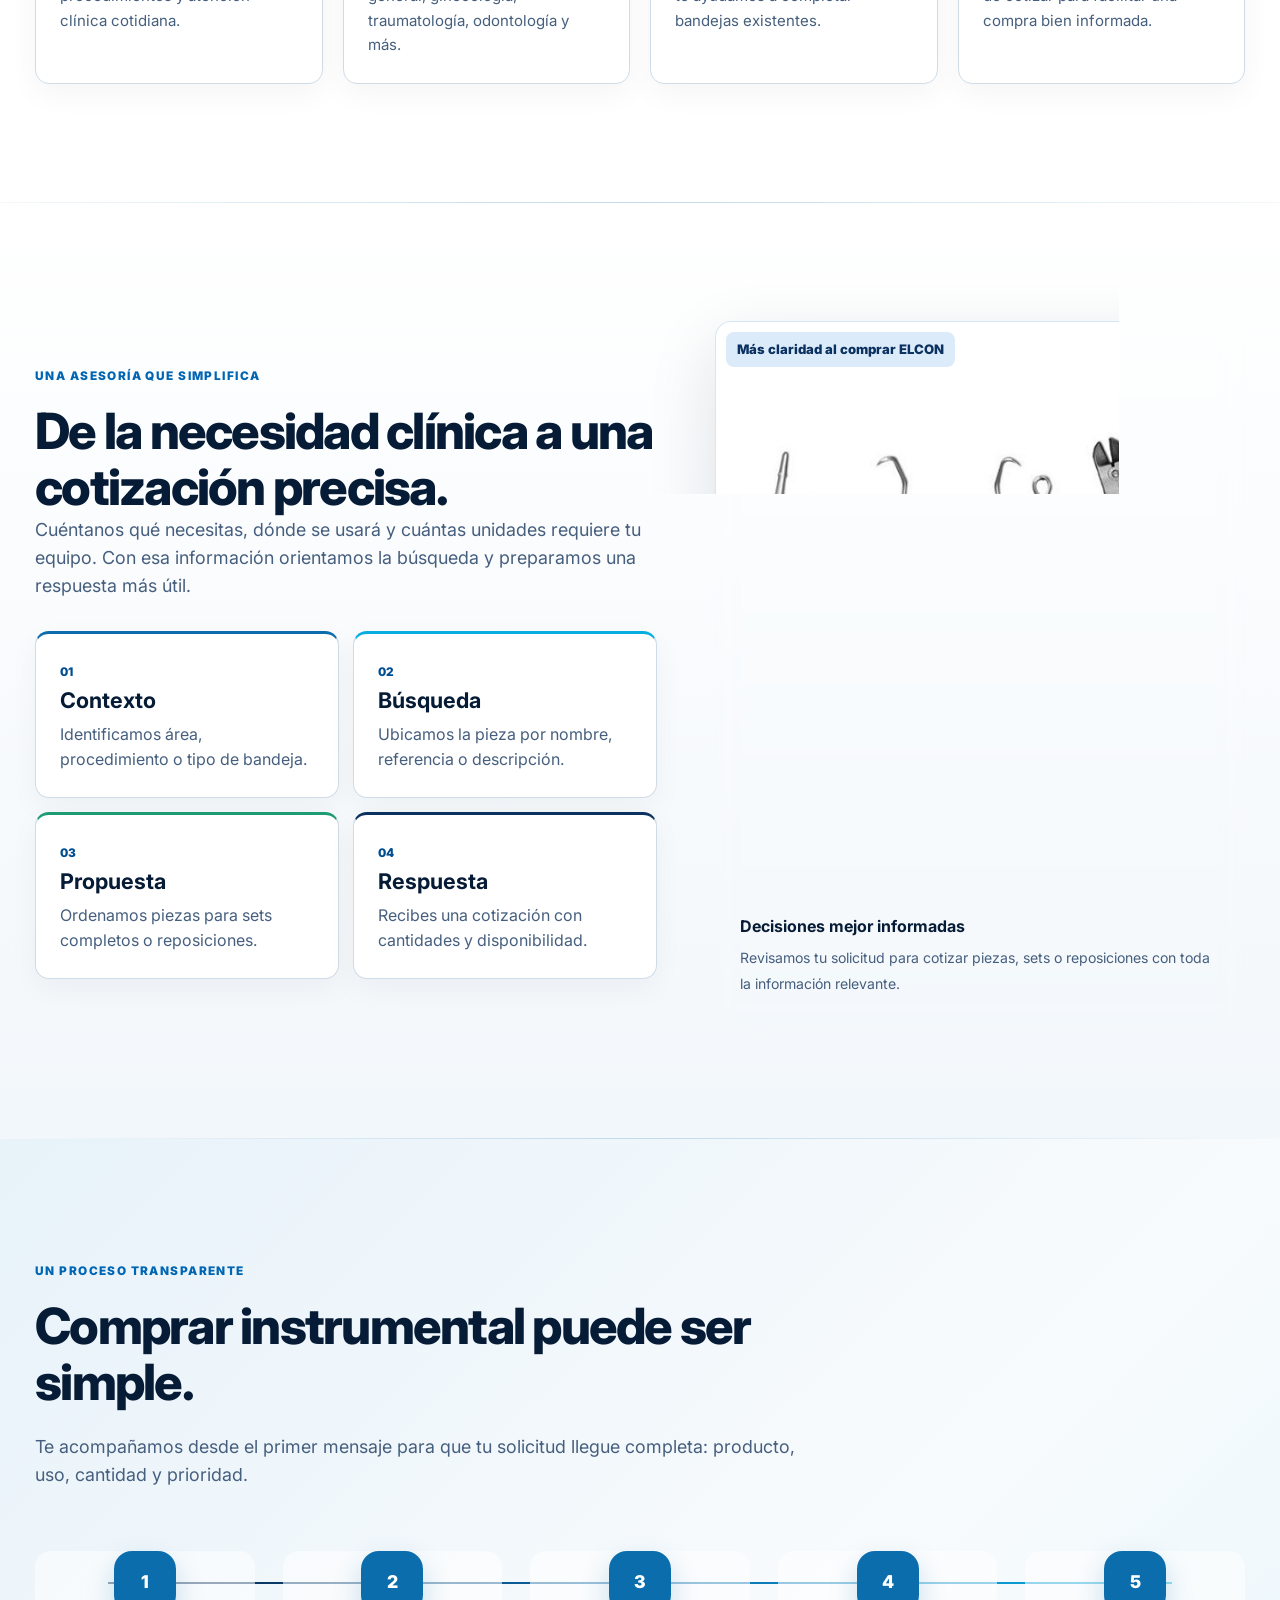
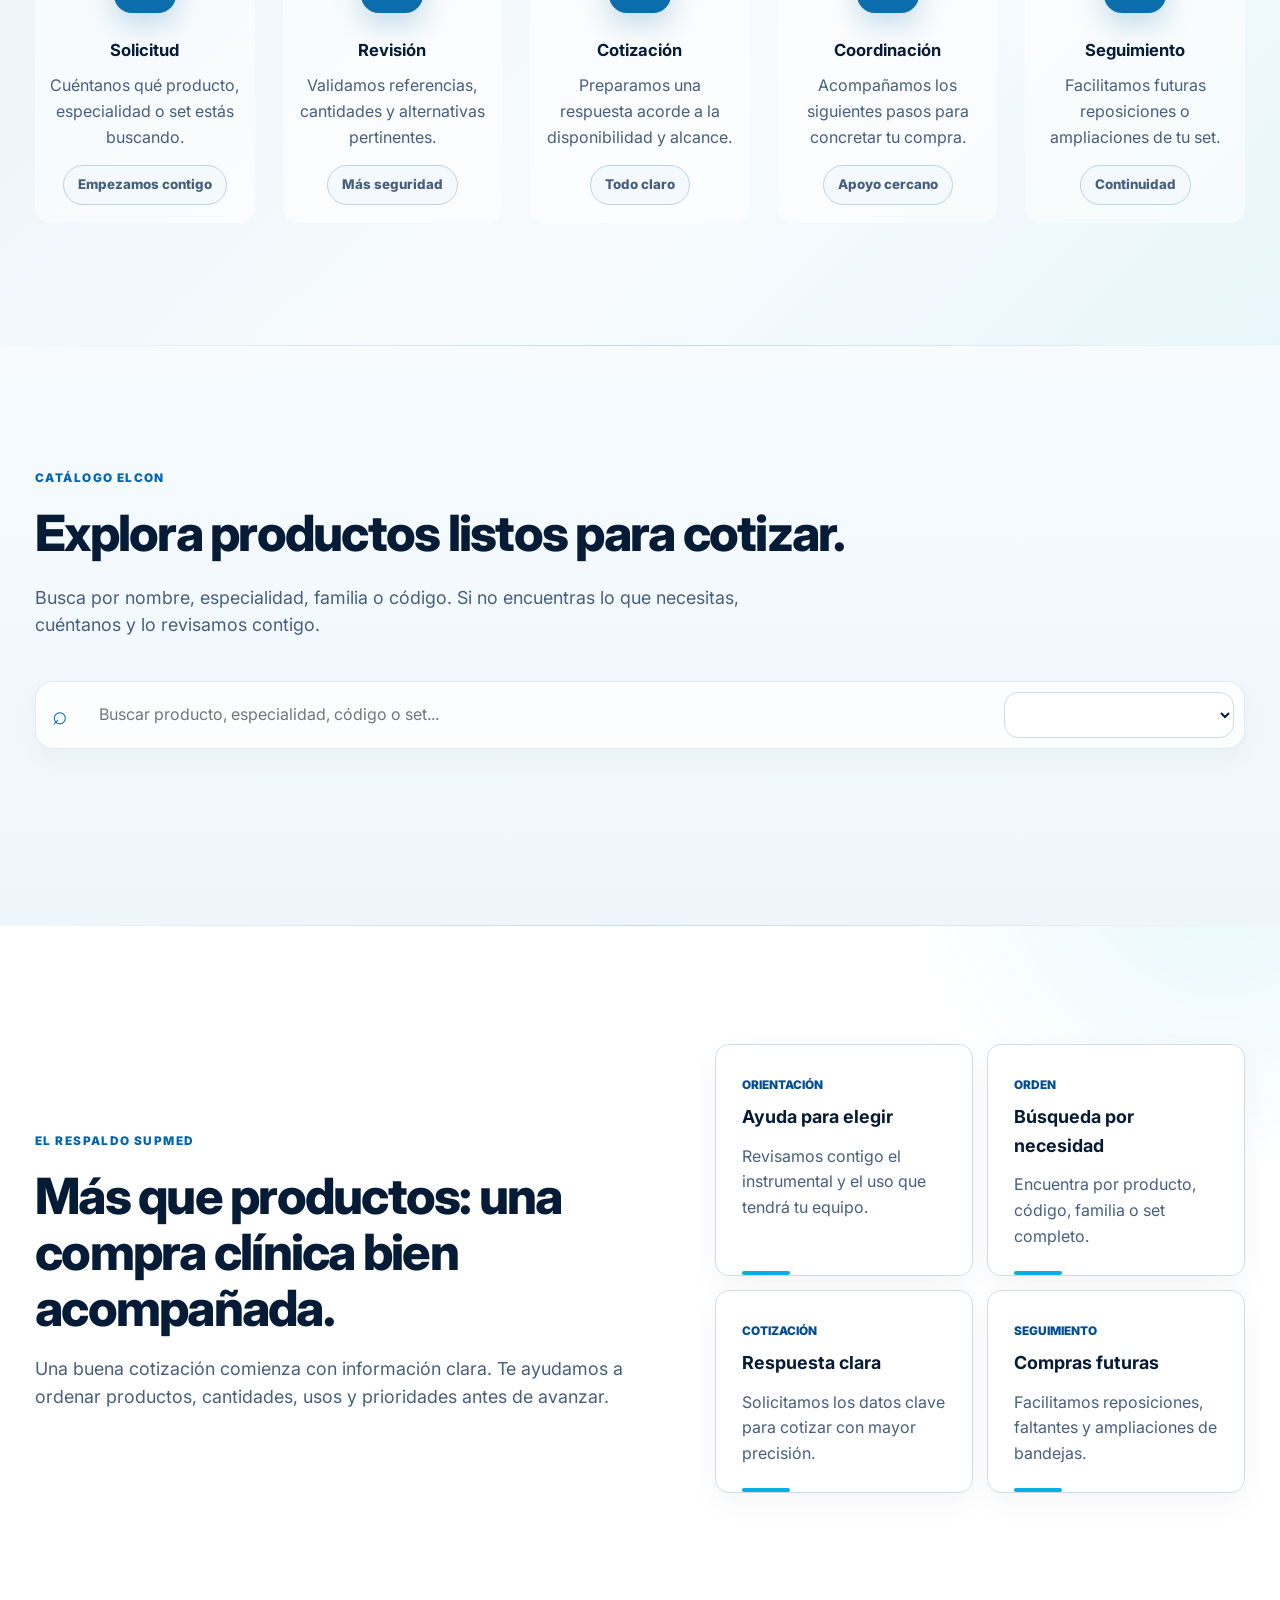
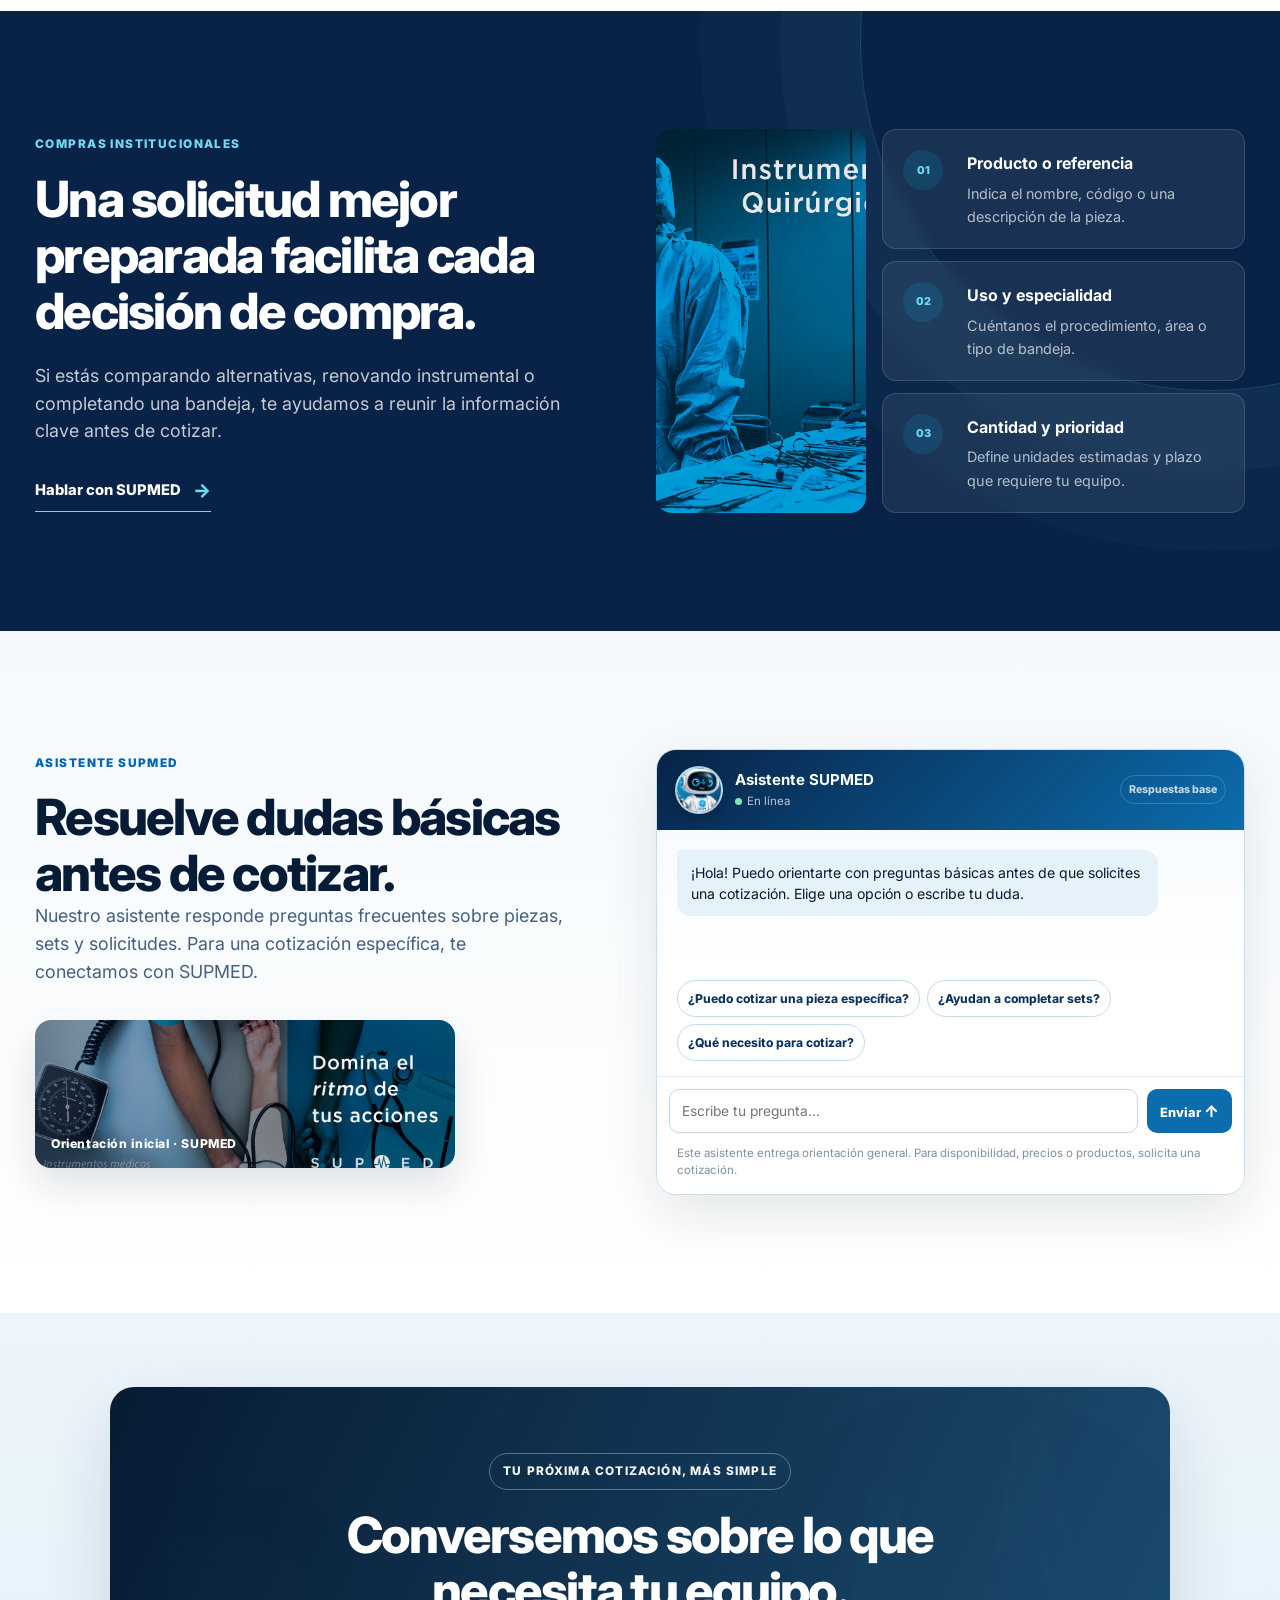
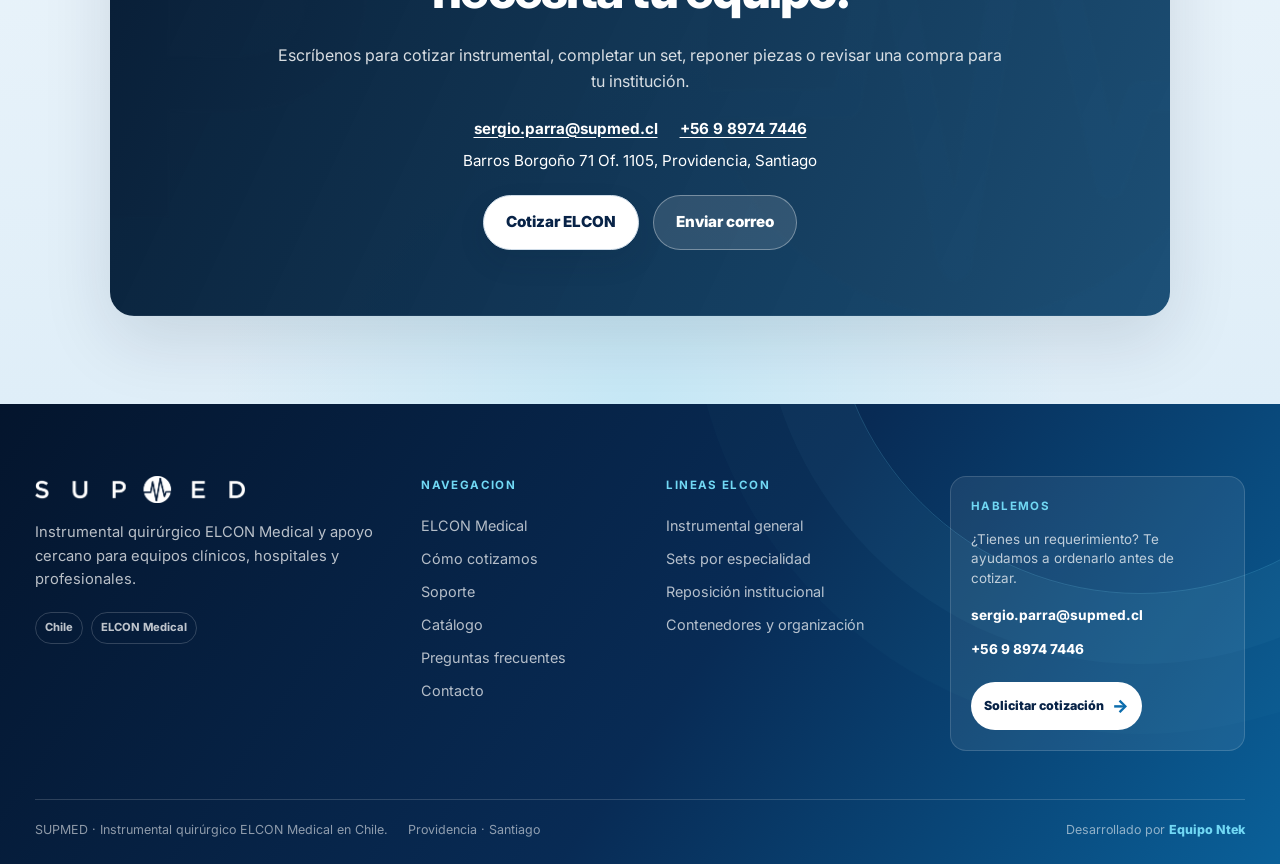
==== commit 530ad4dd: "fix wsp" ====
--- a/index.html
+++ b/index.html
@@ -404,7 +404,7 @@
             <div class="field"><label>Correo *</label><input name="email" type="email" required></div>
             <div class="field"><label>Producto o especialidad de interes</label><input id="quote-interest" name="interest"></div>
             <div class="field"><label>Mensaje</label><textarea name="message" placeholder="Cuentanos que producto buscas, cantidad aproximada, uso o plazo requerido..."></textarea></div>
-            <button type="submit" class="btn btn-primary">Enviar por correo</button>
+            <button type="submit" class="btn btn-primary">Enviar por WhatsApp</button>
           </form>
         </div>
       </div>
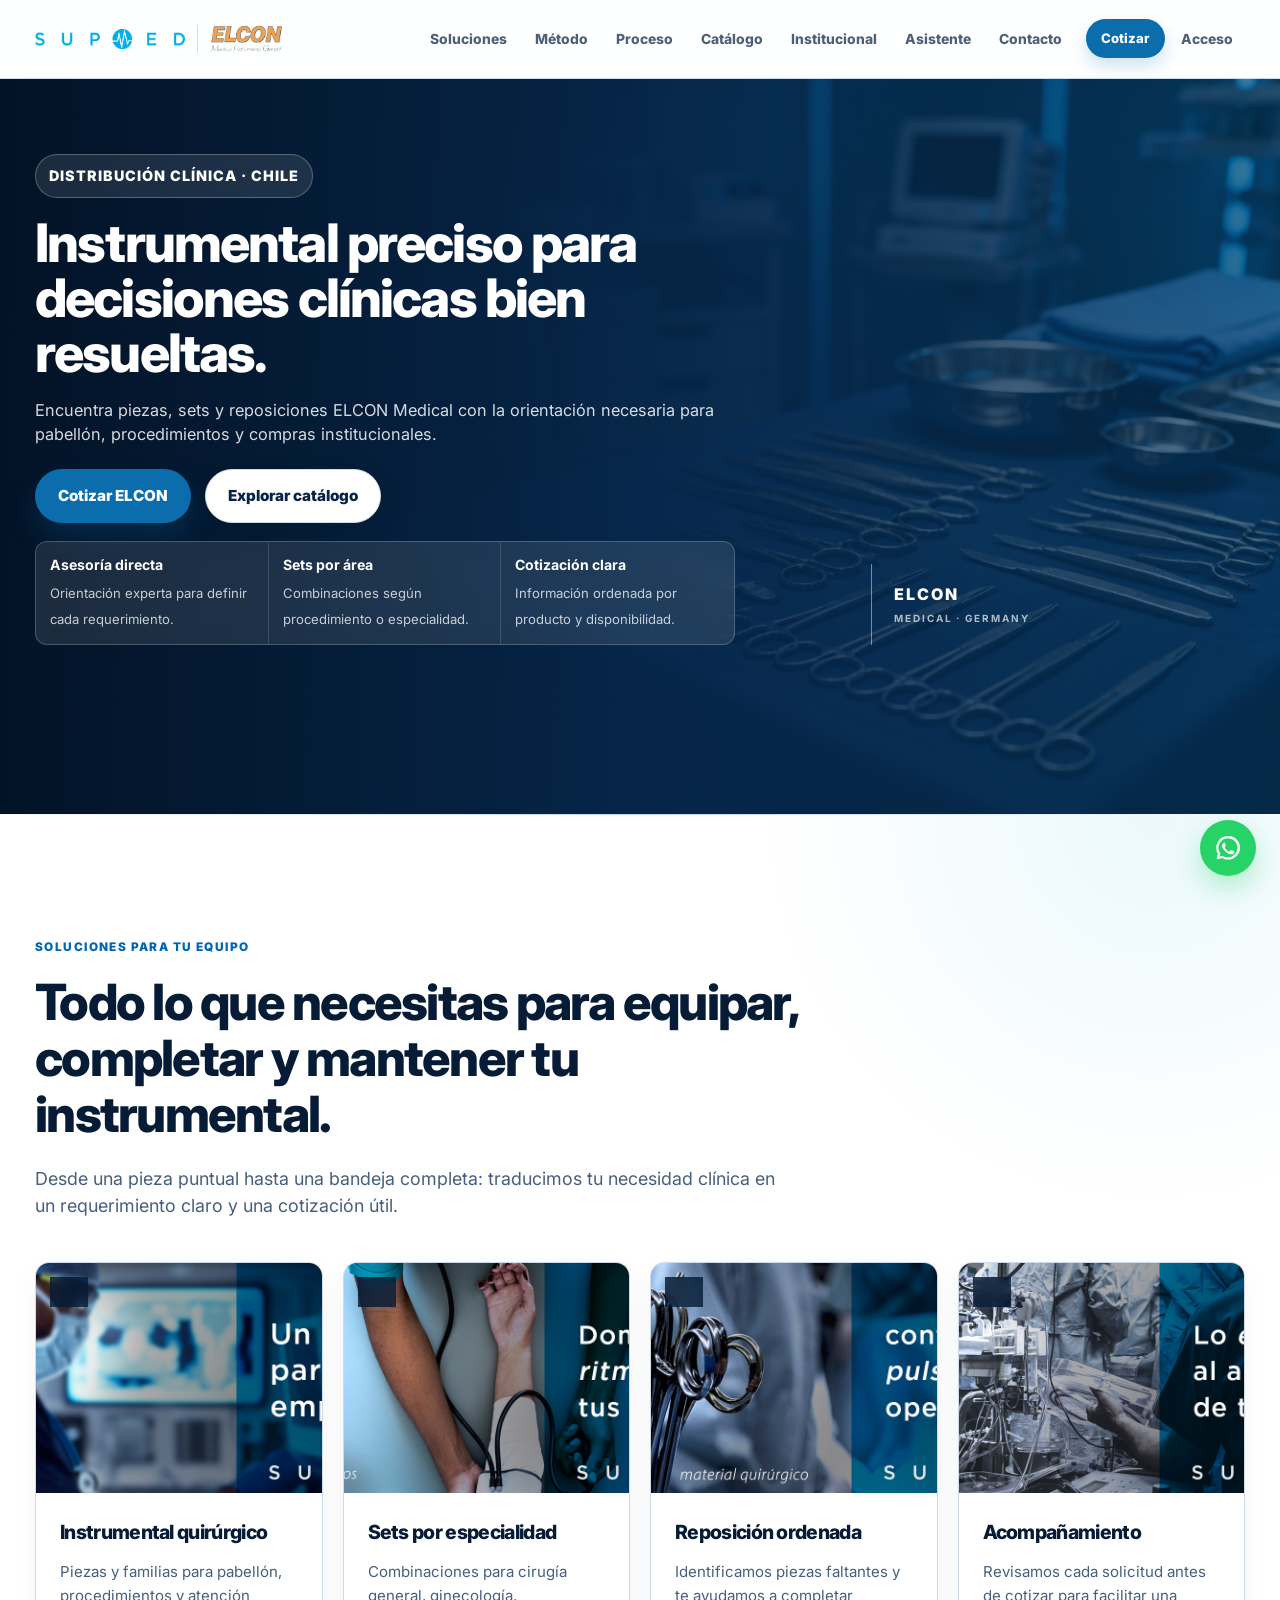
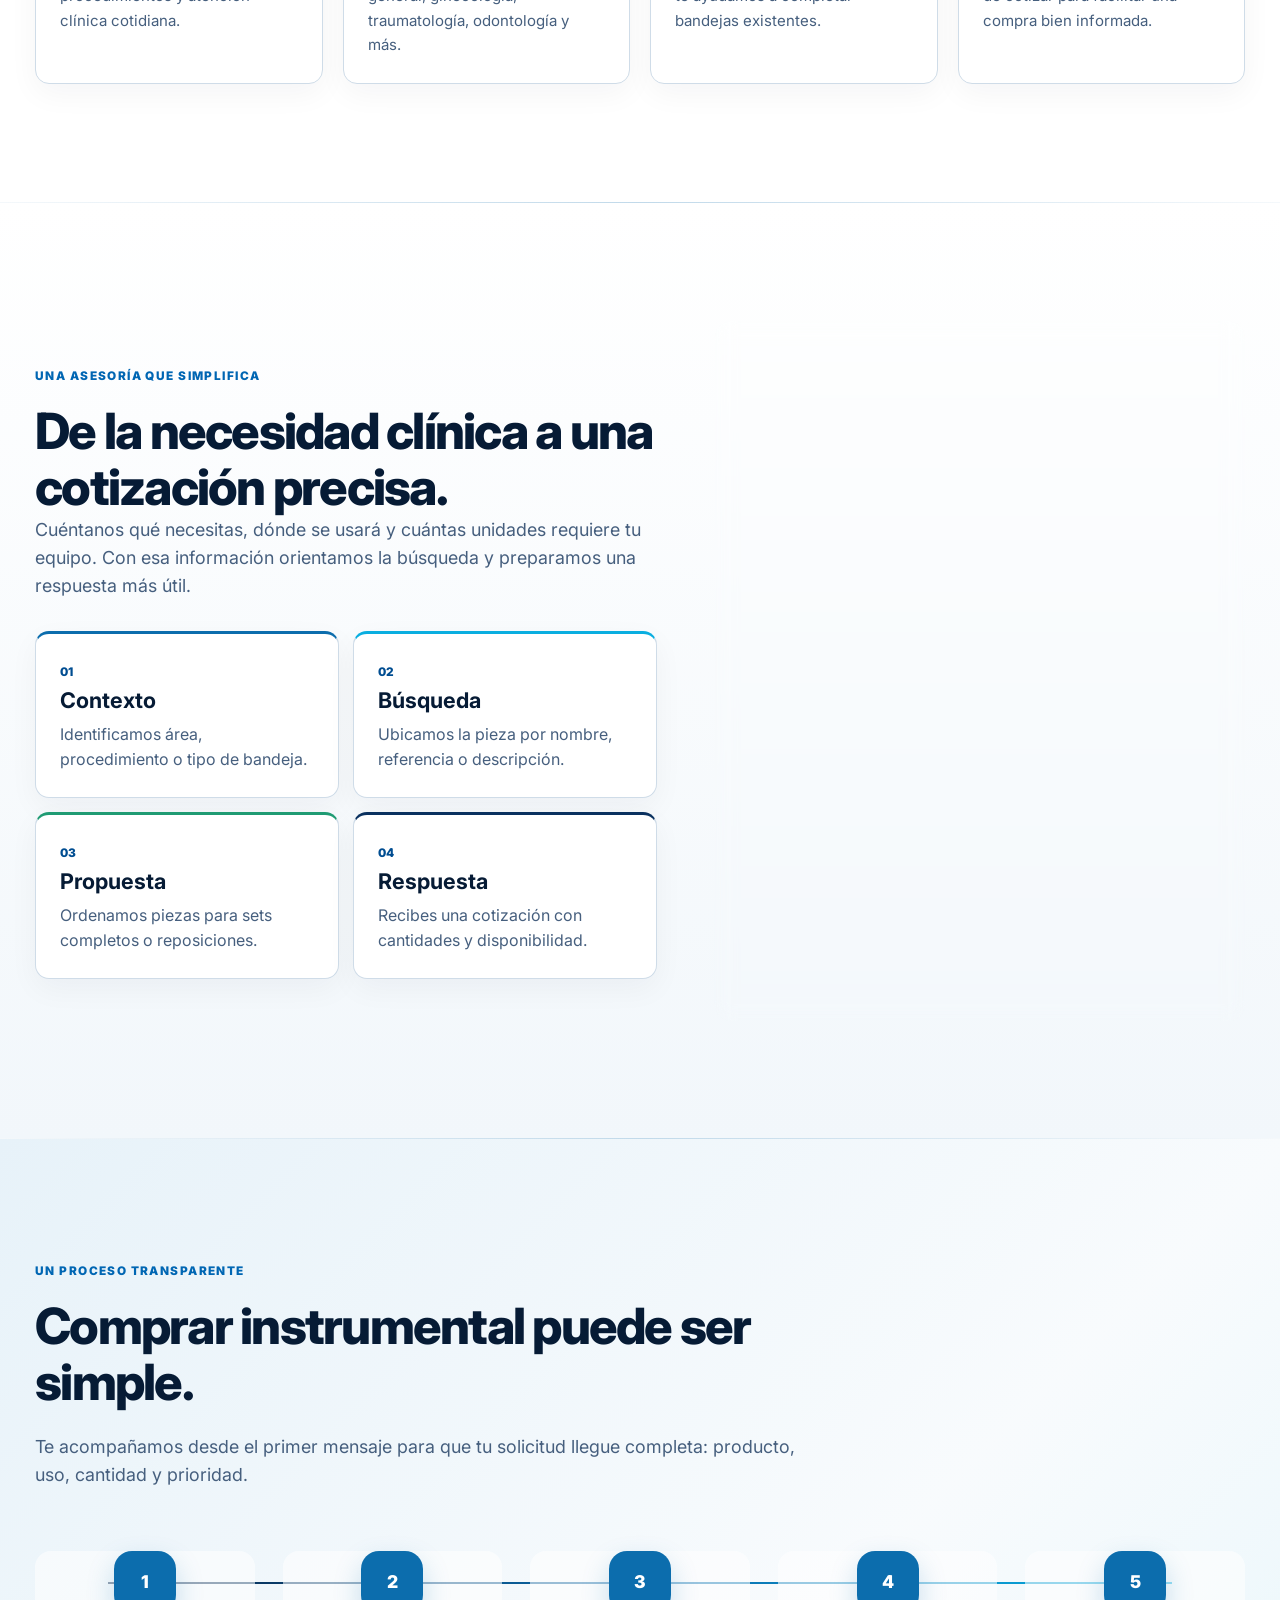
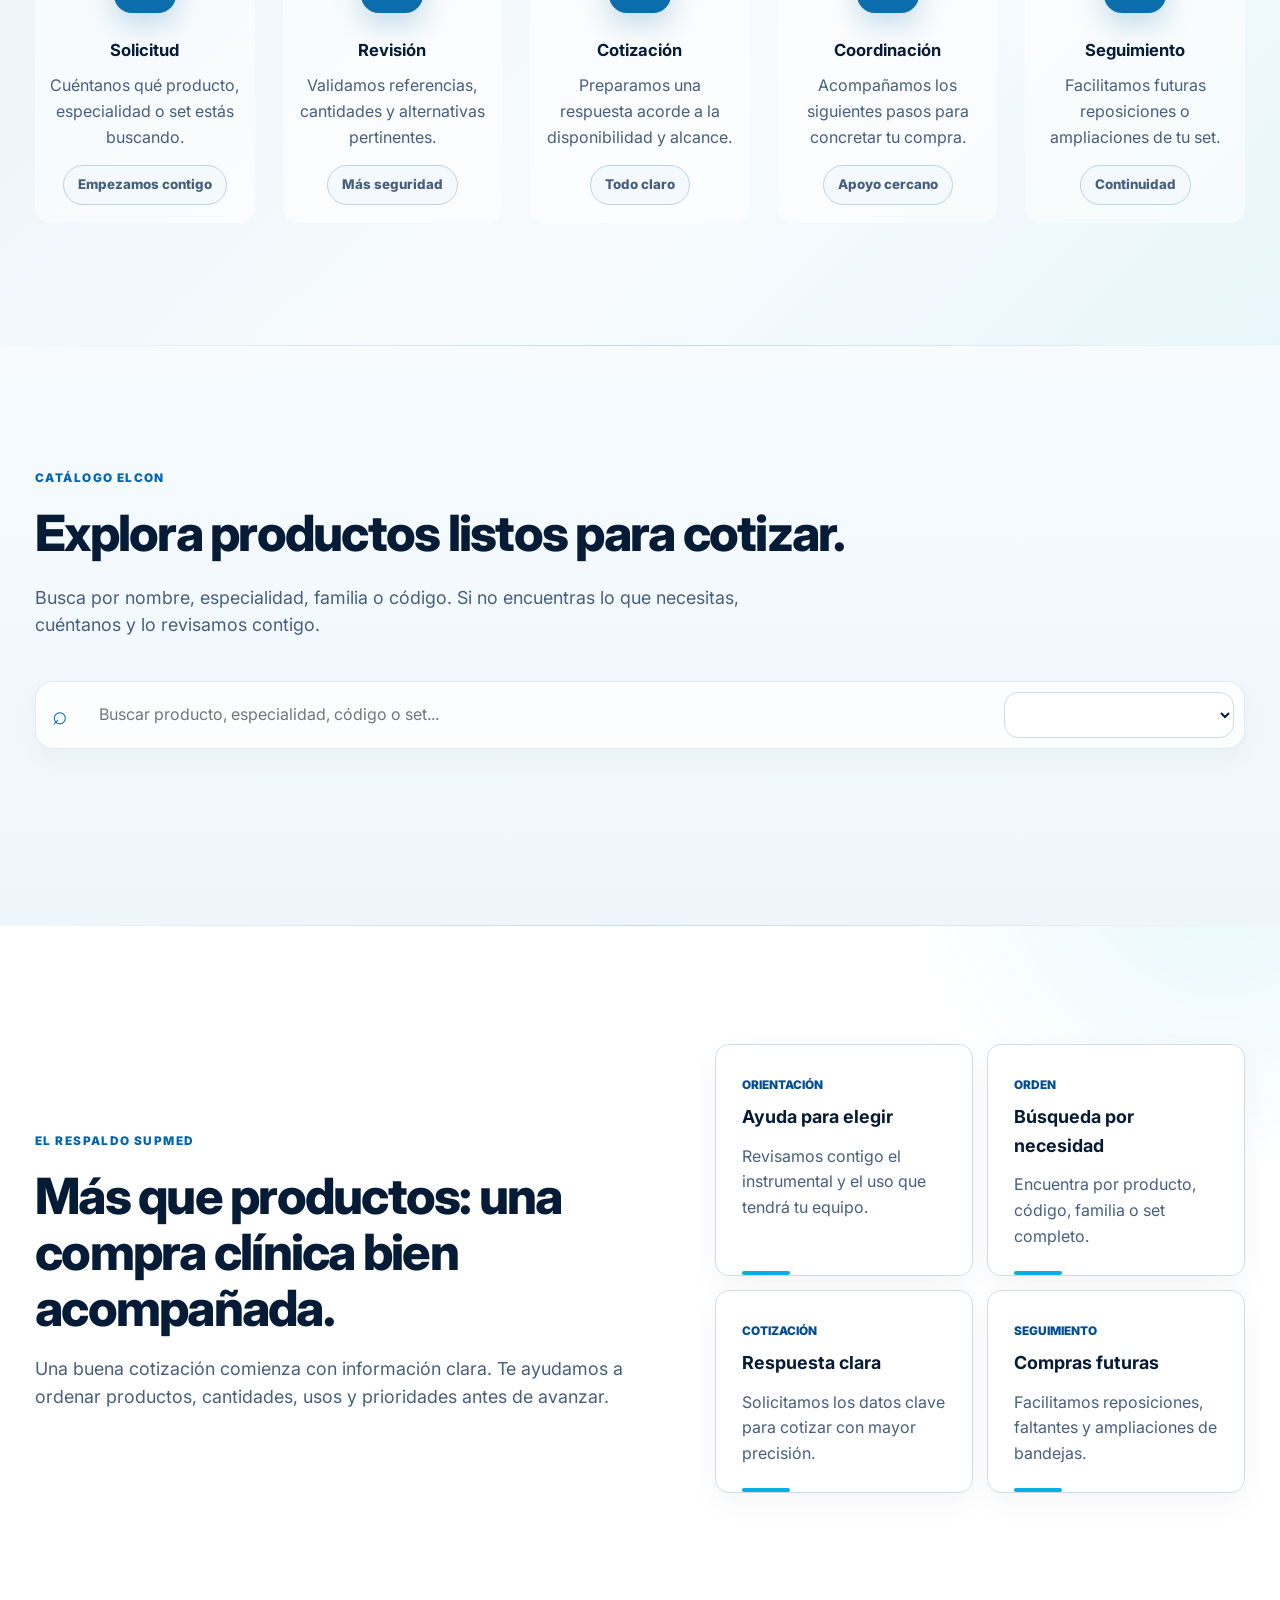
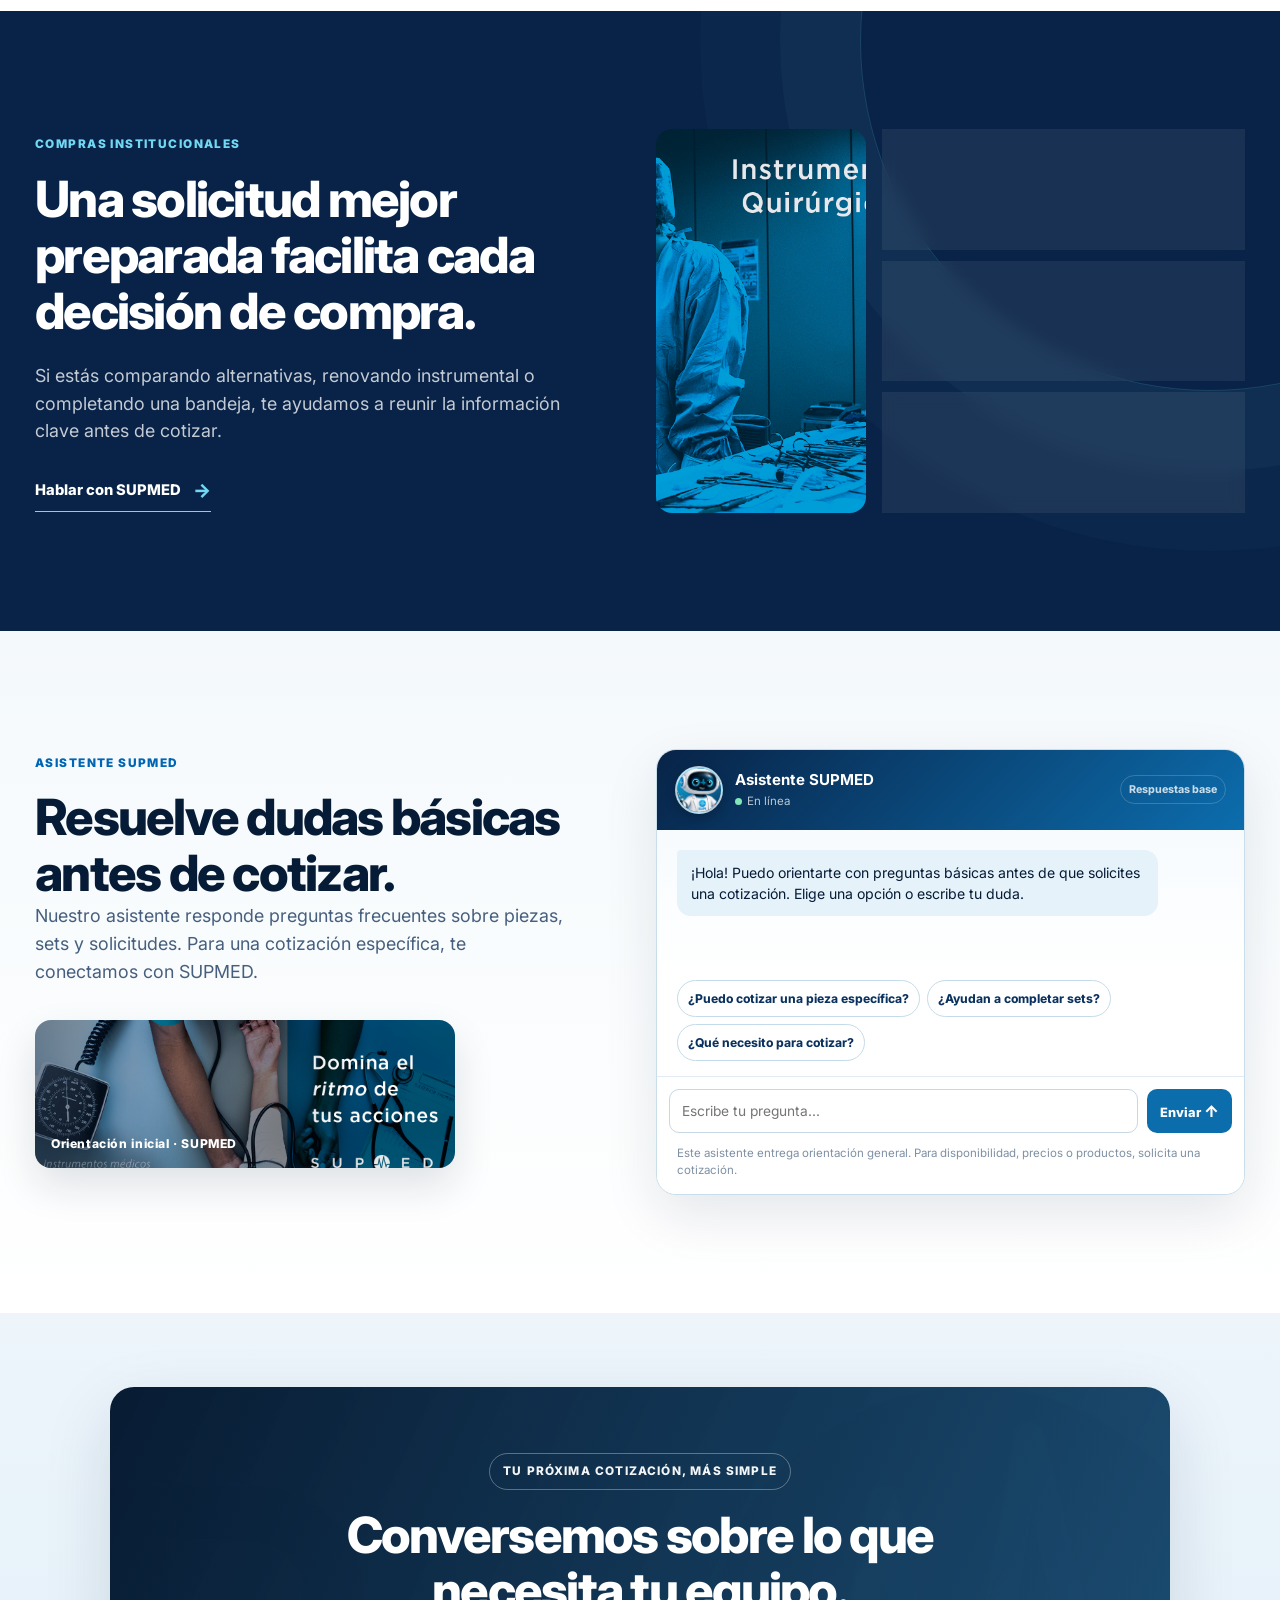
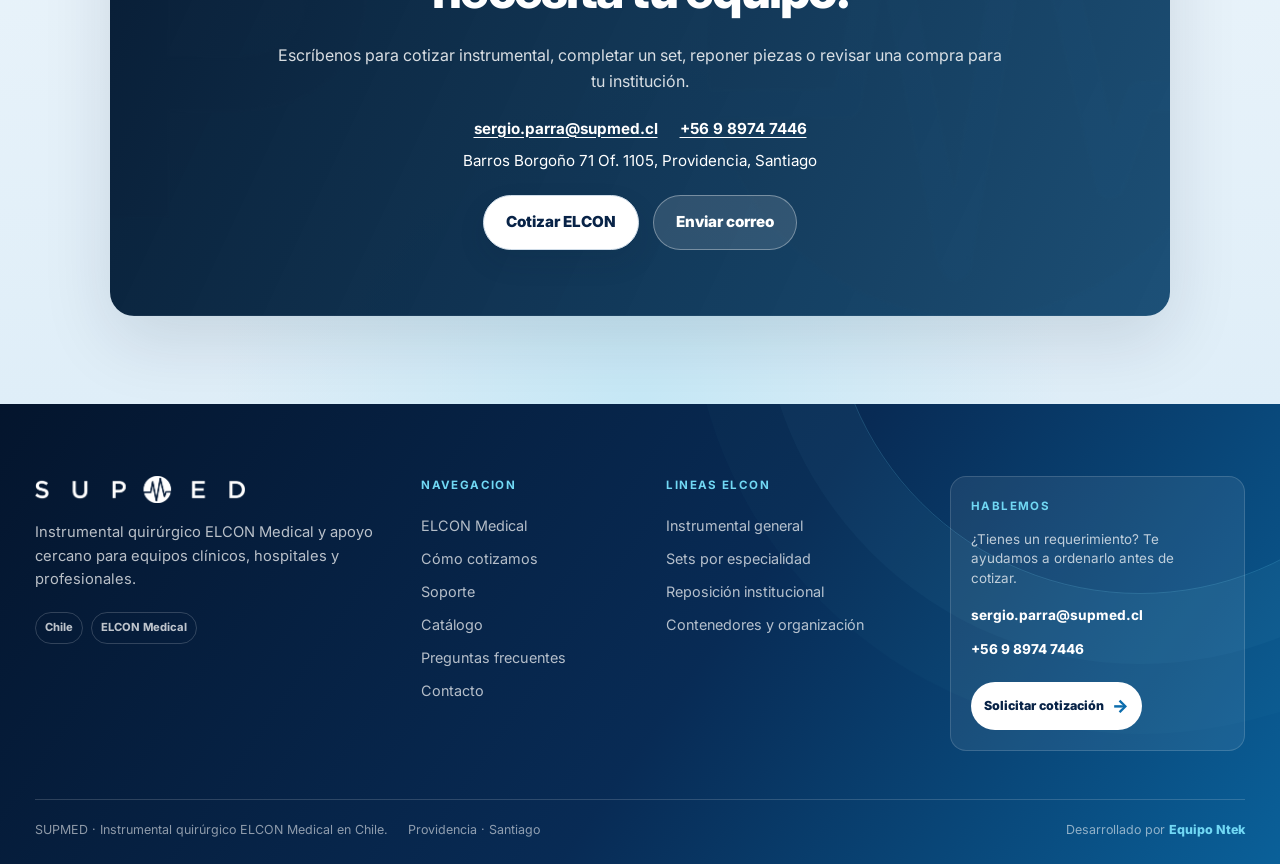
==== commit f353066a: "add dashbioard" ====
--- a/index.html
+++ b/index.html
@@ -95,8 +95,7 @@
           <a href="#preguntas">Asistente</a>
           <a href="#contacto">Contacto</a>
           <button type="button" class="nav-quote quote-trigger">Cotizar</button>
-          <button id="auth-button" class="nav-access" type="button">Acceso</button>
-          <button id="logout-button" class="nav-access hidden" type="button">Salir</button>
+          <a class="nav-access" href="admin.html">Acceso</a>
         </nav>
       </div>
     </header>
@@ -228,13 +227,6 @@
             <h2>Explora productos listos para cotizar.</h2>
             <p class="lead">Busca por nombre, especialidad, familia o código. Si no encuentras lo que necesitas, cuéntanos y lo revisamos contigo.</p>
           </div>
-          <div id="admin-catalog-tools" class="admin-catalog-tools hidden">
-            <div>
-              <strong>Panel de productos</strong>
-              <span id="admin-user-label">Acceso activo</span>
-            </div>
-            <button id="add-product-button" class="btn btn-primary btn-sm" type="button">Agregar producto</button>
-          </div>
           <div class="catalog-toolbar">
             <span class="search-icon" aria-hidden="true">⌕</span>
             <input id="filter-search" type="search" placeholder="Buscar producto, especialidad, código o set...">
@@ -404,7 +396,7 @@
             <div class="field"><label>Correo *</label><input name="email" type="email" required></div>
             <div class="field"><label>Producto o especialidad de interes</label><input id="quote-interest" name="interest"></div>
             <div class="field"><label>Mensaje</label><textarea name="message" placeholder="Cuentanos que producto buscas, cantidad aproximada, uso o plazo requerido..."></textarea></div>
-            <button type="submit" class="btn btn-primary">Enviar por WhatsApp</button>
+            <button type="submit" class="btn btn-primary">Enviar solicitud</button>
           </form>
         </div>
       </div>
@@ -418,70 +410,7 @@
         </div>
         <div class="modal-body"></div>
         <div class="modal-foot">
-          <button id="product-modal-quote" type="button" class="btn btn-primary">Cotizar por WhatsApp</button>
-        </div>
-      </div>
-    </div>
-
-    <div id="login-modal" class="modal-backdrop" role="dialog" aria-modal="true" aria-label="Acceso privado">
-      <div class="modal modal-sm">
-        <div class="modal-head">
-          <h3>Acceso privado</h3>
-          <button class="close-x" type="button" data-close="login-modal" aria-label="Cerrar">&times;</button>
-        </div>
-        <div class="modal-body">
-          <p class="modal-note">Ingresa con tu correo y contrasena para gestionar los productos del catalogo.</p>
-          <form id="login-form" class="quote-form">
-            <div class="field"><label>Correo *</label><input name="email" type="email" autocomplete="email" required></div>
-            <div class="field"><label>Contrasena *</label><input name="password" type="password" autocomplete="current-password" required></div>
-            <button type="submit" class="btn btn-primary">Ingresar</button>
-          </form>
-        </div>
-      </div>
-    </div>
-
-    <div id="product-editor-modal" class="modal-backdrop" role="dialog" aria-modal="true" aria-label="Editor de producto">
-      <div class="modal">
-        <div class="modal-head">
-          <h3 id="product-editor-title">Agregar producto</h3>
-          <button class="close-x" type="button" data-close="product-editor-modal" aria-label="Cerrar">&times;</button>
-        </div>
-        <div class="modal-body">
-          <form id="product-form" class="quote-form">
-            <input type="hidden" name="id">
-            <div class="row-2">
-              <div class="field"><label>Nombre *</label><input name="name" required></div>
-              <div class="field"><label>Referencia *</label><input name="reference" required></div>
-            </div>
-            <div class="row-2">
-              <div class="field"><label>Categoria *</label><select id="product-category-input" name="categoryId" required></select></div>
-              <div class="field"><label>Orden</label><input name="sortOrder" type="number" min="0" step="1" placeholder="0"></div>
-            </div>
-            <div class="field">
-              <label>Filtro del catalogo *</label>
-              <input name="filter" list="product-filter-options" required placeholder="Ej: Equipamiento o Instrumental">
-              <datalist id="product-filter-options"></datalist>
-              <small class="field-help">Este valor determina en que opcion del filtro publico aparece el producto.</small>
-            </div>
-            <div class="field">
-              <label>Imagen del producto</label>
-              <input name="image" type="file" accept="image/*">
-              <small id="product-current-image" class="field-help">Puedes subir una imagen JPG, PNG o WebP.</small>
-            </div>
-            <div class="field"><label>Resumen del producto *</label><input name="short" required></div>
-            <div class="field"><label>Detalle adicional</label><textarea name="long" placeholder="Agrega usos sugeridos, caracteristicas, condiciones o informacion relevante..."></textarea></div>
-            <label class="check-field"><input name="hasVariants" type="checkbox"> Este producto tiene variantes</label>
-            <div id="product-variants-field" class="field hidden">
-              <label>Variantes</label>
-              <textarea class="variants-input" name="variants" placeholder="Una por linea, por ejemplo:&#10;14 cm&#10;16 cm&#10;18 cm"></textarea>
-              <small class="field-help">Escribe una variante por linea. Tambien puedes separarlas con coma o punto y coma.</small>
-            </div>
-            <label class="check-field"><input name="featured" type="checkbox"> Mostrar como destacado</label>
-            <div class="modal-actions">
-              <button type="submit" class="btn btn-primary">Guardar producto</button>
-              <button type="button" class="btn btn-secondary" data-close="product-editor-modal">Cancelar</button>
-            </div>
-          </form>
+          <button id="product-modal-quote" type="button" class="btn btn-primary">Solicitar cotización</button>
         </div>
       </div>
     </div>
--- a/styles.css
+++ b/styles.css
@@ -418,6 +418,23 @@
 }
 .admin-catalog-tools strong { display: block; color: var(--brand-dark); }
 .admin-catalog-tools span { color: var(--ink-soft); font-size: .9rem; }
+.admin-quotes-panel {
+  margin: 0 0 24px;
+  padding: 20px;
+  border: 1px solid #bcd6e9;
+  border-radius: var(--radius);
+  background: #fff;
+}
+.admin-quotes-head { display: flex; align-items: center; justify-content: space-between; gap: 16px; margin-bottom: 16px; }
+.admin-quotes-head strong { display: block; color: var(--brand-dark); }
+.admin-quotes-head span { color: var(--ink-soft); font-size: .9rem; }
+.quote-requests-list { display: grid; gap: 12px; max-height: 640px; overflow: auto; padding-right: 4px; }
+.quote-request-card { padding: 16px; border: 1px solid var(--line); border-radius: 10px; background: var(--surface-soft); }
+.quote-request-card p { margin-top: 6px; font-size: .92rem; overflow-wrap: anywhere; }
+.quote-request-card a { color: var(--brand-dark); text-decoration: underline; }
+.quote-request-title { display: flex; align-items: baseline; justify-content: space-between; gap: 12px; }
+.quote-request-title time { color: var(--muted); font-size: .8rem; white-space: nowrap; }
+.quote-requests-empty { padding: 14px 0; }
 .product-card { overflow: hidden; display: flex; flex-direction: column; }
 .product-visual {
   min-height: 170px;
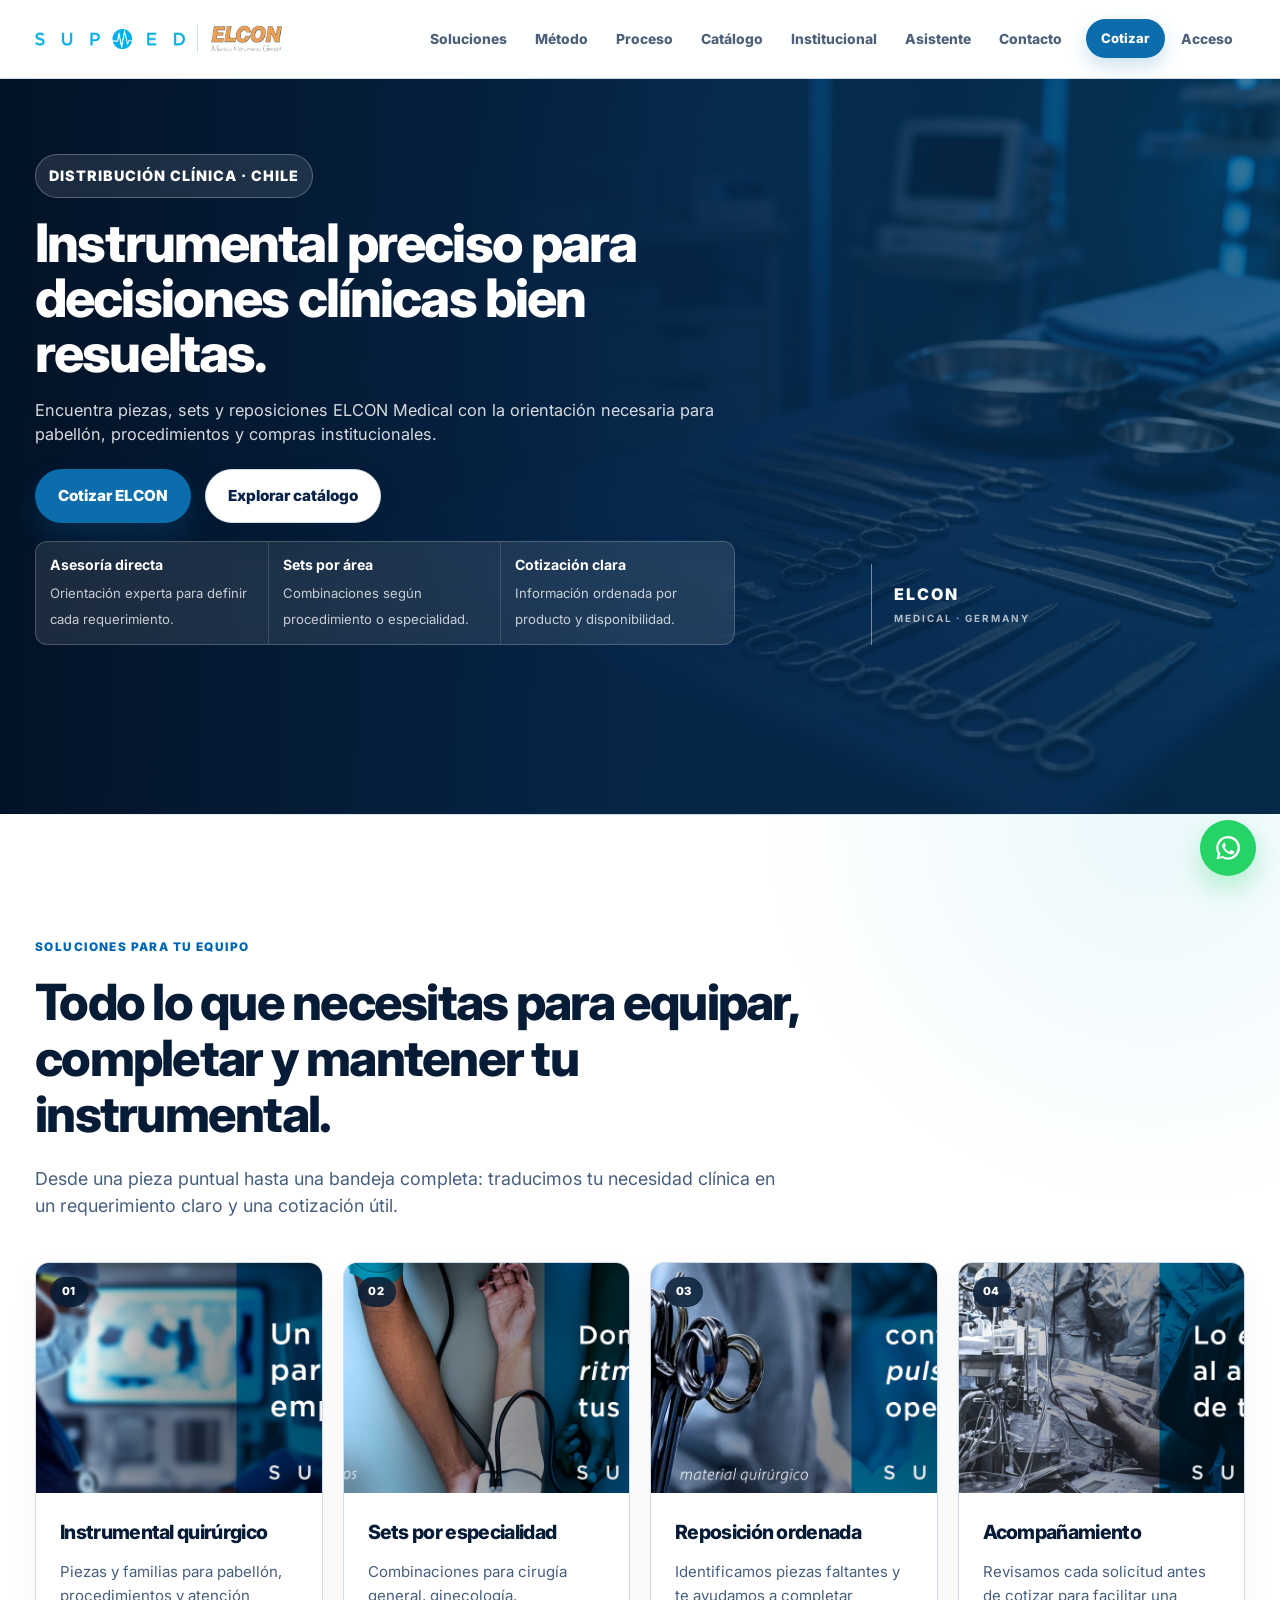
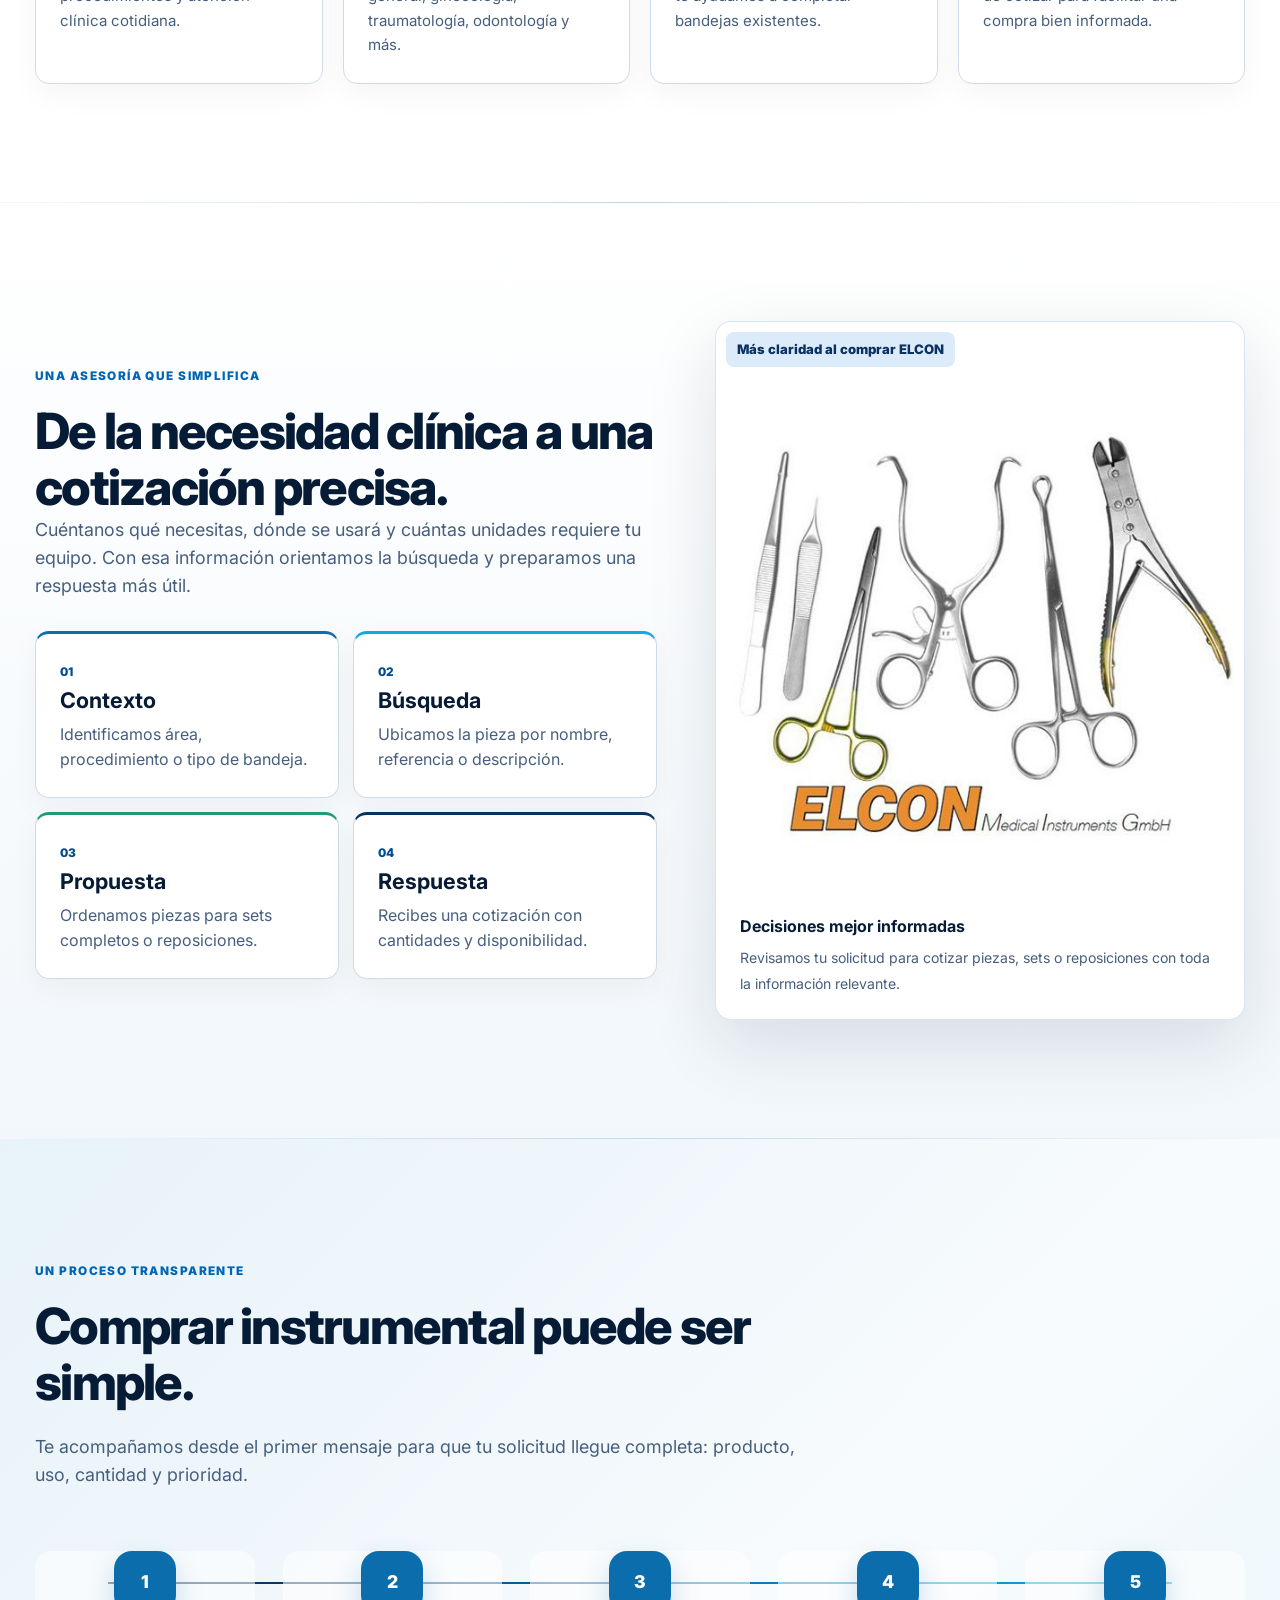
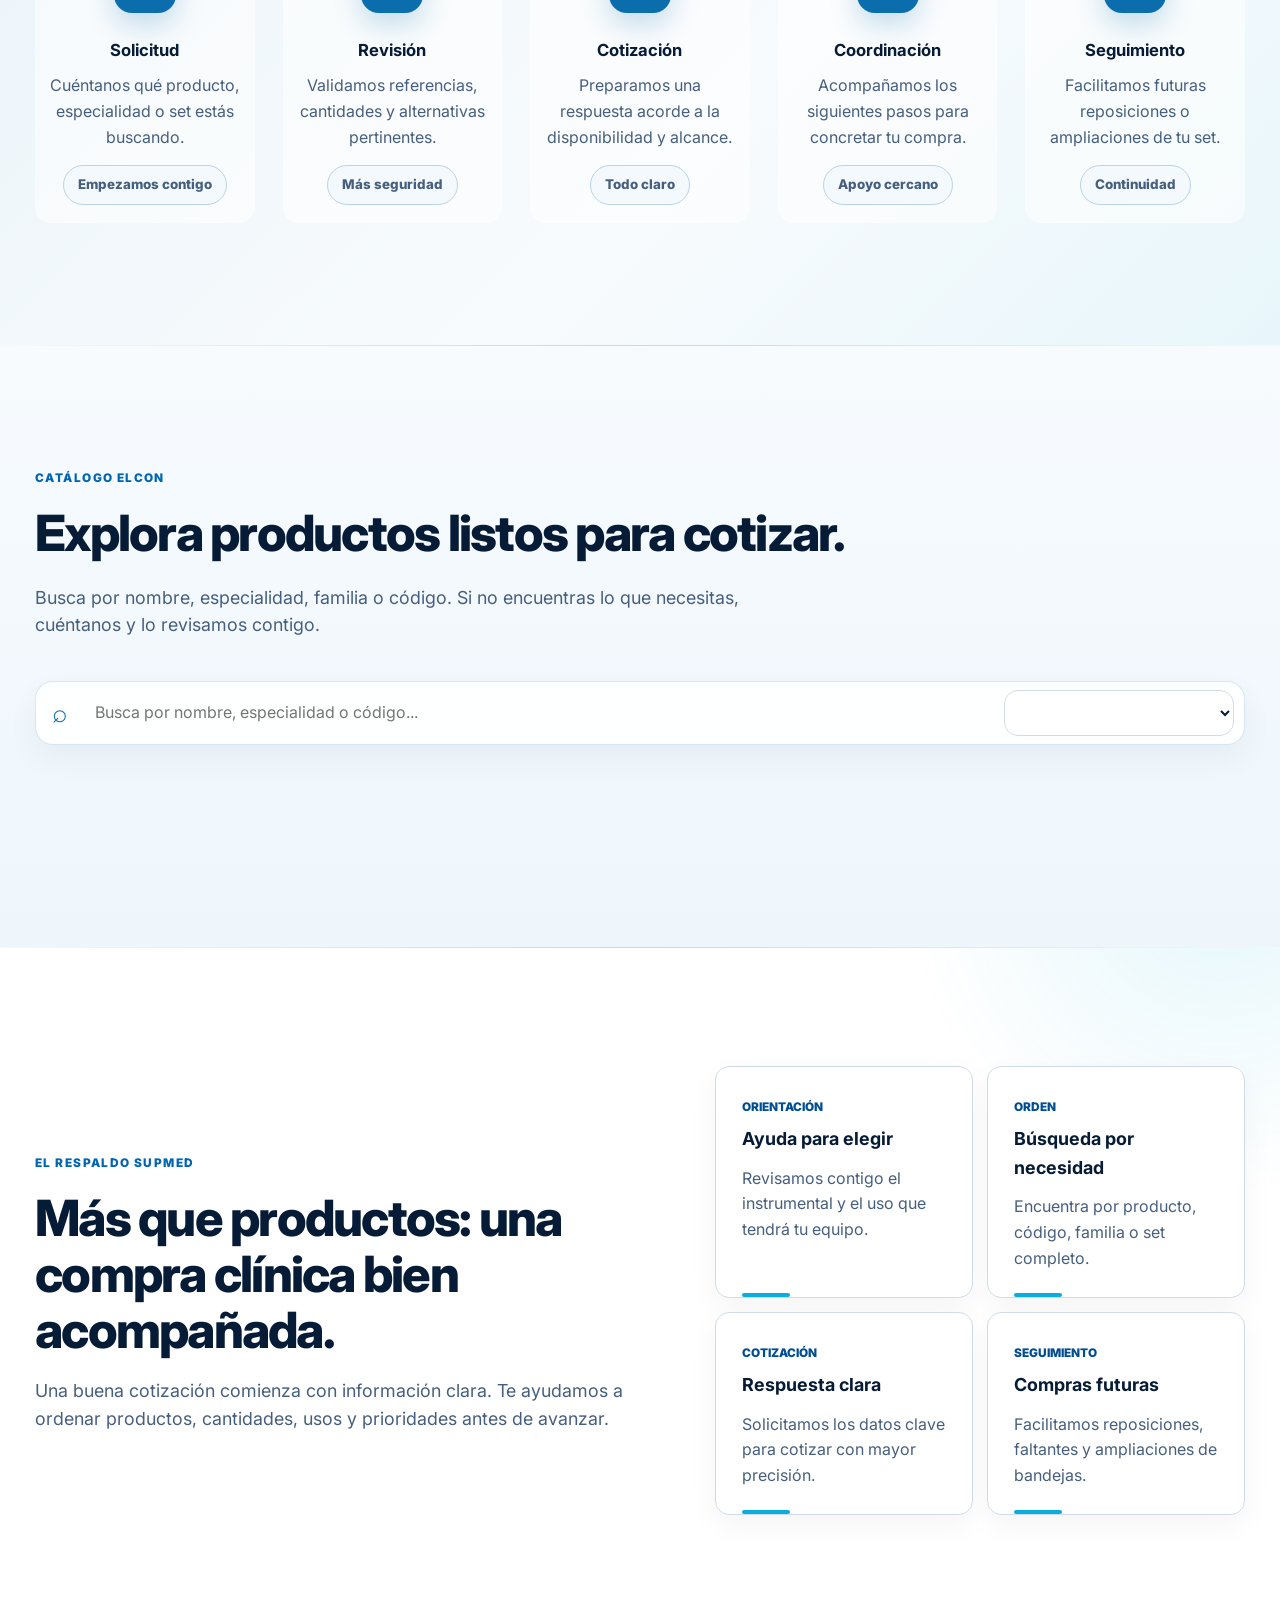
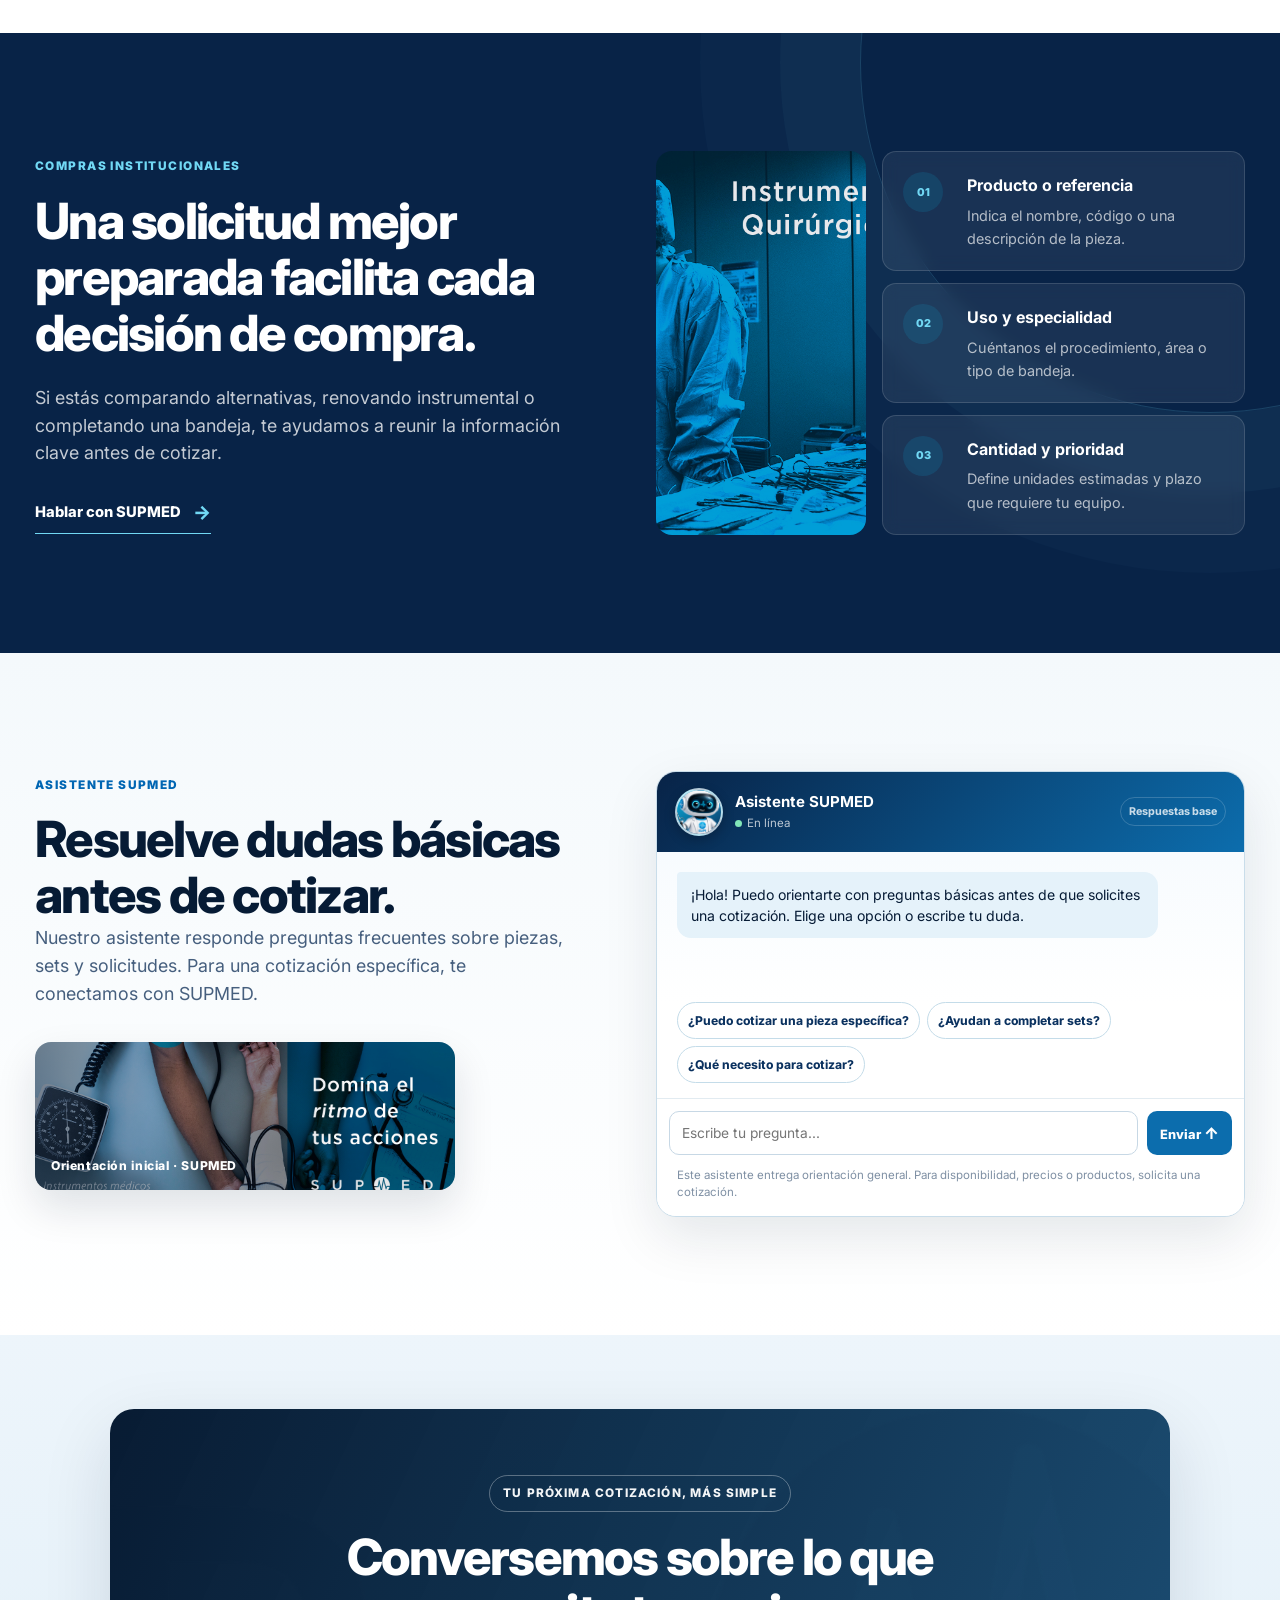
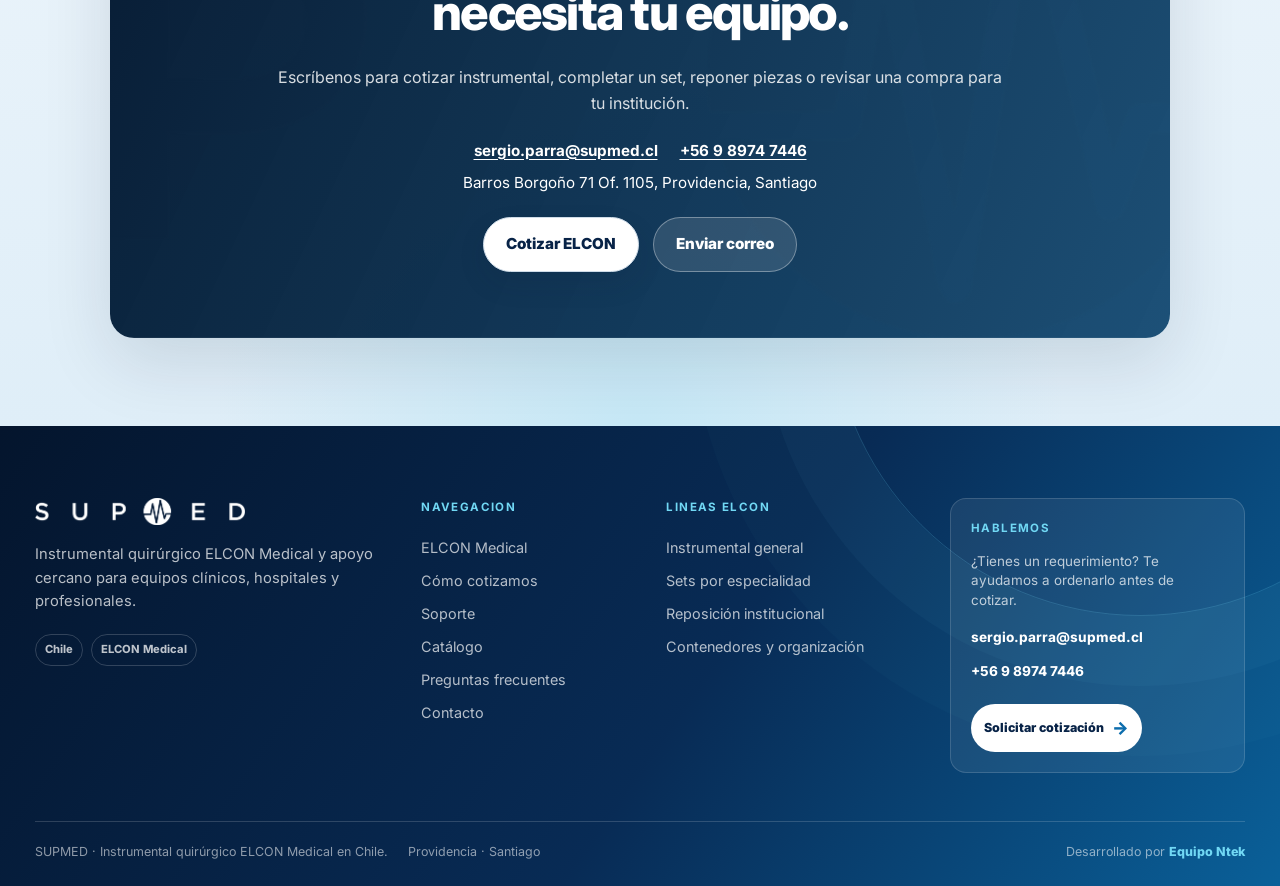
==== commit d27f2d1b: "fix buscador" ====
--- a/index.html
+++ b/index.html
@@ -229,9 +229,14 @@
           </div>
           <div class="catalog-toolbar">
             <span class="search-icon" aria-hidden="true">⌕</span>
-            <input id="filter-search" type="search" placeholder="Buscar producto, especialidad, código o set...">
+            <label class="catalog-search" for="filter-search">
+              <span class="sr-only">Buscar en el catálogo</span>
+              <input id="filter-search" type="search" autocomplete="off" placeholder="Busca por nombre, especialidad o código...">
+            </label>
+            <button id="clear-search" class="clear-search" type="button" hidden aria-label="Limpiar búsqueda">Limpiar</button>
             <select id="filter-cat" aria-label="Filtrar por categoria"></select>
           </div>
+          <p id="catalog-results" class="catalog-results" aria-live="polite"></p>
           <div id="prod-grid" class="grid-products"></div>
           <div id="catalog-pagination" class="catalog-pagination" aria-label="Paginacion del catalogo"></div>
         </div>
--- a/styles.css
+++ b/styles.css
@@ -387,8 +387,10 @@
   color: var(--ink-soft);
   font-weight: 800;
 }
-.catalog-toolbar { position: relative; display: flex; gap: 12px; flex-wrap: wrap; margin-bottom: 30px; padding: 10px; border: 1px solid rgba(12, 109, 173, .12); border-radius: 18px; background: rgba(255,255,255,.72); box-shadow: 0 8px 24px rgba(6, 27, 53, .035); }
+.catalog-toolbar { position: relative; display: flex; align-items: center; gap: 8px; flex-wrap: wrap; margin-bottom: 10px; padding: 8px 10px; border: 1px solid rgba(12, 109, 173, .16); border-radius: 18px; background: rgba(255,255,255,.88); box-shadow: 0 12px 30px rgba(6, 27, 53, .055); transition: border-color .18s ease, box-shadow .18s ease; }
+.catalog-toolbar:focus-within { border-color: rgba(9, 174, 224, .7); box-shadow: 0 14px 34px rgba(12, 109, 173, .12); }
 .search-icon { display: grid; place-items: center; width: 28px; color: var(--brand-mid); font-size: 1.6rem; line-height: 1; }
+.catalog-search { flex: 1 1 260px; min-width: 0; }
 .catalog-toolbar input, .catalog-toolbar select, .field select {
   min-height: 46px;
   border: 1px solid var(--line);
@@ -398,9 +400,12 @@
   color: var(--ink);
   font: inherit;
 }
-.catalog-toolbar input { flex: 1; min-width: 220px; border: 0; background: transparent; box-shadow: none; }
+.catalog-toolbar input { width: 100%; min-width: 0; border: 0; background: transparent; box-shadow: none; }
 .catalog-toolbar input:focus { outline: 0; border-color: transparent; }
 .catalog-toolbar select { min-width: 230px; }
+.clear-search { border: 0; border-radius: 999px; padding: 7px 10px; color: var(--brand-dark); background: var(--surface-blue); font: inherit; font-size: .76rem; font-weight: 800; cursor: pointer; }
+.clear-search:hover { background: #cfe8f8; }
+.catalog-results { min-height: 26px; margin: 0 2px 20px; color: var(--ink-soft); font-size: .85rem; font-weight: 650; }
 .catalog-toolbar input:focus, .catalog-toolbar select:focus, .field input:focus, .field textarea:focus, .field select:focus {
   outline: 3px solid rgba(9, 174, 224, .2);
   border-color: var(--brand);
@@ -850,6 +855,8 @@
   .chat-suggestions { padding: 0 14px 14px; }
   .chat-messages { padding: 16px; }
   .row-2 { grid-template-columns: 1fr; }
+  .catalog-toolbar select { width: 100%; min-width: 0; }
+  .catalog-results { margin-bottom: 16px; }
   .admin-catalog-tools { align-items: stretch; flex-direction: column; }
   .final-cta { padding: 42px 22px; }
   .floating-quote { right: 16px; bottom: 16px; }
